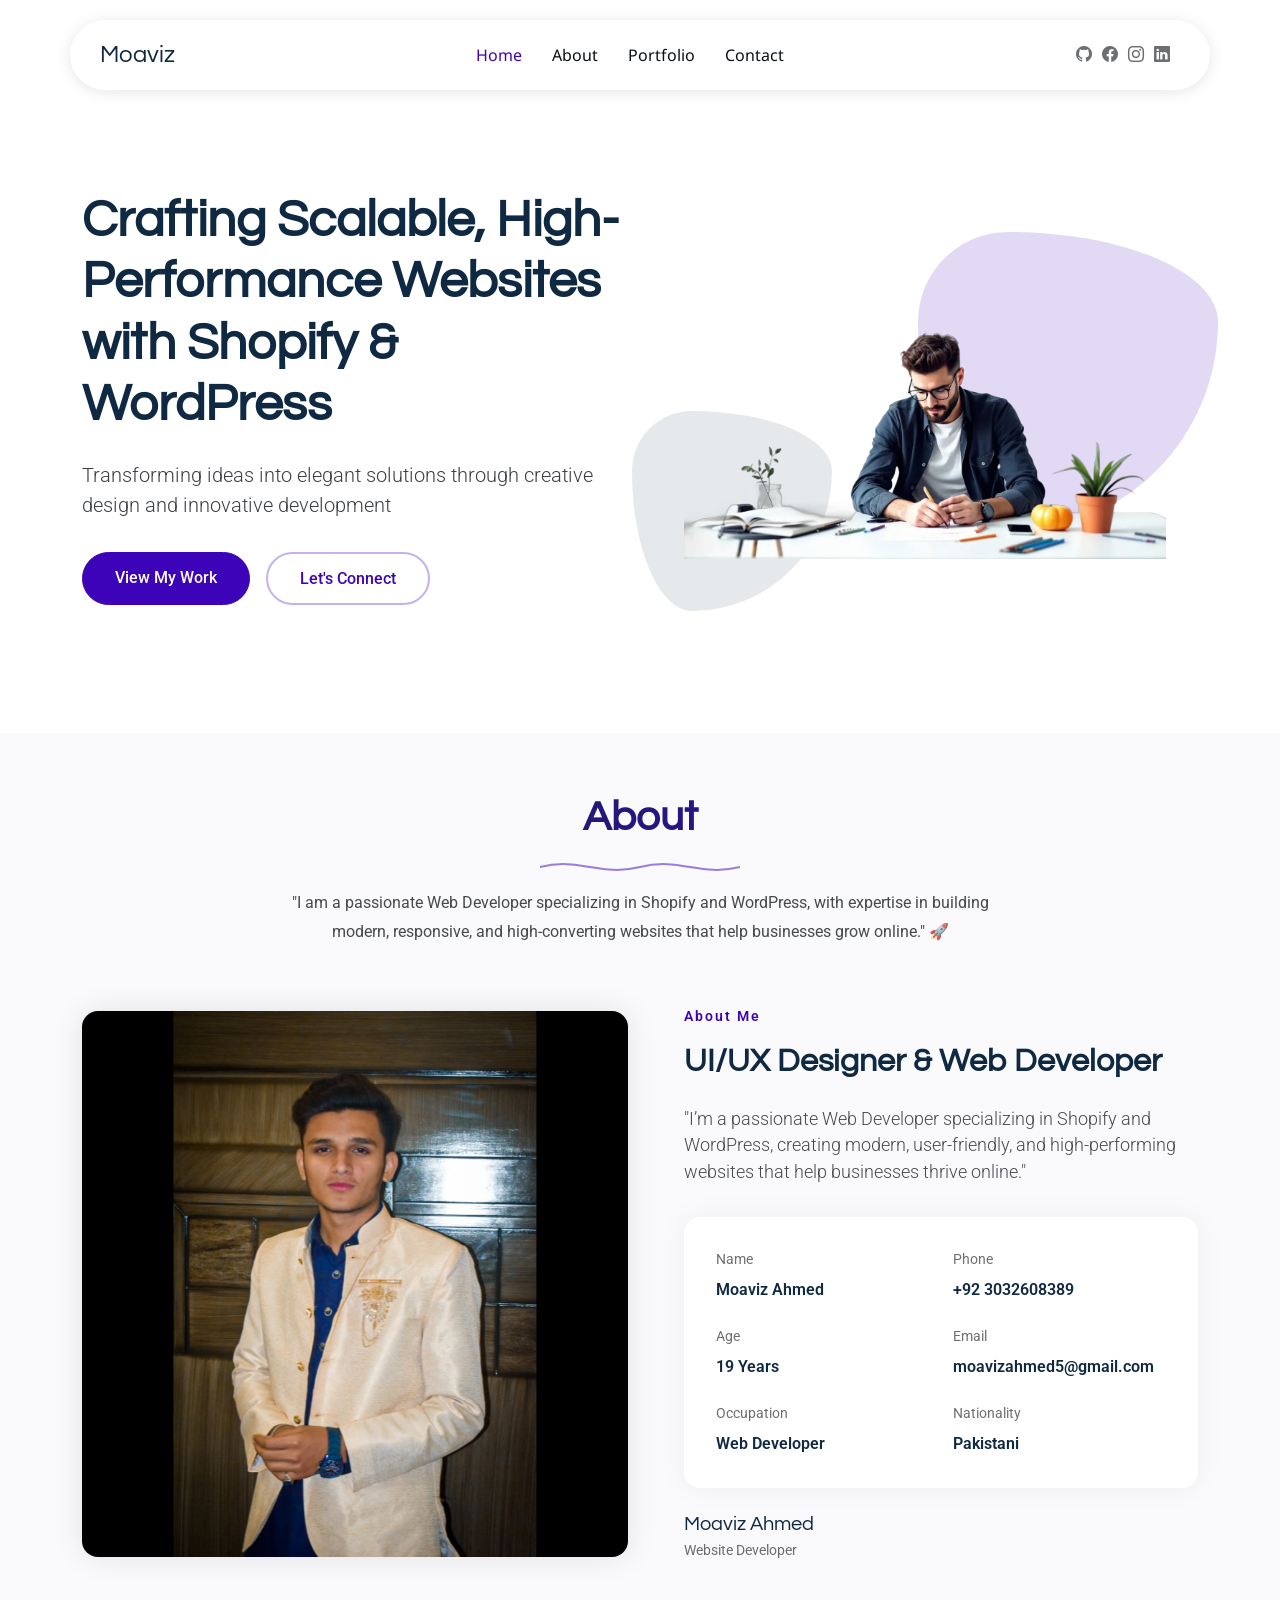
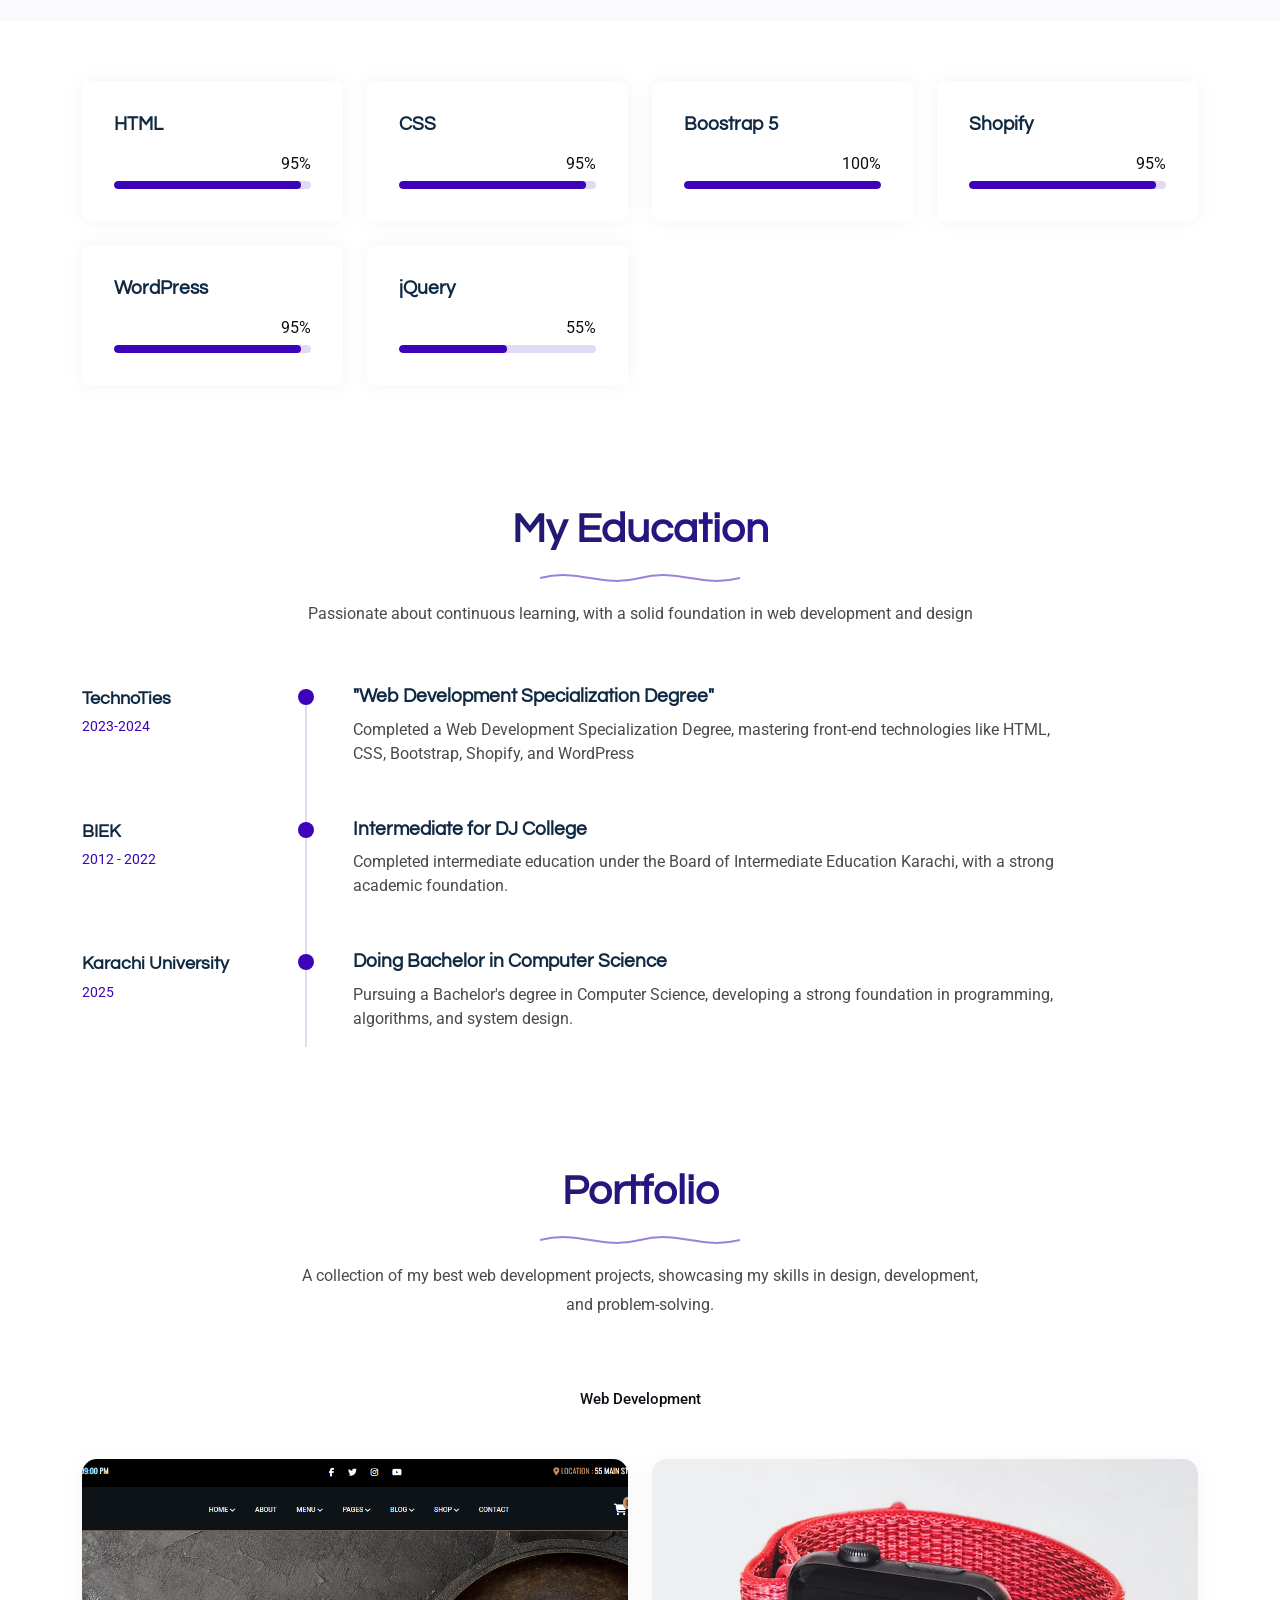
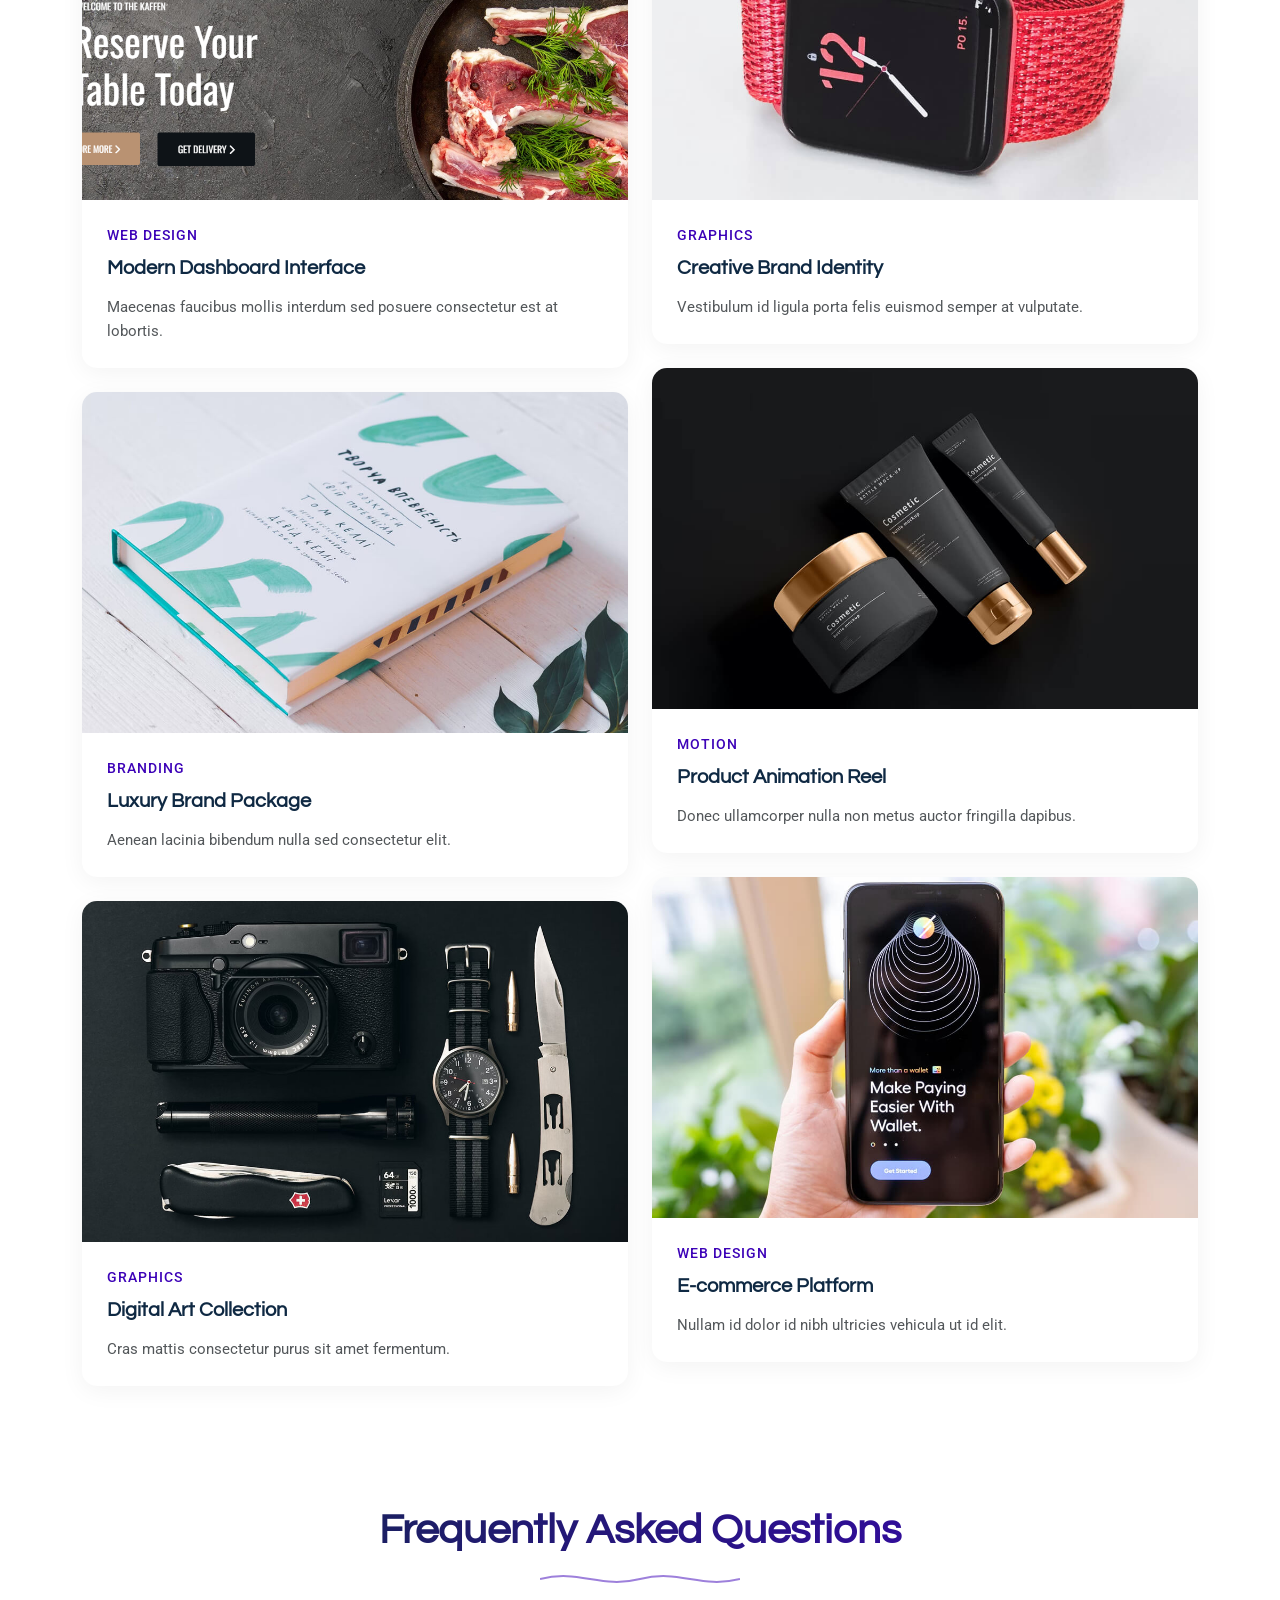
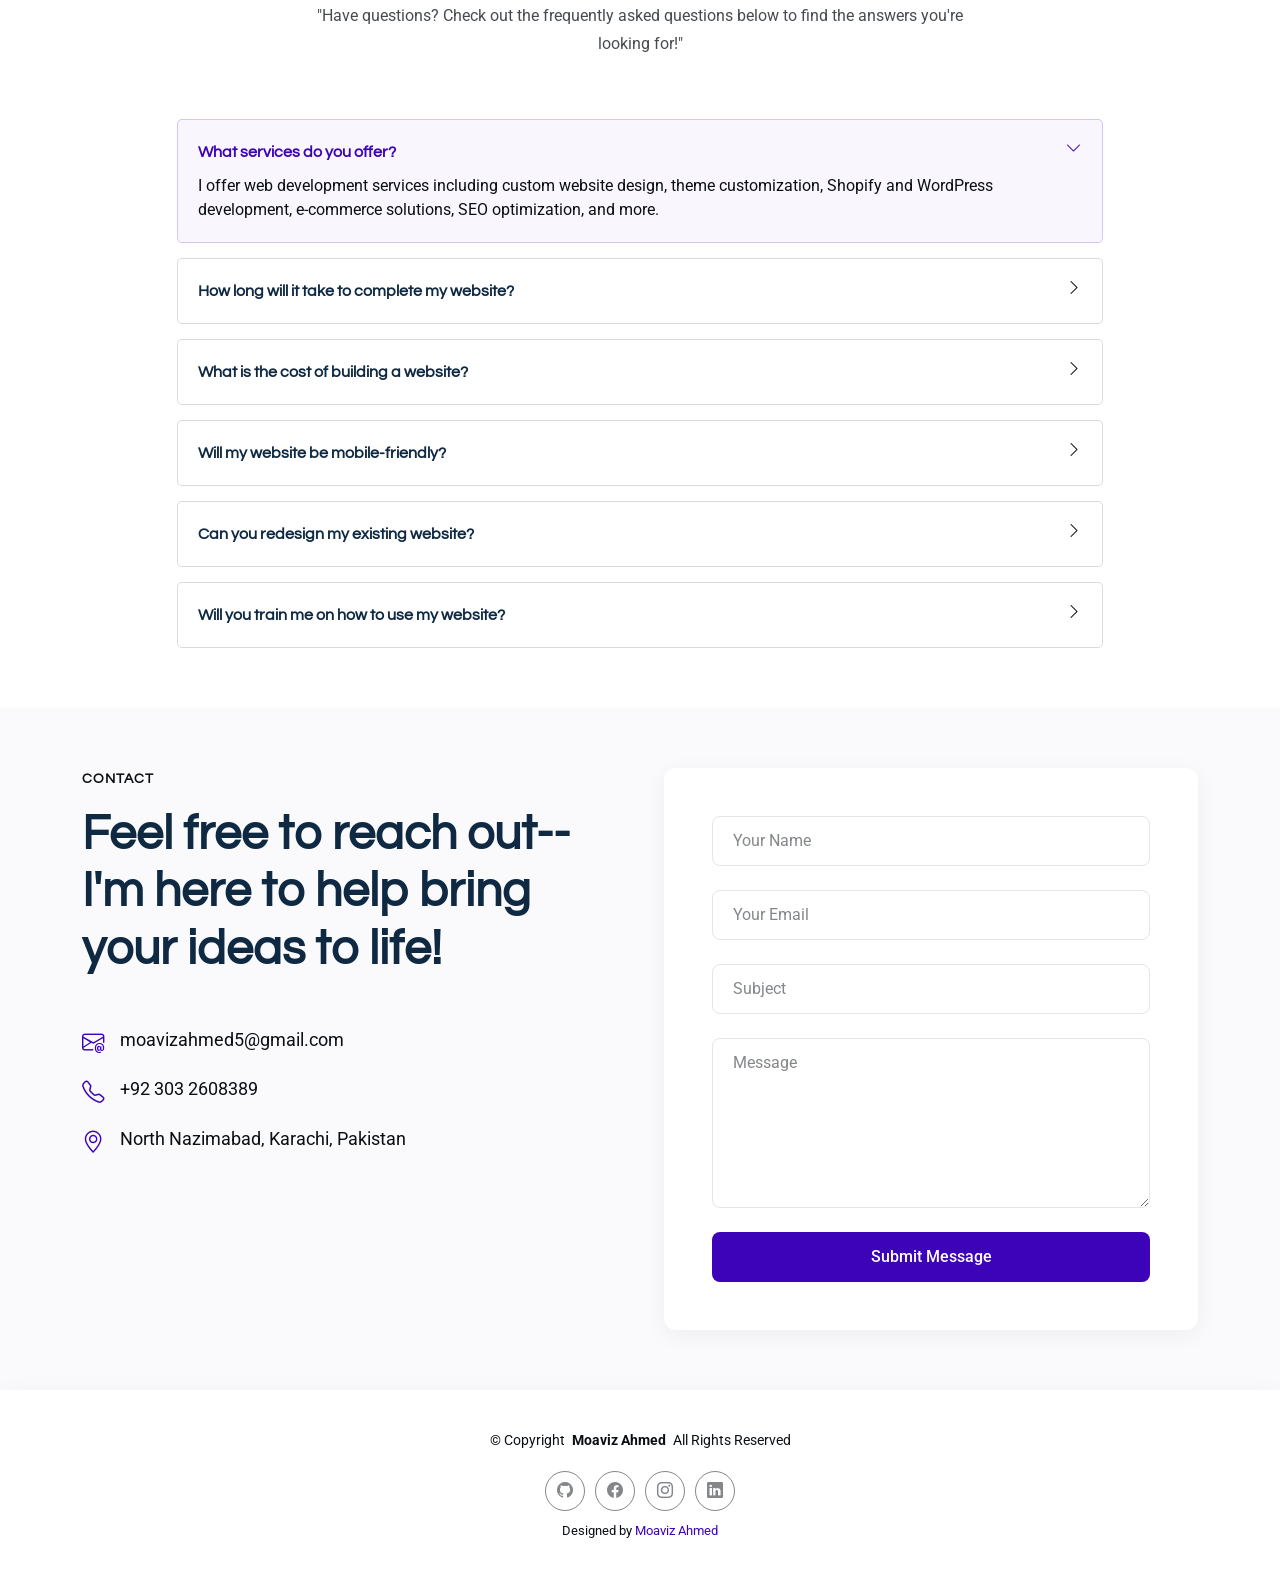
==== index.html @ 58028a57 "Update index.html" ====
<!DOCTYPE html>
<html lang="en">

<head>
  <meta charset="utf-8">
  <meta content="width=device-width, initial-scale=1.0" name="viewport">
  <title>MOAVIZ PORTFOLIO</title>
  <meta name="description" content="">
  <meta name="keywords" content="">

  <!-- Favicons -->
  <link href="assets/img/favicon.png" rel="icon">
  <link href="assets/img/apple-touch-icon.png" rel="apple-touch-icon">

  <!-- Fonts -->
  <link href="https://fonts.googleapis.com" rel="preconnect">
  <link href="https://fonts.gstatic.com" rel="preconnect" crossorigin>
  <link href="https://fonts.googleapis.com/css2?family=Roboto:ital,wght@0,100;0,300;0,400;0,500;0,700;0,900;1,100;1,300;1,400;1,500;1,700;1,900&family=Noto+Sans:ital,wght@0,100;0,200;0,300;0,400;0,500;0,600;0,700;0,800;0,900;1,100;1,200;1,300;1,400;1,500;1,600;1,700;1,800;1,900&family=Questrial:wght@400&display=swap" rel="stylesheet">

  <!-- Vendor CSS Files -->
  <link href="assets/vendor/bootstrap/css/bootstrap.min.css" rel="stylesheet">
  <link href="assets/vendor/bootstrap-icons/bootstrap-icons.css" rel="stylesheet">
  <link href="assets/vendor/aos/aos.css" rel="stylesheet">
  <link href="assets/vendor/glightbox/css/glightbox.min.css" rel="stylesheet">
  <link href="assets/vendor/swiper/swiper-bundle.min.css" rel="stylesheet">

  <!-- Main CSS File -->
  <link href="assets/css/main.css" rel="stylesheet">

  <!-- =======================================================
  * Template Name: EasyFolio
  * Template URL: https://bootstrapmade.com/easyfolio-bootstrap-portfolio-template/
  * Updated: Feb 11 2025 with Bootstrap v5.3.3
  * Author: BootstrapMade.com
  * License: https://bootstrapmade.com/license/
  ======================================================== -->
</head>

<body class="index-page">

  <header id="header" class="header d-flex align-items-center sticky-top">
    <div class="header-container container-fluid container-xl position-relative d-flex align-items-center justify-content-between">

      <a href="index.html" class="logo d-flex align-items-center me-auto me-xl-0">
        <!-- Uncomment the line below if you also wish to use an image logo -->
        <!-- <img src="assets/img/logo.png" alt=""> -->
        <h1 class="sitename">Moaviz</h1>
      </a>

      <nav id="navmenu" class="navmenu">
        <ul>
          <li><a href="#hero" class="active">Home</a></li>
          <li><a href="#about">About</a></li>
          <li><a href="#portfolio">Portfolio</a></li>          
          <li><a href="#contact">Contact</a></li>
        </ul>
        <i class="mobile-nav-toggle d-xl-none bi bi-list"></i>
      </nav>

      <div class="header-social-links">
        <a href="https://github.com/Moavizahmed" class="twitter"><i class="bi bi-github"></i></a>
        <a href="https://www.facebook.com/profile.php?id=100074788314041" class="facebook"><i class="bi bi-facebook"></i></a>
        <a href="https://www.instagram.com/moavizahmed.raza/" class="instagram"><i class="bi bi-instagram"></i></a>
        <a href="https://www.linkedin.com/in/moavizz-ahmed-267a54348/" class="linkedin"><i class="bi bi-linkedin"></i></a>
      </div>

    </div>
  </header>

  <main class="main">

    <!-- Hero Section -->
    <section id="hero" class="hero section">

      <div class="container" data-aos="fade-up" data-aos-delay="100">

        <div class="row align-items-center content">
          <div class="col-lg-6" data-aos="fade-up" data-aos-delay="200">
            <h2>Crafting Scalable, High-Performance Websites with Shopify & WordPress</h2>
            <p class="lead">Transforming ideas into elegant solutions through creative design and innovative development</p>
            <div class="cta-buttons" data-aos="fade-up" data-aos-delay="300">
              <a href="#portfolio" class="btn btn-primary">View My Work</a>
              <a href="#contact" class="btn btn-outline">Let's Connect</a>
            </div>
            <!-- <div class="hero-stats" data-aos="fade-up" data-aos-delay="400">
              <div class="stat-item">
                <span class="stat-number">5+</span>
                <span class="stat-label">Years Experience</span>
              </div>
              <div class="stat-item">
                <span class="stat-number">100+</span>
                <span class="stat-label">Projects Completed</span>
              </div>
              <div class="stat-item">
                <span class="stat-number">50+</span>
                <span class="stat-label">Happy Clients</span>
              </div>
            </div> -->
          </div>
          <div class="col-lg-6">
            <div class="hero-image">
              <img src="assets/img/profile-transparent.webp" alt="Portfolio Hero Image" class="img-fluid" data-aos="zoom-out" data-aos-delay="300">
              <div class="shape-1"></div>
              <div class="shape-2"></div>
            </div>
          </div>
        </div>

      </div>

    </section><!-- /Hero Section -->

    <!-- About Section -->
    <section id="about" class="about section light-background">

      <!-- Section Title -->
      <div class="container section-title" data-aos="fade-up">
        <h2>About</h2>
        <div class="title-shape">
          <svg viewBox="0 0 200 20" xmlns="http://www.w3.org/2000/svg">
            <path d="M 0,10 C 40,0 60,20 100,10 C 140,0 160,20 200,10" fill="none" stroke="currentColor" stroke-width="2"></path>
          </svg>
        </div>
        <p>"I am a passionate Web Developer specializing in Shopify and WordPress, with expertise in building modern, responsive, and high-converting websites that help businesses grow online." 🚀</p>
      </div><!-- End Section Title -->

      <div class="container" data-aos="fade-up" data-aos-delay="100">

        <div class="row align-items-center">
          <div class="col-lg-6 position-relative" data-aos="fade-right" data-aos-delay="200">
            <div class="about-image">
              <img src="assets/img/profile.jpg" alt="Profile Image" class="img-fluid rounded-4">
            </div>
          </div>

          <div class="col-lg-6" data-aos="fade-left" data-aos-delay="300">
            <div class="about-content">
              <span class="subtitle">About Me</span>

              <h2>UI/UX Designer &amp; Web Developer</h2>

              <p class="lead mb-4">"I’m a passionate Web Developer specializing in Shopify and WordPress, creating modern, user-friendly, and high-performing websites that help businesses thrive online."</p>
            

              <div class="personal-info">
                <div class="row g-4">
                  <div class="col-6">
                    <div class="info-item">
                      <span class="label">Name</span>
                      <span class="value">Moaviz Ahmed</span>
                    </div>
                  </div>

                  <div class="col-6">
                    <div class="info-item">
                      <span class="label">Phone</span>
                      <span class="value">+92 3032608389</span>
                    </div>
                  </div>

                  <div class="col-6">
                    <div class="info-item">
                      <span class="label">Age</span>
                      <span class="value">19 Years</span>
                    </div>
                  </div>

                  <div class="col-6">
                    <div class="info-item">
                      <span class="label">Email</span>
                      <span class="value">moavizahmed5@gmail.com</span>
                    </div>
                  </div>

                  <div class="col-6">
                    <div class="info-item">
                      <span class="label">Occupation</span>
                      <span class="value">Web Developer</span>
                    </div>
                  </div>

                  <div class="col-6">
                    <div class="info-item">
                      <span class="label">Nationality</span>
                      <span class="value">Pakistani</span>
                    </div>
                  </div>
                </div>
              </div>

              <div class="signature mt-4">                
                <div class="signature-info">
                  <h4>Moaviz Ahmed</h4>
                  <p>Website Developer</p>
                </div>
              </div>
            </div>
          </div>
        </div>

      </div>

    </section><!-- /About Section -->

    <!-- Skills Section -->
    <section id="skills" class="skills section">

      <div class="container" data-aos="fade-up" data-aos-delay="100">

        <div class="row g-4 skills-animation">

          <div class="col-md-6 col-lg-3" data-aos="fade-up" data-aos-delay="100">
            <div class="skill-box">
              <h3>HTML</h3>
              
              <span class="text-end d-block">95%</span>
              <div class="progress">
                <div class="progress-bar" role="progressbar" aria-valuenow="95" aria-valuemin="0" aria-valuemax="100"></div>
              </div>
            </div>
          </div>

          <div class="col-md-6 col-lg-3" data-aos="fade-up" data-aos-delay="200">
            <div class="skill-box">
              <h3>CSS</h3>
              
              <span class="text-end d-block">95%</span>
              <div class="progress">
                <div class="progress-bar" role="progressbar" aria-valuenow="95" aria-valuemin="0" aria-valuemax="100"></div>
              </div>
            </div>
          </div>

          <div class="col-md-6 col-lg-3" data-aos="fade-up" data-aos-delay="300">
            <div class="skill-box">
              <h3>Boostrap 5</h3>
              
              <span class="text-end d-block">100%</span>
              <div class="progress">
                <div class="progress-bar" role="progressbar" aria-valuenow="100" aria-valuemin="0" aria-valuemax="100"></div>
              </div>
            </div>
          </div>

          <div class="col-md-6 col-lg-3" data-aos="fade-up" data-aos-delay="200">
            <div class="skill-box">
              <h3>Shopify</h3>
              
              <span class="text-end d-block">95%</span>
              <div class="progress">
                <div class="progress-bar" role="progressbar" aria-valuenow="95" aria-valuemin="0" aria-valuemax="100"></div>
              </div>
            </div>
          </div>

          <div class="col-md-6 col-lg-3" data-aos="fade-up" data-aos-delay="200">
            <div class="skill-box">
              <h3>WordPress</h3>             
              <span class="text-end d-block">95%</span>
              <div class="progress">
                <div class="progress-bar" role="progressbar" aria-valuenow="95" aria-valuemin="0" aria-valuemax="100"></div>
              </div>
            </div>
          </div>

          <div class="col-md-6 col-lg-3" data-aos="fade-up" data-aos-delay="400">
            <div class="skill-box">
              <h3>jQuery</h3>
              
              <span class="text-end d-block">55%</span>
              <div class="progress">
                <div class="progress-bar" role="progressbar" aria-valuenow="55" aria-valuemin="0" aria-valuemax="100">
                </div>
              </div>
            </div>
          </div>

        </div>

      </div>

    </section><!-- /Skills Section -->

    <!-- Resume Section -->
    <section id="resume" class="resume section">

      <!-- Section Title -->
      <div class="container section-title" data-aos="fade-up">
        <h2>My Education</h2>
        <div class="title-shape">
          <svg viewBox="0 0 200 20" xmlns="http://www.w3.org/2000/svg">
            <path d="M 0,10 C 40,0 60,20 100,10 C 140,0 160,20 200,10" fill="none" stroke="currentColor" stroke-width="2"></path>
          </svg>
        </div>
        <p>Passionate about continuous learning, with a solid foundation in web development and design</p>
      </div><!-- End Section Title -->

      <div class="container" data-aos="fade-up" data-aos-delay="100">

        <div class="row">
          <div class="col-12">
            <div class="resume-wrapper">
              <!-- <div class="resume-block" data-aos="fade-up">
                <h2>Work Experience</h2>
                <p class="lead">Maecenas tempus tellus eget condimentum rhoncus sem quam semper libero sit amet adipiscing sem neque sed ipsum.</p>

                <div class="timeline">
                  <div class="timeline-item" data-aos="fade-up" data-aos-delay="200">
                    <div class="timeline-left">
                      <h4 class="company">Etiam Industries</h4>
                      <span class="period">Jun, 2023 - Current</span>
                    </div>
                    <div class="timeline-dot"></div>
                    <div class="timeline-right">
                      <h3 class="position">Project Lead</h3>
                      <p class="description">Quia nobis sequi est occaecati aut. Repudiandae et iusto quae reiciendis et quis Eius vel ratione eius unde vitae rerum voluptates asperiores voluptatem Earum molestiae consequatur neque etlon sader mart dila</p>
                    </div>
                  </div>

                  <div class="timeline-item" data-aos="fade-up" data-aos-delay="300">
                    <div class="timeline-left">
                      <h4 class="company">Nullam Corp</h4>
                      <span class="period">2019 - 2023</span>
                    </div>
                    <div class="timeline-dot"></div>
                    <div class="timeline-right">
                      <h3 class="position">Senior graphic design specialist</h3>
                      <p class="description">
                        Curabitur ullamcorper ultricies nisi nam eget dui etiam rhoncus maecenas tempus.
                      </p>
                      <ul>
                        <li>Lead in the design, development, and implementation of the graphic, layout, and production communication materials</li>
                        <li>Delegate tasks to the 7 members of the design team and provide counsel on all aspects of the project. </li>
                        <li>Supervise the assessment of all graphic materials in order to ensure quality and accuracy of the design</li>
                        <li>Oversee the efficient use of production project budgets ranging from $2,000 - $25,000</li>
                      </ul>
                      <p></p>
                    </div>
                  </div>

                  <div class="timeline-item" data-aos="fade-up" data-aos-delay="400">
                    <div class="timeline-left">
                      <h4 class="company">Stepping Stone Ltd.</h4>
                      <span class="period">2015-2019</span>
                    </div>
                    <div class="timeline-dot"></div>
                    <div class="timeline-right">
                      <h3 class="position">Graphic design specialist</h3>
                      <p class="description">Curabitur ullamcorper ultricies nisi nam eget dui etiam rhoncus maecenas tempus.</p>
                    </div>
                  </div>
                </div>
              </div> -->

              <div class="resume-block" data-aos="fade-up" data-aos-delay="100">                

                <div class="timeline">
                  <div class="timeline-item" data-aos="fade-up" data-aos-delay="200">
                    <div class="timeline-left">
                      <h4 class="company">TechnoTies</h4>
                      <span class="period">2023-2024</span>
                    </div>
                    <div class="timeline-dot"></div>
                    <div class="timeline-right">
                      <h3 class="position">"Web Development Specialization Degree"</h3>
                      <p class="description">Completed a Web Development Specialization Degree, mastering front-end technologies like HTML, CSS, Bootstrap, Shopify, and WordPress</p>
                    </div>
                  </div>

                  <div class="timeline-item" data-aos="fade-up" data-aos-delay="300">
                    <div class="timeline-left">
                      <h4 class="company">BIEK</h4>
                      <span class="period">2012 - 2022</span>
                    </div>
                    <div class="timeline-dot"></div>
                    <div class="timeline-right">
                      <h3 class="position">Intermediate for DJ College</h3>
                      <p class="description">Completed intermediate education under the Board of Intermediate Education Karachi, with a strong academic foundation.</p>
                    </div>
                  </div>

                  <div class="timeline-item" data-aos="fade-up" data-aos-delay="400">
                    <div class="timeline-left">
                      <h4 class="company">Karachi University</h4>
                      <span class="period">2025</span>
                    </div>
                    <div class="timeline-dot"></div>
                    <div class="timeline-right">
                      <h3 class="position">Doing Bachelor in Computer Science </h3>
                      <p class="description">Pursuing a Bachelor's degree in Computer Science, developing a strong foundation in programming, algorithms, and system design.</p>
                    </div>
                  </div>
                </div>
              </div>
            </div>
          </div>
        </div>

      </div>

    </section><!-- /Resume Section -->

    <!-- Portfolio Section -->
    <section id="portfolio" class="portfolio section">

      <!-- Section Title -->
      <div class="container section-title" data-aos="fade-up">
        <h2>Portfolio</h2>
        <div class="title-shape">
          <svg viewBox="0 0 200 20" xmlns="http://www.w3.org/2000/svg">
            <path d="M 0,10 C 40,0 60,20 100,10 C 140,0 160,20 200,10" fill="none" stroke="currentColor" stroke-width="2"></path>
          </svg>
        </div>
        <p>A collection of my best web development projects, showcasing my skills in design, development, and problem-solving.</p>
      </div><!-- End Section Title -->

      <div class="container" data-aos="fade-up" data-aos-delay="100">

        <div class="isotope-layout" data-default-filter="*" data-layout="masonry" data-sort="original-order">

          <div class="portfolio-filters-container" data-aos="fade-up" data-aos-delay="200">
            <ul class="portfolio-filters isotope-filters">
              
              <li data-filter=".filter-web">Web Development</li>              
            </ul>
          </div>

          <div class="row g-4 isotope-container" data-aos="fade-up" data-aos-delay="300">

            <div class="col-lg-6 col-md-6 portfolio-item isotope-item filter-web">
              <div class="portfolio-card">
                <div class="portfolio-image">
                  <img src="assets/img/portfolio/kaffen.png" class="img-fluid" alt="" loading="lazy">
                  <div class="portfolio-overlay">
                    <div class="portfolio-actions">
                      <a href="assets/img/portfolio/kaffen.png" class="glightbox preview-link" data-gallery="portfolio-gallery-web"><i class="bi bi-eye"></i></a>
                      <a href="https://moavizahmed.github.io/moavizresturant/" class="details-link"><i class="bi bi-arrow-right"></i></a>
                    </div>
                  </div>
                </div>
                <div class="portfolio-content">
                  <span class="category">Web Design</span>
                  <h3>Modern Dashboard Interface</h3>
                  <p>Maecenas faucibus mollis interdum sed posuere consectetur est at lobortis.</p>
                </div>
              </div>
            </div><!-- End Portfolio Item -->

            <div class="col-lg-6 col-md-6 portfolio-item isotope-item filter-graphics">
              <div class="portfolio-card">
                <div class="portfolio-image">
                  <img src="assets/img/portfolio/product-1.jpg" class="img-fluid" alt="" loading="lazy">
                  <div class="portfolio-overlay">
                    <div class="portfolio-actions">
                      <a href="assets/img/portfolio/product-1.jpg" class="glightbox preview-link" data-gallery="portfolio-gallery-graphics"><i class="bi bi-eye"></i></a>
                      <a href="portfolio-details.html" class="details-link"><i class="bi bi-arrow-right"></i></a>
                    </div>
                  </div>
                </div>
                <div class="portfolio-content">
                  <span class="category">Graphics</span>
                  <h3>Creative Brand Identity</h3>
                  <p>Vestibulum id ligula porta felis euismod semper at vulputate.</p>
                </div>
              </div>
            </div><!-- End Portfolio Item -->

            <div class="col-lg-6 col-md-6 portfolio-item isotope-item filter-motion">
              <div class="portfolio-card">
                <div class="portfolio-image">
                  <img src="assets/img/portfolio/branding-1.jpg" class="img-fluid" alt="" loading="lazy">
                  <div class="portfolio-overlay">
                    <div class="portfolio-actions">
                      <a href="assets/img/portfolio/branding-1.jpg" class="glightbox preview-link" data-gallery="portfolio-gallery-motion"><i class="bi bi-eye"></i></a>
                      <a href="portfolio-details.html" class="details-link"><i class="bi bi-arrow-right"></i></a>
                    </div>
                  </div>
                </div>
                <div class="portfolio-content">
                  <span class="category">Motion</span>
                  <h3>Product Animation Reel</h3>
                  <p>Donec ullamcorper nulla non metus auctor fringilla dapibus.</p>
                </div>
              </div>
            </div><!-- End Portfolio Item -->

            <div class="col-lg-6 col-md-6 portfolio-item isotope-item filter-brand">
              <div class="portfolio-card">
                <div class="portfolio-image">
                  <img src="assets/img/portfolio/books-1.jpg" class="img-fluid" alt="" loading="lazy">
                  <div class="portfolio-overlay">
                    <div class="portfolio-actions">
                      <a href="assets/img/portfolio/books-1.jpg" class="glightbox preview-link" data-gallery="portfolio-gallery-brand"><i class="bi bi-eye"></i></a>
                      <a href="portfolio-details.html" class="details-link"><i class="bi bi-arrow-right"></i></a>
                    </div>
                  </div>
                </div>
                <div class="portfolio-content">
                  <span class="category">Branding</span>
                  <h3>Luxury Brand Package</h3>
                  <p>Aenean lacinia bibendum nulla sed consectetur elit.</p>
                </div>
              </div>
            </div><!-- End Portfolio Item -->

            <div class="col-lg-6 col-md-6 portfolio-item isotope-item filter-web">
              <div class="portfolio-card">
                <div class="portfolio-image">
                  <img src="assets/img/portfolio/app-2.jpg" class="img-fluid" alt="" loading="lazy">
                  <div class="portfolio-overlay">
                    <div class="portfolio-actions">
                      <a href="assets/img/portfolio/app-2.jpg" class="glightbox preview-link" data-gallery="portfolio-gallery-web"><i class="bi bi-eye"></i></a>
                      <a href="portfolio-details.html" class="details-link"><i class="bi bi-arrow-right"></i></a>
                    </div>
                  </div>
                </div>
                <div class="portfolio-content">
                  <span class="category">Web Design</span>
                  <h3>E-commerce Platform</h3>
                  <p>Nullam id dolor id nibh ultricies vehicula ut id elit.</p>
                </div>
              </div>
            </div><!-- End Portfolio Item -->

            <div class="col-lg-6 col-md-6 portfolio-item isotope-item filter-graphics">
              <div class="portfolio-card">
                <div class="portfolio-image">
                  <img src="assets/img/portfolio/product-2.jpg" class="img-fluid" alt="" loading="lazy">
                  <div class="portfolio-overlay">
                    <div class="portfolio-actions">
                      <a href="assets/img/portfolio/product-2.jpg" class="glightbox preview-link" data-gallery="portfolio-gallery-graphics"><i class="bi bi-eye"></i></a>
                      <a href="portfolio-details.html" class="details-link"><i class="bi bi-arrow-right"></i></a>
                    </div>
                  </div>
                </div>
                <div class="portfolio-content">
                  <span class="category">Graphics</span>
                  <h3>Digital Art Collection</h3>
                  <p>Cras mattis consectetur purus sit amet fermentum.</p>
                </div>
              </div>
            </div><!-- End Portfolio Item -->

          </div><!-- End Portfolio Container -->

        </div>

      </div>

    </section><!-- /Portfolio Section -->

    <!-- Testimonials Section -->
    <!-- <section id="testimonials" class="testimonials section light-background">

      <-- Section Title -->
     <!--  <div class="container section-title" data-aos="fade-up">
        <h2>Testimonials</h2>
        <div class="title-shape">
          <svg viewBox="0 0 200 20" xmlns="http://www.w3.org/2000/svg">
            <path d="M 0,10 C 40,0 60,20 100,10 C 140,0 160,20 200,10" fill="none" stroke="currentColor" stroke-width="2"></path>
          </svg>
        </div>
        <p>Quis autem vel eum iure reprehenderit qui in ea voluptate velit esse quam nihil molestiae consequatur vel illum qui dolorem</p>
      </div> --><!-- End Section Title -->

      <!-- <div class="container" data-aos="fade-up" data-aos-delay="100">

        <div class="testimonials-slider swiper init-swiper">
          <script type="application/json" class="swiper-config">
            {
              "slidesPerView": 1,
              "loop": true,
              "speed": 600,
              "autoplay": {
                "delay": 5000
              },
              "navigation": {
                "nextEl": ".swiper-button-next",
                "prevEl": ".swiper-button-prev"
              }
            }
          </script>

          <div class="swiper-wrapper">

            <div class="swiper-slide">
              <div class="testimonial-item">
                <div class="row">
                  <div class="col-lg-8">
                    <h2>Sed ut perspiciatis unde omnis</h2>
                    <p>
                      Proin iaculis purus consequat sem cure digni ssim donec porttitora entum suscipit rhoncus. Accusantium quam, ultricies eget id, aliquam eget nibh et. Maecen aliquam, risus at semper.
                    </p>
                    <p>
                      Beatae magnam dolore quia ipsum. Voluptatem totam et qui dolore dignissimos. Amet quia sapiente laudantium nihil illo et assumenda sit cupiditate. Nam perspiciatis perferendis minus consequatur. Enim ut eos quo.
                    </p>
                    <div class="profile d-flex align-items-center">
                      <img src="assets/img/testimonials/testimonials-7.webp" class="profile-img" alt="">
                      <div class="profile-info">
                        <h3>Saul Goodman</h3>
                        <span>Client</span>
                      </div>
                    </div>
                  </div>
                  <div class="col-lg-4 d-none d-lg-block">
                    <div class="featured-img-wrapper">
                      <img src="assets/img/testimonials/testimonials-7.webp" class="featured-img" alt="">
                    </div>
                  </div>
                </div>
              </div>
            </div> --><!-- End Testimonial Item -->

           <!--  <div class="swiper-slide">
              <div class="testimonial-item">
                <div class="row">
                  <div class="col-lg-8">
                    <h2>Nemo enim ipsam voluptatem</h2>
                    <p>
                      Export tempor illum tamen malis malis eram quae irure esse labore quem cillum quid cillum eram malis quorum velit fore eram velit sunt aliqua noster fugiat irure amet legam anim culpa.
                    </p>
                    <p>
                      Dolorem excepturi esse qui amet maxime quibusdam aut repellendus voluptatum. Corrupti enim a repellat cumque est laborum fuga consequuntur. Dolorem nostrum deleniti quas voluptatem iure dolorum rerum. Repudiandae doloribus ut repellat harum vero aut. Modi aut velit aperiam aspernatur odit ut vitae.
                    </p>
                    <div class="profile d-flex align-items-center">
                      <img src="assets/img/testimonials/testimonials-8.webp" class="profile-img" alt="">
                      <div class="profile-info">
                        <h3>Sara Wilsson</h3>
                        <span>Designer</span>
                      </div>
                    </div>
                  </div>
                  <div class="col-lg-4 d-none d-lg-block">
                    <div class="featured-img-wrapper">
                      <img src="assets/img/testimonials/testimonials-8.webp" class="featured-img" alt="">
                    </div>
                  </div>
                </div>
              </div>
            </div> --><!-- End Testimonial Item -->
<!-- 
            <div class="swiper-slide">
              <div class="testimonial-item">
                <div class="row">
                  <div class="col-lg-8">
                    <h2>
                      Labore nostrum eos impedit
                    </h2>
                    <p>
                      Fugiat enim eram quae cillum dolore dolor amet nulla culpa multos export minim fugiat minim velit minim dolor enim duis veniam ipsum anim magna sunt elit fore quem dolore labore illum veniam.
                    </p>
                    <p>
                      Itaque ut explicabo vero occaecati est quam rerum sed. Numquam tempora aut aut quaerat quia illum. Nobis quia autem odit ipsam numquam. Doloribus sit sint corporis eius totam fuga. Hic nostrum suscipit corrupti nam expedita adipisci aut optio.
                    </p>
                    <div class="profile d-flex align-items-center">
                      <img src="assets/img/testimonials/testimonials-9.webp" class="profile-img" alt="">
                      <div class="profile-info">
                        <h3>Matt Brandon</h3>
                        <span>Freelancer</span>
                      </div>
                    </div>
                  </div>
                  <div class="col-lg-4 d-none d-lg-block">
                    <div class="featured-img-wrapper">
                      <img src="assets/img/testimonials/testimonials-9.webp" class="featured-img" alt="">
                    </div>
                  </div>
                </div>
              </div>
            </div> --><!-- End Testimonial Item -->
<!-- 
            <div class="swiper-slide">
              <div class="testimonial-item">
                <div class="row">
                  <div class="col-lg-8">
                    <h2>Impedit dolor facilis nulla</h2>
                    <p>
                      Enim nisi quem export duis labore cillum quae magna enim sint quorum nulla quem veniam duis minim tempor labore quem eram duis noster aute amet eram fore quis sint minim.
                    </p>
                    <p>
                      Omnis aspernatur accusantium qui delectus praesentium repellendus. Facilis sint odio aspernatur voluptas commodi qui qui qui pariatur. Corrupti deleniti itaque quaerat ipsum deleniti culpa tempora tempore. Et consequatur exercitationem hic aspernatur nobis est voluptatibus architecto laborum.
                    </p>
                    <div class="profile d-flex align-items-center">
                      <img src="assets/img/testimonials/testimonials-10.webp" class="profile-img" alt="">
                      <div class="profile-info">
                        <h3>Jena Karlis</h3>
                        <span>Store Owner</span>
                      </div>
                    </div>
                  </div>
                  <div class="col-lg-4 d-none d-lg-block">
                    <div class="featured-img-wrapper">
                      <img src="assets/img/testimonials/testimonials-10.webp" class="featured-img" alt="">
                    </div>
                  </div>
                </div>
              </div>
            </div> --><!-- End Testimonial Item -->

        <!--   </div>

          <div class="swiper-navigation w-100 d-flex align-items-center justify-content-center">
            <div class="swiper-button-prev"></div>
            <div class="swiper-button-next"></div>
          </div>

        </div>

      </div>

    </section> --><!-- /Testimonials Section -->

       <!-- <-- Services Section -->
    <!-- <section id="services" class="services section">

      <-- Section Title -->
      <!-- <div class="container section-title" data-aos="fade-up">
        <h2>Services</h2>
        <div class="title-shape">
          <svg viewBox="0 0 200 20" xmlns="http://www.w3.org/2000/svg">
            <path d="M 0,10 C 40,0 60,20 100,10 C 140,0 160,20 200,10" fill="none" stroke="currentColor" stroke-width="2"></path>
          </svg>
        </div>
        <p>Quis autem vel eum iure reprehenderit qui in ea voluptate velit esse quam nihil molestiae consequatur vel illum qui dolorem</p>
      </div> --><!-- End Section Title -->

      <!-- <div class="container" data-aos="fade-up" data-aos-delay="100">

        <div class="row align-items-center">
          <div class="col-lg-4 mb-5 mb-lg-0">
            <h2 class="fw-bold mb-4 servies-title">Consectetur adipiscing elit sed do eiusmod tempor</h2>
            <p class="mb-4">Nulla metus metus ullamcorper vel tincidunt sed euismod nibh volutpat velit class aptent taciti sociosqu ad litora.</p>
            <a href="#" class="btn btn-outline-primary">See all services</a>
          </div>
          <div class="col-lg-8">
            <div class="row g-4">

              <div class="col-md-6" data-aos="fade-up" data-aos-delay="200">
                <div class="service-item">
                  <i class="bi bi-activity icon"></i>
                  <h3><a href="service-details.html">Eget nulla facilisi etiam</a></h3>
                  <p>Vestibulum morbi blandit cursus risus at ultrices mi tempus imperdiet nulla.</p>
                </div>
              </div> --><!-- End Service Item -->

              <!-- <div class="col-md-6" data-aos="fade-up" data-aos-delay="300">
                <div class="service-item">
                  <i class="bi bi-easel icon"></i>
                  <h3><a href="service-details.html">Duis aute irure dolor</a></h3>
                  <p>Auctor neque vitae tempus quam pellentesque nec nam aliquam sem et tortor.</p>
                </div>
              </div> --><!-- End Service Item -->

              <!-- <div class="col-md-6" data-aos="fade-up" data-aos-delay="400">
                <div class="service-item">
                  <i class="bi bi-broadcast icon"></i>
                  <h3><a href="service-details.html">Excepteur sint occaecat</a></h3>
                  <p>At vero eos et accusamus et iusto odio dignissimos ducimus qui blanditiis praesentium.</p>
                </div>
              </div> --><!-- End Service Item -->

              <!-- <div class="col-md-6" data-aos="fade-up" data-aos-delay="500">
                <div class="service-item">
                  <i class="bi bi-bounding-box-circles icon"></i>
                  <h3><a href="service-details.html">Tempor incididunt ut labore</a></h3>
                  <p>Ullamco laboris nisi ut aliquip ex ea commodo consequat duis aute irure dolor.</p>
                </div>
              </div> --><!-- End Service Item -->
<!-- 
            </div>
          </div>
        </div>

      </div>

    </section> --><!-- /Services Section -->

    <!-- Faq Section -->
    <section id="faq" class="faq section">

      <!-- Section Title -->
      <div class="container section-title" data-aos="fade-up">
        <h2>Frequently Asked Questions</h2>
        <div class="title-shape">
          <svg viewBox="0 0 200 20" xmlns="http://www.w3.org/2000/svg">
            <path d="M 0,10 C 40,0 60,20 100,10 C 140,0 160,20 200,10" fill="none" stroke="currentColor" stroke-width="2"></path>
          </svg>
        </div>
        <p>"Have questions? Check out the frequently asked questions below to find the answers you're looking for!"</p>
      </div><!-- End Section Title -->

      <div class="container">

        <div class="row justify-content-center">

          <div class="col-lg-10" data-aos="fade-up" data-aos-delay="100">

            <div class="faq-container">

              <div class="faq-item faq-active">
                <h3>What services do you offer?</h3>
                <div class="faq-content">
                  <p>I offer web development services including custom website design, theme customization, Shopify and WordPress development, e-commerce solutions, SEO optimization, and more.</p>
                </div>
                <i class="faq-toggle bi bi-chevron-right"></i>
              </div><!-- End Faq item-->

              <div class="faq-item">
                <h3>How long will it take to complete my website?</h3>
                <div class="faq-content">
                  <p>The timeline depends on the complexity of your project. On average, a simple website takes 1-2 weeks, while a more complex one may take 3-4 weeks or more. I’ll provide an estimated timeline after discussing your requirements.</p>
                </div>
                <i class="faq-toggle bi bi-chevron-right"></i>
              </div><!-- End Faq item-->

              <div class="faq-item">
                <h3>What is the cost of building a website?</h3>
                <div class="faq-content">
                  <p>The cost varies depending on the scope of the project. I offer affordable packages based on your needs. Contact me to get a personalized quote.</p>
                </div>
                <i class="faq-toggle bi bi-chevron-right"></i>
              </div><!-- End Faq item-->

              <div class="faq-item">
                <h3>Will my website be mobile-friendly?</h3>
                <div class="faq-content">
                  <p>Absolutely! All websites I build are fully responsive, meaning they will work seamlessly on all devices, including desktops, tablets, and smartphones.</p>
                </div>
                <i class="faq-toggle bi bi-chevron-right"></i>
              </div><!-- End Faq item-->

              <div class="faq-item">
                <h3>Can you redesign my existing website?</h3>
                <div class="faq-content">
                  <p>Yes! I specialize in redesigning websites to improve user experience, performance, and modernize the look. Let’s discuss how we can make your site stand out!</p>
                </div>
                <i class="faq-toggle bi bi-chevron-right"></i>
              </div><!-- End Faq item-->

              <div class="faq-item">
                <h3>Will you train me on how to use my website?</h3>
                <div class="faq-content">
                  <p>Definitely! I offer training sessions on how to manage and update your website, whether it’s WordPress or Shopify.</p>
                </div>
                <i class="faq-toggle bi bi-chevron-right"></i>
              </div><!-- End Faq item-->

            </div>

          </div><!-- End Faq Column-->

        </div>

      </div>

    </section><!-- /Faq Section -->

    <!-- Contact Section -->
    <section id="contact" class="contact section light-background">

      <div class="container" data-aos="fade-up" data-aos-delay="100">

        <div class="row g-5">
          <div class="col-lg-6">
            <div class="content" data-aos="fade-up" data-aos-delay="200">
              <div class="section-category mb-3">Contact</div>
              <h2 class="display-5 mb-4">Feel free to reach out--I'm here to help bring your ideas to life!</h2>

              <div class="contact-info mt-5">
                <div class="info-item d-flex mb-3">
                  <i class="bi bi-envelope-at me-3"></i>
                  <span>moavizahmed5@gmail.com</span>
                </div>

                <div class="info-item d-flex mb-3">
                  <i class="bi bi-telephone me-3"></i>
                  <span>+92 303 2608389</span>
                </div>

                <div class="info-item d-flex mb-4">
                  <i class="bi bi-geo-alt me-3"></i>
                  <span>North Nazimabad, Karachi, Pakistan</span>
                </div>
               
              </div>
            </div>
          </div>

          <div class="col-lg-6">
            <div class="contact-form card" data-aos="fade-up" data-aos-delay="300">
              <div class="card-body p-4 p-lg-5">

                <form action="forms/contact.php" method="post" class="php-email-form">
                  <div class="row gy-4">

                    <div class="col-12">
                      <input type="text" name="name" class="form-control" placeholder="Your Name" required="">
                    </div>

                    <div class="col-12 ">
                      <input type="email" class="form-control" name="email" placeholder="Your Email" required="">
                    </div>

                    <div class="col-12">
                      <input type="text" class="form-control" name="subject" placeholder="Subject" required="">
                    </div>

                    <div class="col-12">
                      <textarea class="form-control" name="message" rows="6" placeholder="Message" required=""></textarea>
                    </div>

                    <div class="col-12 text-center">
                      <div class="loading">Loading</div>
                      <div class="error-message"></div>
                      <div class="sent-message">Your message has been sent. Thank you!</div>

                      <button type="submit" class="btn btn-submit w-100">Submit Message</button>
                    </div>

                  </div>
                </form>

              </div>
            </div>
          </div>

        </div>

      </div>

    </section><!-- /Contact Section -->

  </main>

  <footer id="footer" class="footer">

    <div class="container">
      <div class="copyright text-center ">
        <p>© <span>Copyright</span> <strong class="px-1 sitename">Moaviz Ahmed</strong> <span>All Rights Reserved</span></p>
      </div>
      <div class="social-links d-flex justify-content-center">
        <a href="https://github.com/Moavizahmed" class="twitter"><i class="bi bi-github"></i></a>
        <a href="https://www.facebook.com/profile.php?id=100074788314041" class="facebook"><i class="bi bi-facebook"></i></a>
        <a href="https://www.instagram.com/moavizahmed.raza/" class="instagram"><i class="bi bi-instagram"></i></a>
        <a href="https://www.linkedin.com/in/moavizz-ahmed-267a54348/" class="linkedin"><i class="bi bi-linkedin"></i></a>
      </div>
      <div class="credits">
        <!-- All the links in the footer should remain intact. -->
        <!-- You can delete the links only if you've purchased the pro version. -->
        <!-- Licensing information: https://bootstrapmade.com/license/ -->
        <!-- Purchase the pro version with working PHP/AJAX contact form: [buy-url] -->
        Designed by <a href="#">Moaviz Ahmed</a>
      </div>
    </div>

  </footer>

  <!-- Scroll Top -->
  <a href="#" id="scroll-top" class="scroll-top d-flex align-items-center justify-content-center"><i class="bi bi-arrow-up-short"></i></a>

  <!-- Vendor JS Files -->
  <script src="assets/vendor/bootstrap/js/bootstrap.bundle.min.js"></script>
  <script src="assets/vendor/php-email-form/validate.js"></script>
  <script src="assets/vendor/aos/aos.js"></script>
  <script src="assets/vendor/waypoints/noframework.waypoints.js"></script>
  <script src="assets/vendor/glightbox/js/glightbox.min.js"></script>
  <script src="assets/vendor/imagesloaded/imagesloaded.pkgd.min.js"></script>
  <script src="assets/vendor/isotope-layout/isotope.pkgd.min.js"></script>
  <script src="assets/vendor/swiper/swiper-bundle.min.js"></script>

  <!-- Main JS File -->
  <script src="assets/js/main.js"></script>

</body>

</html>
---- assets/css/main.css ----
/**
* Template Name: EasyFolio
* Template URL: https://bootstrapmade.com/easyfolio-bootstrap-portfolio-template/
* Updated: Feb 11 2025 with Bootstrap v5.3.3
* Author: BootstrapMade.com
* License: https://bootstrapmade.com/license/
*/

/*--------------------------------------------------------------
# Font & Color Variables
# Help: https://bootstrapmade.com/color-system/
--------------------------------------------------------------*/
/* Fonts */
:root {
  --default-font: "Roboto",  system-ui, -apple-system, "Segoe UI", Roboto, "Helvetica Neue", Arial, "Noto Sans", "Liberation Sans", sans-serif, "Apple Color Emoji", "Segoe UI Emoji", "Segoe UI Symbol", "Noto Color Emoji";
  --heading-font: "Questrial",  sans-serif;
  --nav-font: "Noto Sans",  sans-serif;
}

/* Global Colors - The following color variables are used throughout the website. Updating them here will change the color scheme of the entire website */
:root { 
  --background-color: #ffffff; /* Background color for the entire website, including individual sections */
  --default-color: #0a0f14; /* Default color used for the majority of the text content across the entire website */
  --heading-color: #0f2943; /* Color for headings, subheadings and title throughout the website */
  --accent-color: #3d03b8; /* Accent color that represents your brand on the website. It's used for buttons, links, and other elements that need to stand out */
  --surface-color: #ffffff; /* The surface color is used as a background of boxed elements within sections, such as cards, icon boxes, or other elements that require a visual separation from the global background. */
  --contrast-color: #ffffff; /* Contrast color for text, ensuring readability against backgrounds of accent, heading, or default colors. */
}

/* Nav Menu Colors - The following color variables are used specifically for the navigation menu. They are separate from the global colors to allow for more customization options */
:root {
  --nav-color: #0a0f14;  /* The default color of the main navmenu links */
  --nav-hover-color: #3d03b8; /* Applied to main navmenu links when they are hovered over or active */
  --nav-mobile-background-color: #ffffff; /* Used as the background color for mobile navigation menu */
  --nav-dropdown-background-color: #ffffff; /* Used as the background color for dropdown items that appear when hovering over primary navigation items */
  --nav-dropdown-color: #0a0f14; /* Used for navigation links of the dropdown items in the navigation menu. */
  --nav-dropdown-hover-color: #3d03b8; /* Similar to --nav-hover-color, this color is applied to dropdown navigation links when they are hovered over. */
}

/* Color Presets - These classes override global colors when applied to any section or element, providing reuse of the sam color scheme. */

.light-background {
  --background-color: #faf9fb;
  --surface-color: #ffffff;
}

.dark-background {
  --background-color: #060606;
  --default-color: #ffffff;
  --heading-color: #ffffff;
  --surface-color: #252525;
  --contrast-color: #ffffff;
}

/* Smooth scroll */
:root {
  scroll-behavior: smooth;
}

/*--------------------------------------------------------------
# General Styling & Shared Classes
--------------------------------------------------------------*/
body {
  color: var(--default-color);
  background-color: var(--background-color);
  font-family: var(--default-font);
}

a {
  color: var(--accent-color);
  text-decoration: none;
  transition: 0.3s;
}

a:hover {
  color: color-mix(in srgb, var(--accent-color), transparent 25%);
  text-decoration: none;
}

h1,
h2,
h3,
h4,
h5,
h6 {
  color: var(--heading-color);
  font-family: var(--heading-font);
}

/* PHP Email Form Messages
------------------------------*/
.php-email-form .error-message {
  display: none;
  background: #df1529;
  color: #ffffff;
  text-align: left;
  padding: 15px;
  margin-bottom: 24px;
  font-weight: 600;
}

.php-email-form .sent-message {
  display: none;
  color: #ffffff;
  background: #059652;
  text-align: center;
  padding: 15px;
  margin-bottom: 24px;
  font-weight: 600;
}

.php-email-form .loading {
  display: none;
  background: var(--surface-color);
  text-align: center;
  padding: 15px;
  margin-bottom: 24px;
}

.php-email-form .loading:before {
  content: "";
  display: inline-block;
  border-radius: 50%;
  width: 24px;
  height: 24px;
  margin: 0 10px -6px 0;
  border: 3px solid var(--accent-color);
  border-top-color: var(--surface-color);
  animation: php-email-form-loading 1s linear infinite;
}

@keyframes php-email-form-loading {
  0% {
    transform: rotate(0deg);
  }

  100% {
    transform: rotate(360deg);
  }
}

/*--------------------------------------------------------------
# Global Header
--------------------------------------------------------------*/
.header {
  color: var(--default-color);
  background-color: var(--background-color);
  padding: 20px 0;
  transition: all 0.5s;
  z-index: 997;
}

.header .header-container {
  background: var(--surface-color);
  border-radius: 50px;
  padding: 5px 25px;
  box-shadow: 0px 2px 15px rgba(0, 0, 0, 0.1);
}

.header .logo {
  line-height: 1;
}

.header .logo img {
  max-height: 36px;
  margin-right: 8px;
}

.header .logo h1 {
  font-size: 24px;
  margin: 0;
  padding-left: 5px;
  font-weight: 500;
  color: var(--heading-color);
}

.header .header-social-links {
  padding-right: 15px;
}

.header .header-social-links a {
  color: color-mix(in srgb, var(--default-color), transparent 40%);
  padding-left: 6px;
  display: inline-block;
  transition: 0.3s;
  font-size: 16px;
}

.header .header-social-links a:hover {
  color: var(--accent-color);
}

.header .header-social-links a i {
  line-height: 0px;
}

@media (max-width: 1200px) {
  .header {
    padding-top: 10px;
  }

  .header .header-container {
    margin-left: 10px;
    margin-right: 10px;
    padding: 10px 5px 10px 15px;
  }

  .header .logo {
    order: 1;
  }

  .header .header-social-links {
    order: 2;
  }

  .header .navmenu {
    order: 3;
  }
}

/*--------------------------------------------------------------
# Navigation Menu
--------------------------------------------------------------*/
/* Navmenu - Desktop */
@media (min-width: 1200px) {
  .navmenu {
    padding: 0;
  }

  .navmenu ul {
    margin: 0;
    padding: 0;
    display: flex;
    list-style: none;
    align-items: center;
  }

  .navmenu li {
    position: relative;
  }

  .navmenu a,
  .navmenu a:focus {
    color: var(--nav-color);
    padding: 18px 15px;
    font-size: 16px;
    font-family: var(--nav-font);
    font-weight: 400;
    display: flex;
    align-items: center;
    justify-content: space-between;
    white-space: nowrap;
    transition: 0.3s;
  }

  .navmenu a i,
  .navmenu a:focus i {
    font-size: 12px;
    line-height: 0;
    margin-left: 5px;
    transition: 0.3s;
  }

  .navmenu li:last-child a {
    padding-right: 0;
  }

  .navmenu li:hover>a,
  .navmenu .active,
  .navmenu .active:focus {
    color: var(--nav-hover-color);
  }

  .navmenu .dropdown ul {
    margin: 0;
    padding: 10px 0;
    background: var(--nav-dropdown-background-color);
    display: block;
    position: absolute;
    visibility: hidden;
    left: 14px;
    top: 130%;
    opacity: 0;
    transition: 0.3s;
    border-radius: 4px;
    z-index: 99;
    box-shadow: 0px 0px 30px rgba(0, 0, 0, 0.1);
  }

  .navmenu .dropdown ul li {
    min-width: 200px;
  }

  .navmenu .dropdown ul a {
    padding: 10px 20px;
    font-size: 15px;
    text-transform: none;
    color: var(--nav-dropdown-color);
  }

  .navmenu .dropdown ul a i {
    font-size: 12px;
  }

  .navmenu .dropdown ul a:hover,
  .navmenu .dropdown ul .active:hover,
  .navmenu .dropdown ul li:hover>a {
    color: var(--nav-dropdown-hover-color);
  }

  .navmenu .dropdown:hover>ul {
    opacity: 1;
    top: 100%;
    visibility: visible;
  }

  .navmenu .dropdown .dropdown ul {
    top: 0;
    left: -90%;
    visibility: hidden;
  }

  .navmenu .dropdown .dropdown:hover>ul {
    opacity: 1;
    top: 0;
    left: -100%;
    visibility: visible;
  }
}

/* Navmenu - Mobile */
@media (max-width: 1199px) {
  .mobile-nav-toggle {
    color: var(--nav-color);
    font-size: 28px;
    line-height: 0;
    margin-right: 10px;
    cursor: pointer;
    transition: color 0.3s;
  }

  .navmenu {
    padding: 0;
    z-index: 9997;
  }

  .navmenu ul {
    display: none;
    list-style: none;
    position: absolute;
    inset: 60px 20px 20px 20px;
    padding: 10px 0;
    margin: 0;
    border-radius: 6px;
    background-color: var(--nav-mobile-background-color);
    overflow-y: auto;
    transition: 0.3s;
    z-index: 9998;
    box-shadow: 0px 0px 30px rgba(0, 0, 0, 0.1);
  }

  .navmenu a,
  .navmenu a:focus {
    color: var(--nav-dropdown-color);
    padding: 10px 20px;
    font-family: var(--nav-font);
    font-size: 17px;
    font-weight: 500;
    display: flex;
    align-items: center;
    justify-content: space-between;
    white-space: nowrap;
    transition: 0.3s;
  }

  .navmenu a i,
  .navmenu a:focus i {
    font-size: 12px;
    line-height: 0;
    margin-left: 5px;
    width: 30px;
    height: 30px;
    display: flex;
    align-items: center;
    justify-content: center;
    border-radius: 50%;
    transition: 0.3s;
    background-color: color-mix(in srgb, var(--accent-color), transparent 90%);
  }

  .navmenu a i:hover,
  .navmenu a:focus i:hover {
    background-color: var(--accent-color);
    color: var(--contrast-color);
  }

  .navmenu a:hover,
  .navmenu .active,
  .navmenu .active:focus {
    color: var(--nav-dropdown-hover-color);
  }

  .navmenu .active i,
  .navmenu .active:focus i {
    background-color: var(--accent-color);
    color: var(--contrast-color);
    transform: rotate(180deg);
  }

  .navmenu .dropdown ul {
    position: static;
    display: none;
    z-index: 99;
    padding: 10px 0;
    margin: 10px 20px;
    background-color: var(--nav-dropdown-background-color);
    border: 1px solid color-mix(in srgb, var(--default-color), transparent 90%);
    box-shadow: none;
    transition: all 0.5s ease-in-out;
  }

  .navmenu .dropdown ul ul {
    background-color: rgba(33, 37, 41, 0.1);
  }

  .navmenu .dropdown>.dropdown-active {
    display: block;
    background-color: rgba(33, 37, 41, 0.03);
  }

  .mobile-nav-active {
    overflow: hidden;
  }

  .mobile-nav-active .mobile-nav-toggle {
    color: #fff;
    position: absolute;
    font-size: 32px;
    top: 15px;
    right: 15px;
    margin-right: 0;
    z-index: 9999;
  }

  .mobile-nav-active .navmenu {
    position: fixed;
    overflow: hidden;
    inset: 0;
    background: rgba(33, 37, 41, 0.8);
    transition: 0.3s;
  }

  .mobile-nav-active .navmenu>ul {
    display: block;
  }
}

/*--------------------------------------------------------------
# Global Footer
--------------------------------------------------------------*/
.footer {
  color: var(--default-color);
  background-color: var(--background-color);
  font-size: 14px;
  padding: 40px 0;
  position: relative;
  box-shadow: 0 5px 25px rgba(0, 0, 0, 0.05);
}

.footer .copyright p {
  margin-bottom: 0;
}

.footer .social-links {
  margin-top: 20px;
}

.footer .social-links a {
  display: flex;
  align-items: center;
  justify-content: center;
  width: 40px;
  height: 40px;
  border-radius: 50%;
  border: 1px solid color-mix(in srgb, var(--default-color), transparent 50%);
  font-size: 16px;
  color: color-mix(in srgb, var(--default-color), transparent 50%);
  margin: 0 5px;
  transition: 0.3s;
}

.footer .social-links a:hover {
  color: var(--accent-color);
  border-color: var(--accent-color);
}

.footer .credits {
  margin-top: 10px;
  font-size: 13px;
  text-align: center;
}

/*--------------------------------------------------------------
# Scroll Top Button
--------------------------------------------------------------*/
.scroll-top {
  position: fixed;
  visibility: hidden;
  opacity: 0;
  right: 15px;
  bottom: -15px;
  z-index: 99999;
  background-color: var(--accent-color);
  width: 44px;
  height: 44px;
  border-radius: 50px;
  transition: all 0.4s;
}

.scroll-top i {
  font-size: 24px;
  color: var(--contrast-color);
  line-height: 0;
}

.scroll-top:hover {
  background-color: color-mix(in srgb, var(--accent-color), transparent 20%);
  color: var(--contrast-color);
}

.scroll-top.active {
  visibility: visible;
  opacity: 1;
  bottom: 15px;
}

/*--------------------------------------------------------------
# Disable aos animation delay on mobile devices
--------------------------------------------------------------*/
@media screen and (max-width: 768px) {
  [data-aos-delay] {
    transition-delay: 0 !important;
  }
}

/*--------------------------------------------------------------
# Global Page Titles & Breadcrumbs
--------------------------------------------------------------*/
.page-title {
  text-align: center;
  padding: 20px 0;
}

.page-title .breadcrumbs {
  margin-bottom: 1.5rem;
}

.page-title .breadcrumbs .breadcrumb {
  justify-content: center;
  margin: 0;
  padding: 0;
  background: none;
}

.page-title .breadcrumbs .breadcrumb .breadcrumb-item {
  font-size: 0.9rem;
  color: color-mix(in srgb, var(--default-color), transparent 30%);
}

.page-title .breadcrumbs .breadcrumb .breadcrumb-item.active {
  color: var(--accent-color);
}

.page-title .breadcrumbs .breadcrumb .breadcrumb-item a {
  color: inherit;
  text-decoration: none;
  transition: color 0.3s ease;
}

.page-title .breadcrumbs .breadcrumb .breadcrumb-item a:hover {
  color: var(--accent-color);
}

.page-title .breadcrumbs .breadcrumb .breadcrumb-item a i {
  font-size: 0.9rem;
  margin-right: 0.2rem;
}

.page-title .breadcrumbs .breadcrumb .breadcrumb-item+.breadcrumb-item::before {
  color: color-mix(in srgb, var(--default-color), transparent 50%);
}

.page-title .title-wrapper {
  max-width: 800px;
  margin: 0 auto;
  padding: 1rem 0;
}

.page-title .title-wrapper h1 {
  font-size: 2.5rem;
  margin-bottom: 1rem;
  font-weight: 700;
  color: var(--heading-color);
}

.page-title .title-wrapper p {
  font-size: 1.1rem;
  color: color-mix(in srgb, var(--default-color), transparent 20%);
  margin: 0;
  line-height: 1.6;
}

@media (max-width: 768px) {
  .page-title .title-wrapper h1 {
    font-size: 2rem;
  }

  .page-title .title-wrapper p {
    font-size: 1rem;
  }
}

@media (max-width: 576px) {
  .page-title .title-wrapper h1 {
    font-size: 1.75rem;
  }
}

/*--------------------------------------------------------------
# Global Sections
--------------------------------------------------------------*/
section,
.section {
  color: var(--default-color);
  background-color: var(--background-color);
  padding: 60px 0;
  scroll-margin-top: 90px;
  overflow: clip;
}

@media (max-width: 1199px) {

  section,
  .section {
    scroll-margin-top: 66px;
  }
}

/*--------------------------------------------------------------
# Global Section Titles
--------------------------------------------------------------*/
.section-title {
  text-align: center;
  padding-bottom: 60px;
  position: relative;
}

.section-title h2 {
  font-size: 42px;
  font-weight: 700;
  margin-bottom: 10px;
  background: linear-gradient(120deg, var(--heading-color), var(--accent-color));
  -webkit-background-clip: text;
  -webkit-text-fill-color: transparent;
  background-clip: text;
  position: relative;
}

.section-title .title-shape {
  width: 200px;
  height: 20px;
  margin: 0 auto;
  color: var(--accent-color);
  opacity: 0.5;
}

.section-title .title-shape svg {
  width: 100%;
  height: 100%;
}

.section-title p {
  margin: 15px auto 0;
  font-size: 16px;
  max-width: 700px;
  color: color-mix(in srgb, var(--default-color), transparent 25%);
  line-height: 1.8;
}

@media (max-width: 768px) {
  .section-title h2 {
    font-size: 32px;
  }

  .section-title .subtitle-wrapper .subtitle {
    font-size: 13px;
  }
}

/*--------------------------------------------------------------
# Hero Section
--------------------------------------------------------------*/
.hero {
  padding: 80px 0;
  position: relative;
  overflow: hidden;
}

.hero .content h2 {
  font-size: 3.2rem;
  font-weight: 700;
  line-height: 1.2;
  margin-bottom: 1.5rem;
}

@media (max-width: 991px) {
  .hero .content h2 {
    font-size: 2.5rem;
  }
}

.hero .content .lead {
  font-size: 1.25rem;
  margin-bottom: 2rem;
  color: color-mix(in srgb, var(--default-color), transparent 20%);
}

.hero .cta-buttons {
  display: flex;
  gap: 1rem;
  margin-bottom: 3rem;
}

@media (max-width: 576px) {
  .hero .cta-buttons {
    flex-direction: column;
  }
}

.hero .cta-buttons .btn {
  padding: 0.8rem 2rem;
  font-size: 1rem;
  font-weight: 500;
  border-radius: 50px;
  transition: all 0.3s ease;
}

.hero .cta-buttons .btn.btn-primary {
  background-color: var(--accent-color);
  border-color: var(--accent-color);
  color: var(--contrast-color);
}

.hero .cta-buttons .btn.btn-primary:hover {
  background-color: color-mix(in srgb, var(--accent-color), transparent 15%);
  border-color: color-mix(in srgb, var(--accent-color), transparent 15%);
  transform: translateY(-2px);
}

.hero .cta-buttons .btn.btn-outline {
  border: 2px solid color-mix(in srgb, var(--accent-color), transparent 70%);
  color: var(--accent-color);
  background: transparent;
}

.hero .cta-buttons .btn.btn-outline:hover {
  background-color: var(--accent-color);
  color: var(--contrast-color);
  transform: translateY(-2px);
}

.hero .hero-stats {
  display: flex;
  gap: 3rem;
  margin-top: 2rem;
}

@media (max-width: 576px) {
  .hero .hero-stats {
    flex-direction: column;
    gap: 1.5rem;
  }
}

.hero .hero-stats .stat-item .stat-number {
  display: block;
  font-size: 2.5rem;
  font-weight: 700;
  color: var(--heading-color);
  line-height: 1;
}

.hero .hero-stats .stat-item .stat-label {
  font-size: 0.9rem;
  color: color-mix(in srgb, var(--default-color), transparent 30%);
  margin-top: 0.5rem;
  display: block;
}

.hero .hero-image {
  position: relative;
  padding: 2rem;
}

.hero .hero-image img {
  position: relative;
  z-index: 2;
}

.hero .hero-image .shape-1,
.hero .hero-image .shape-2 {
  position: absolute;
  border-radius: 30% 70% 70% 30%/30% 30% 70% 70%;
  z-index: 1;
}

.hero .hero-image .shape-1 {
  width: 300px;
  height: 300px;
  background-color: color-mix(in srgb, var(--accent-color), transparent 85%);
  top: -20px;
  right: -20px;
  animation: morphShape 15s linear infinite;
}

.hero .hero-image .shape-2 {
  width: 200px;
  height: 200px;
  background-color: color-mix(in srgb, var(--heading-color), transparent 90%);
  bottom: -20px;
  left: -20px;
  animation: morphShape 20s linear infinite reverse;
}

@media (max-width: 991px) {
  .hero {
    text-align: center;
    padding: 60px 0;
  }

  .hero .cta-buttons {
    justify-content: center;
  }

  .hero .hero-stats {
    justify-content: center;
  }

  .hero .hero-image {
    margin-top: 3rem;
  }
}

@keyframes morphShape {
  0% {
    border-radius: 30% 70% 70% 30%/30% 30% 70% 70%;
  }

  25% {
    border-radius: 58% 42% 75% 25%/76% 46% 54% 24%;
  }

  50% {
    border-radius: 50% 50% 33% 67%/55% 27% 73% 45%;
  }

  75% {
    border-radius: 33% 67% 58% 42%/63% 68% 32% 37%;
  }

  100% {
    border-radius: 30% 70% 70% 30%/30% 30% 70% 70%;
  }
}

/*--------------------------------------------------------------
# About Section
--------------------------------------------------------------*/
.about .about-image {
  position: relative;
}

.about .about-image img {
  box-shadow: 0 0 30px rgba(0, 0, 0, 0.1);
}

.about .about-content {
  padding-left: 2rem;
}

@media (max-width: 991.98px) {
  .about .about-content {
    padding-left: 0;
    margin-top: 3rem;
  }
}

.about .about-content .subtitle {
  font-size: 0.875rem;
  font-weight: 600;
  letter-spacing: 2px;
  color: var(--accent-color);
  margin-bottom: 1rem;
  display: block;
}

.about .about-content h2 {
  font-size: 2rem;
  font-weight: 700;
  margin-bottom: 1.5rem;
}

.about .about-content .lead {
  font-size: 1.1rem;
  color: color-mix(in srgb, var(--default-color), transparent 25%);
}

.about .personal-info {
  margin-top: 2rem;
  padding: 2rem;
  background-color: var(--surface-color);
  border-radius: 1rem;
  box-shadow: 0 0 30px rgba(0, 0, 0, 0.05);
}

.about .personal-info .info-item {
  display: flex;
  flex-direction: column;
  gap: 0.5rem;
}

.about .personal-info .info-item .label {
  font-size: 0.875rem;
  color: color-mix(in srgb, var(--default-color), transparent 40%);
}

.about .personal-info .info-item .value {
  font-weight: 600;
  color: var(--heading-color);
}

.about .signature {
  display: flex;
  align-items: center;
  gap: 1.5rem;
}

.about .signature .signature-image {
  max-width: 150px;
}

.about .signature .signature-info h4 {
  font-size: 1.25rem;
  margin-bottom: 0.25rem;
}

.about .signature .signature-info p {
  font-size: 0.875rem;
  color: color-mix(in srgb, var(--default-color), transparent 40%);
  margin: 0;
}

/*--------------------------------------------------------------
# Skills Section
--------------------------------------------------------------*/
.skills .skill-box {
  background-color: var(--surface-color);
  padding: 2rem;
  border-radius: 8px;
  box-shadow: 0 0 20px rgba(0, 0, 0, 0.05);
}

.skills .skill-box h3 {
  font-size: 1.2rem;
  margin-bottom: 1rem;
  font-weight: 600;
}

.skills .skill-box p {
  font-size: 0.9rem;
  margin-bottom: 0.8rem;
  opacity: 0.6;
}

.skills .skill-box .progress {
  background-color: color-mix(in srgb, var(--accent-color), transparent 85%);
  border-radius: 50px;
  height: 8px;
  margin-top: 5px;
  overflow: hidden;
}

.skills .skill-box .progress .progress-bar {
  background-color: var(--accent-color);
  height: 100%;
  position: relative;
  border-radius: 50px;
  transition: 0.9s;
  width: 1px;
}

/*--------------------------------------------------------------
# Resume Section
--------------------------------------------------------------*/
.resume .resume-wrapper .resume-block {
  margin-bottom: 3rem;
}

.resume .resume-wrapper .resume-block:last-child {
  margin-bottom: 0;
}

.resume .resume-wrapper .resume-block h2 {
  font-size: 2rem;
  margin-bottom: 0.8rem;
  font-weight: 700;
}

.resume .resume-wrapper .resume-block h2 span {
  color: var(--accent-color);
}

.resume .resume-wrapper .resume-block .lead {
  color: color-mix(in srgb, var(--default-color), transparent 25%);
  margin-bottom: 3rem;
}

.resume .resume-wrapper .timeline {
  position: relative;
}

.resume .resume-wrapper .timeline::before {
  content: "";
  position: absolute;
  left: 20%;
  top: 0;
  height: 100%;
  width: 2px;
  background-color: color-mix(in srgb, var(--accent-color), transparent 85%);
}

.resume .resume-wrapper .timeline .timeline-item {
  display: flex;
  align-items: flex-start;
  margin-bottom: 2.5rem;
  position: relative;
}

.resume .resume-wrapper .timeline .timeline-item:last-child {
  margin-bottom: 0;
}

.resume .resume-wrapper .timeline .timeline-item .timeline-left {
  width: 20%;
  padding-right: 3rem;
}

.resume .resume-wrapper .timeline .timeline-item .timeline-left .company {
  color: var(--heading-color);
  font-weight: 600;
  font-size: 1.1rem;
  margin-bottom: 0.25rem;
}

.resume .resume-wrapper .timeline .timeline-item .timeline-left .period {
  color: var(--accent-color);
  font-size: 0.9rem;
}

.resume .resume-wrapper .timeline .timeline-item .timeline-dot {
  position: absolute;
  left: calc(20% + 1px);
  transform: translateX(-50%);
  width: 1rem;
  height: 1rem;
  background-color: var(--accent-color);
  border-radius: 50%;
}

.resume .resume-wrapper .timeline .timeline-item .timeline-right {
  width: 70%;
  padding-left: 3rem;
  margin-top: -4px;
}

.resume .resume-wrapper .timeline .timeline-item .timeline-right .position {
  color: var(--heading-color);
  font-size: 1.2rem;
  margin-bottom: 0.6rem;
  font-weight: 600;
}

.resume .resume-wrapper .timeline .timeline-item .timeline-right .description {
  color: color-mix(in srgb, var(--default-color), transparent 25%);
}

.resume .resume-wrapper .timeline .timeline-item .timeline-right ul {
  padding-left: 15px;
}

.resume .resume-wrapper .timeline .timeline-item .timeline-right ul li {
  padding-bottom: 12px;
}

@media (max-width: 992px) {
  .resume .resume-wrapper .resume-block h2 {
    font-size: 2rem;
  }

  .resume .resume-wrapper .timeline::before {
    left: 1rem;
  }

  .resume .resume-wrapper .timeline .timeline-item {
    flex-direction: column;
    margin-bottom: 20px;
  }

  .resume .resume-wrapper .timeline .timeline-item .timeline-left {
    width: 100%;
    text-align: left;
    padding-right: 0;
    padding-left: 2.5rem;
    margin-bottom: 1.6rem;
    margin-top: -4px;
  }

  .resume .resume-wrapper .timeline .timeline-item .timeline-dot {
    left: calc(1rem + 1px);
  }

  .resume .resume-wrapper .timeline .timeline-item .timeline-right {
    width: 100%;
    padding-left: 2.5rem;
  }
}

/*--------------------------------------------------------------
# Portfolio Section
--------------------------------------------------------------*/
.portfolio .portfolio-filters-container {
  margin-bottom: 40px;
}

.portfolio .portfolio-filters {
  display: flex;
  justify-content: center;
  gap: 15px;
  flex-wrap: wrap;
  padding: 0;
  margin: 0;
  list-style: none;
}

.portfolio .portfolio-filters li {
  font-size: 15px;
  font-weight: 500;
  padding: 8px 20px;
  cursor: pointer;
  border-radius: 30px;
  background-color: color-mix(in srgb, var(--surface-color), transparent 50%);
  color: var(--default-color);
  transition: all 0.3s ease-in-out;
}

.portfolio .portfolio-filters li:hover {
  background-color: color-mix(in srgb, var(--accent-color), transparent 85%);
  color: var(--accent-color);
  transform: translateY(-2px);
}

.portfolio .portfolio-filters li.filter-active {
  background-color: var(--accent-color);
  color: var(--contrast-color);
}

.portfolio .portfolio-card {
  background-color: var(--surface-color);
  border-radius: 15px;
  overflow: hidden;
  box-shadow: 0 5px 25px rgba(0, 0, 0, 0.05);
  transition: all 0.3s ease-in-out;
}

.portfolio .portfolio-card:hover {
  transform: translateY(-10px);
  box-shadow: 0 8px 35px rgba(0, 0, 0, 0.1);
}

.portfolio .portfolio-card:hover .portfolio-overlay {
  opacity: 1;
  visibility: visible;
}

.portfolio .portfolio-card:hover .portfolio-overlay .portfolio-actions {
  transform: translateY(0);
}

.portfolio .portfolio-card .portfolio-image {
  position: relative;
  overflow: hidden;
  aspect-ratio: 16/10;
}

.portfolio .portfolio-card .portfolio-image img {
  width: 100%;
  height: 100%;
  object-fit: cover;
  transition: transform 0.6s ease-in-out;
}

.portfolio .portfolio-card .portfolio-overlay {
  position: absolute;
  top: 0;
  left: 0;
  width: 100%;
  height: 100%;
  background: linear-gradient(to top, rgba(0, 0, 0, 0.7), transparent);
  opacity: 0;
  visibility: hidden;
  transition: all 0.4s ease-in-out;
  display: flex;
  align-items: flex-end;
  padding: 20px;
}

.portfolio .portfolio-card .portfolio-overlay .portfolio-actions {
  transform: translateY(20px);
  transition: all 0.4s ease-in-out;
  display: flex;
  gap: 15px;
}

.portfolio .portfolio-card .portfolio-overlay .portfolio-actions a {
  width: 45px;
  height: 45px;
  background-color: var(--surface-color);
  border-radius: 50%;
  display: flex;
  align-items: center;
  justify-content: center;
  color: var(--accent-color);
  font-size: 20px;
  transition: all 0.3s ease;
}

.portfolio .portfolio-card .portfolio-overlay .portfolio-actions a:hover {
  background-color: var(--accent-color);
  color: var(--contrast-color);
  transform: scale(1.1);
}

.portfolio .portfolio-card .portfolio-content {
  padding: 25px;
}

.portfolio .portfolio-card .portfolio-content .category {
  font-size: 14px;
  color: var(--accent-color);
  text-transform: uppercase;
  letter-spacing: 1px;
  font-weight: 500;
  display: block;
  margin-bottom: 10px;
}

.portfolio .portfolio-card .portfolio-content h3 {
  font-size: 20px;
  margin: 0 0 15px;
  font-weight: 600;
  transition: color 0.3s ease;
}

.portfolio .portfolio-card .portfolio-content h3:hover {
  color: var(--accent-color);
}

.portfolio .portfolio-card .portfolio-content p {
  font-size: 15px;
  color: color-mix(in srgb, var(--default-color), transparent 30%);
  margin: 0;
  line-height: 1.6;
}

@media (max-width: 768px) {
  .portfolio .portfolio-filters li {
    font-size: 14px;
    padding: 6px 15px;
  }

  .portfolio .portfolio-card .portfolio-content {
    padding: 20px;
  }

  .portfolio .portfolio-card .portfolio-content h3 {
    font-size: 18px;
  }

  .portfolio .portfolio-card .portfolio-content p {
    font-size: 14px;
  }
}

/*--------------------------------------------------------------
# Testimonials Section
--------------------------------------------------------------*/
.testimonials .testimonials-slider {
  width: 100%;
  position: relative;
  padding-bottom: 60px;
}

.testimonials .swiper-wrapper {
  height: auto;
}

.testimonials .testimonial-item {
  background-color: var(--surface-color);
  padding: 40px;
  border-radius: 20px;
}

@media (max-width: 575px) {
  .testimonials .testimonial-item {
    padding: 20px;
  }
}

.testimonials .testimonial-item h2 {
  font-size: 24px;
  font-weight: 600;
  margin-bottom: 20px;
}

.testimonials .testimonial-item p {
  font-size: 16px;
  line-height: 1.8;
  margin-bottom: 30px;
  font-style: italic;
}

.testimonials .testimonial-item .profile {
  gap: 15px;
}

.testimonials .testimonial-item .profile .profile-img {
  width: 60px;
  height: 60px;
  border-radius: 50%;
  object-fit: cover;
}

.testimonials .testimonial-item .profile .profile-info h3 {
  font-size: 18px;
  margin: 0;
  font-weight: 600;
}

.testimonials .testimonial-item .profile .profile-info span {
  font-size: 14px;
  color: color-mix(in srgb, var(--default-color) 70%, transparent);
}

.testimonials .testimonial-item .featured-img-wrapper {
  min-height: 400px;
  position: relative;
  overflow: hidden;
  border-radius: 16px;
}

.testimonials .testimonial-item .featured-img {
  width: 100%;
  height: 100%;
  object-fit: cover;
  position: absolute;
  top: 0;
  left: 0;
}

.testimonials .swiper-navigation {
  position: absolute;
  bottom: 0;
  gap: 10px;
}

.testimonials .swiper-button-prev,
.testimonials .swiper-button-next {
  position: relative;
  left: auto;
  right: auto;
  top: auto;
  margin: 0;
  width: 44px;
  height: 44px;
  background-color: var(--surface-color);
  border-radius: 50%;
  border: 1px solid color-mix(in srgb, var(--default-color) 10%, transparent);
  transition: 0.3s;
}

.testimonials .swiper-button-prev::after,
.testimonials .swiper-button-next::after {
  font-size: 20px;
  color: var(--default-color);
}

.testimonials .swiper-button-prev:hover,
.testimonials .swiper-button-next:hover {
  background-color: var(--accent-color);
  border-color: var(--accent-color);
}

.testimonials .swiper-button-prev:hover::after,
.testimonials .swiper-button-next:hover::after {
  color: var(--contrast-color);
}

/*--------------------------------------------------------------
# Services Section
--------------------------------------------------------------*/
.services {
  padding: 80px 0;
}

.services .servies-title {
  font-size: 2.5rem;
  margin-bottom: 1.5rem;
}

.services .btn-outline-primary {
  color: var(--accent-color);
  border-color: var(--accent-color);
  padding: 10px 30px;
  border-radius: 50px;
  transition: all 0.3s ease;
}

.services .btn-outline-primary:hover {
  background-color: var(--accent-color);
  color: var(--contrast-color);
}

.services .service-item {
  background-color: var(--surface-color);
  padding: 30px;
  border-radius: 10px;
  box-shadow: 0 5px 15px rgba(0, 0, 0, 0.1);
  height: 100%;
  transition: transform 0.3s ease;
}

.services .service-item:hover {
  transform: scale(1.05);
}

.services .service-item i {
  font-size: 2.5rem;
  color: var(--accent-color);
  display: inline-block;
  margin-bottom: 15px;
}

.services .service-item h3 {
  font-size: 1.25rem;
  margin-bottom: 15px;
}

.services .service-item h3 a {
  color: var(--heading-color);
}

.services .service-item h3 a:hover {
  color: var(--accent-color);
}

.services .service-item p {
  font-size: 0.9rem;
  color: color-mix(in srgb, var(--default-color), transparent 25%);
}

@media (max-width: 991px) {
  .services h2 {
    font-size: 2rem;
  }
}

/*--------------------------------------------------------------
# Faq Section
--------------------------------------------------------------*/
.faq .faq-container .faq-item {
  background-color: var(--surface-color);
  position: relative;
  padding: 20px;
  margin-bottom: 15px;
  border: 1px solid color-mix(in srgb, var(--default-color), transparent 85%);
  border-radius: 5px;
  overflow: hidden;
}

.faq .faq-container .faq-item:last-child {
  margin-bottom: 0;
}

.faq .faq-container .faq-item h3 {
  font-weight: 600;
  font-size: 16px;
  line-height: 24px;
  margin: 0 30px 0 0;
  transition: 0.3s;
  cursor: pointer;
  display: flex;
  align-items: center;
}

.faq .faq-container .faq-item h3 .num {
  color: var(--accent-color);
  padding-right: 5px;
}

.faq .faq-container .faq-item h3:hover {
  color: var(--accent-color);
}

.faq .faq-container .faq-item .faq-content {
  display: grid;
  grid-template-rows: 0fr;
  transition: 0.3s ease-in-out;
  visibility: hidden;
  opacity: 0;
}

.faq .faq-container .faq-item .faq-content p {
  margin-bottom: 0;
  overflow: hidden;
}

.faq .faq-container .faq-item .faq-toggle {
  position: absolute;
  top: 20px;
  right: 20px;
  font-size: 16px;
  line-height: 0;
  transition: 0.3s;
  cursor: pointer;
}

.faq .faq-container .faq-item .faq-toggle:hover {
  color: var(--accent-color);
}

.faq .faq-container .faq-active {
  background-color: color-mix(in srgb, var(--accent-color), transparent 97%);
  border-color: color-mix(in srgb, var(--accent-color), transparent 80%);
}

.faq .faq-container .faq-active h3 {
  color: var(--accent-color);
}

.faq .faq-container .faq-active .faq-content {
  grid-template-rows: 1fr;
  visibility: visible;
  opacity: 1;
  padding-top: 10px;
}

.faq .faq-container .faq-active .faq-toggle {
  transform: rotate(90deg);
  color: var(--accent-color);
}

/*--------------------------------------------------------------
# Contact Section
--------------------------------------------------------------*/
.contact .section-category {
  font-family: var(--heading-font);
  font-weight: 600;
  font-size: 0.9rem;
  text-transform: uppercase;
  letter-spacing: 1px;
}

.contact .content h2 {
  font-weight: 700;
  line-height: 1.2;
}

.contact .content .lead {
  color: color-mix(in srgb, var(--default-color), transparent 25%);
}

.contact .contact-info .info-item {
  font-size: 1.1rem;
}

.contact .contact-info .info-item i {
  color: var(--accent-color);
  font-size: 1.4rem;
}

.contact .contact-info .map-link {
  color: var(--heading-color);
  font-weight: 500;
  font-size: 1.1rem;
  transition: all 0.3s ease;
}

.contact .contact-info .map-link i {
  transition: transform 0.3s ease;
}

.contact .contact-info .map-link:hover {
  color: var(--accent-color);
}

.contact .contact-info .map-link:hover i {
  transform: translateX(5px);
}

.contact .contact-form {
  background-color: var(--surface-color);
  border: none;
  box-shadow: 0 5px 25px rgba(0, 0, 0, 0.05);
  border-radius: 12px;
}

.contact .contact-form .form-control,
.contact .contact-form .form-select {
  padding: 0.75rem 1.25rem;
  border-color: #e5e5e5;
  border-radius: 8px;
  font-size: 1rem;
}

.contact .contact-form .form-control:focus,
.contact .contact-form .form-select:focus {
  border-color: color-mix(in srgb, var(--accent-color), transparent 50%);
  box-shadow: 0 0 0 0.25rem color-mix(in srgb, var(--accent-color), transparent 90%);
}

.contact .contact-form .form-control::placeholder,
.contact .contact-form .form-select::placeholder {
  color: color-mix(in srgb, var(--default-color), transparent 50%);
}

.contact .contact-form .btn-submit {
  background-color: var(--accent-color);
  color: var(--contrast-color);
  padding: 0.75rem 2rem;
  font-weight: 500;
  border-radius: 8px;
  transition: all 0.3s ease;
}

.contact .contact-form .btn-submit:hover {
  background-color: color-mix(in srgb, var(--accent-color), transparent 15%);
  transform: translateY(-1px);
}

.contact .contact-form .btn-submit:active {
  transform: translateY(0);
}

/*--------------------------------------------------------------
# Portfolio Details Section
--------------------------------------------------------------*/
.portfolio-details .portfolio-info h3 {
  font-size: 22px;
  font-weight: 700;
  margin-bottom: 20px;
  padding-bottom: 20px;
  position: relative;
}

.portfolio-details .portfolio-info h3:after {
  content: "";
  position: absolute;
  display: block;
  width: 50px;
  height: 3px;
  background: var(--accent-color);
  left: 0;
  bottom: 0;
}

.portfolio-details .portfolio-info ul {
  list-style: none;
  padding: 0;
  font-size: 15px;
}

.portfolio-details .portfolio-info ul li {
  display: flex;
  flex-direction: column;
  padding-bottom: 15px;
}

.portfolio-details .portfolio-info ul strong {
  text-transform: uppercase;
  font-weight: 400;
  color: color-mix(in srgb, var(--default-color), transparent 50%);
  font-size: 14px;
}

.portfolio-details .portfolio-info .btn-visit {
  padding: 8px 40px;
  background: var(--accent-color);
  color: var(--contrast-color);
  border-radius: 50px;
  transition: 0.3s;
}

.portfolio-details .portfolio-info .btn-visit:hover {
  background: color-mix(in srgb, var(--accent-color), transparent 20%);
}

.portfolio-details .portfolio-description h2 {
  font-size: 26px;
  font-weight: 700;
  margin-bottom: 20px;
}

.portfolio-details .portfolio-description p {
  padding: 0;
}

.portfolio-details .portfolio-description .testimonial-item {
  padding: 30px 30px 0 30px;
  position: relative;
  background: color-mix(in srgb, var(--default-color), transparent 97%);
  margin-bottom: 50px;
}

.portfolio-details .portfolio-description .testimonial-item .testimonial-img {
  width: 90px;
  border-radius: 50px;
  border: 6px solid var(--background-color);
  float: left;
  margin: 0 10px 0 0;
}

.portfolio-details .portfolio-description .testimonial-item h3 {
  font-size: 18px;
  font-weight: bold;
  margin: 15px 0 5px 0;
  padding-top: 20px;
}

.portfolio-details .portfolio-description .testimonial-item h4 {
  font-size: 14px;
  color: #6c757d;
  margin: 0;
}

.portfolio-details .portfolio-description .testimonial-item .quote-icon-left,
.portfolio-details .portfolio-description .testimonial-item .quote-icon-right {
  color: color-mix(in srgb, var(--accent-color), transparent 50%);
  font-size: 26px;
  line-height: 0;
}

.portfolio-details .portfolio-description .testimonial-item .quote-icon-left {
  display: inline-block;
  left: -5px;
  position: relative;
}

.portfolio-details .portfolio-description .testimonial-item .quote-icon-right {
  display: inline-block;
  right: -5px;
  position: relative;
  top: 10px;
  transform: scale(-1, -1);
}

.portfolio-details .portfolio-description .testimonial-item p {
  font-style: italic;
  margin: 0 0 15px 0 0 0;
  padding: 0;
}

/*--------------------------------------------------------------
# Service Details Section
--------------------------------------------------------------*/
.service-details .service-details-slider {
  position: relative;
  overflow: hidden;
  border-radius: 10px;
  z-index: 1;
}

.service-details .service-details-slider .swiper-wrapper {
  height: auto !important;
}

.service-details .service-details-slider .swiper-pagination {
  position: absolute;
  bottom: 20px;
  left: 0;
  right: 0;
  z-index: 2;
}

.service-details .service-details-slider .swiper-pagination .swiper-pagination-bullet {
  width: 10px;
  height: 10px;
  background-color: var(--contrast-color);
  opacity: 0.5;
  transition: 0.3s;
}

.service-details .service-details-slider .swiper-pagination .swiper-pagination-bullet.swiper-pagination-bullet-active {
  opacity: 1;
  width: 20px;
  border-radius: 5px;
}

.service-details .content h3 {
  font-size: 28px;
  font-weight: 700;
  margin-bottom: 20px;
}

.service-details .content p {
  color: color-mix(in srgb, var(--default-color), transparent 20%);
  margin-bottom: 15px;
}

.service-details .content .features .feature-box {
  padding: 20px;
  background: var(--surface-color);
  border-radius: 10px;
  box-shadow: 0 0 20px rgba(0, 0, 0, 0.05);
  height: 100%;
  transition: 0.3s;
}

.service-details .content .features .feature-box:hover {
  transform: translateY(-5px);
}

.service-details .content .features .feature-box i {
  font-size: 24px;
  color: var(--accent-color);
  margin-right: 15px;
}

.service-details .content .features .feature-box h4 {
  font-size: 18px;
  font-weight: 600;
  margin: 0;
}

.service-details .service-info {
  background: var(--surface-color);
  padding: 30px;
  border-radius: 10px;
  box-shadow: 0 0 20px rgba(0, 0, 0, 0.05);
}

.service-details .service-info h4 {
  font-size: 22px;
  font-weight: 700;
  margin-bottom: 25px;
  padding-bottom: 15px;
  border-bottom: 2px solid color-mix(in srgb, var(--accent-color), transparent 85%);
}

.service-details .service-info .info-item {
  margin-bottom: 25px;
}

.service-details .service-info .info-item:last-child {
  margin-bottom: 0;
}

.service-details .service-info .info-item i {
  font-size: 24px;
  color: var(--accent-color);
  margin-bottom: 10px;
}

.service-details .service-info .info-item h5 {
  font-size: 16px;
  font-weight: 600;
  margin-bottom: 5px;
}

.service-details .service-info .info-item p {
  color: color-mix(in srgb, var(--default-color), transparent 20%);
  margin: 0;
}

.service-details .related-services {
  background: var(--surface-color);
  padding: 30px;
  border-radius: 10px;
  box-shadow: 0 0 20px rgba(0, 0, 0, 0.05);
}

.service-details .related-services h4 {
  font-size: 22px;
  font-weight: 700;
  margin-bottom: 25px;
  padding-bottom: 15px;
  border-bottom: 2px solid color-mix(in srgb, var(--accent-color), transparent 85%);
}

.service-details .related-services .service-item {
  margin-bottom: 25px;
  padding-bottom: 25px;
  border-bottom: 1px solid color-mix(in srgb, var(--default-color), transparent 90%);
}

.service-details .related-services .service-item:last-child {
  margin-bottom: 0;
  padding-bottom: 0;
  border-bottom: none;
}

.service-details .related-services .service-item i {
  font-size: 24px;
  color: var(--accent-color);
  margin-bottom: 10px;
}

.service-details .related-services .service-item h5 {
  font-size: 18px;
  margin-bottom: 10px;
}

.service-details .related-services .service-item h5 a {
  color: var(--heading-color);
  transition: 0.3s;
}

.service-details .related-services .service-item h5 a:hover {
  color: var(--accent-color);
}

.service-details .related-services .service-item p {
  color: color-mix(in srgb, var(--default-color), transparent 20%);
  margin: 0;
  font-size: 14px;
}

@media (max-width: 991px) {

  .service-details .service-info,
  .service-details .related-services {
    margin-top: 30px;
  }
}

/*--------------------------------------------------------------
# Starter Section Section
--------------------------------------------------------------*/
.starter-section {
  /* Add your styles here */
}
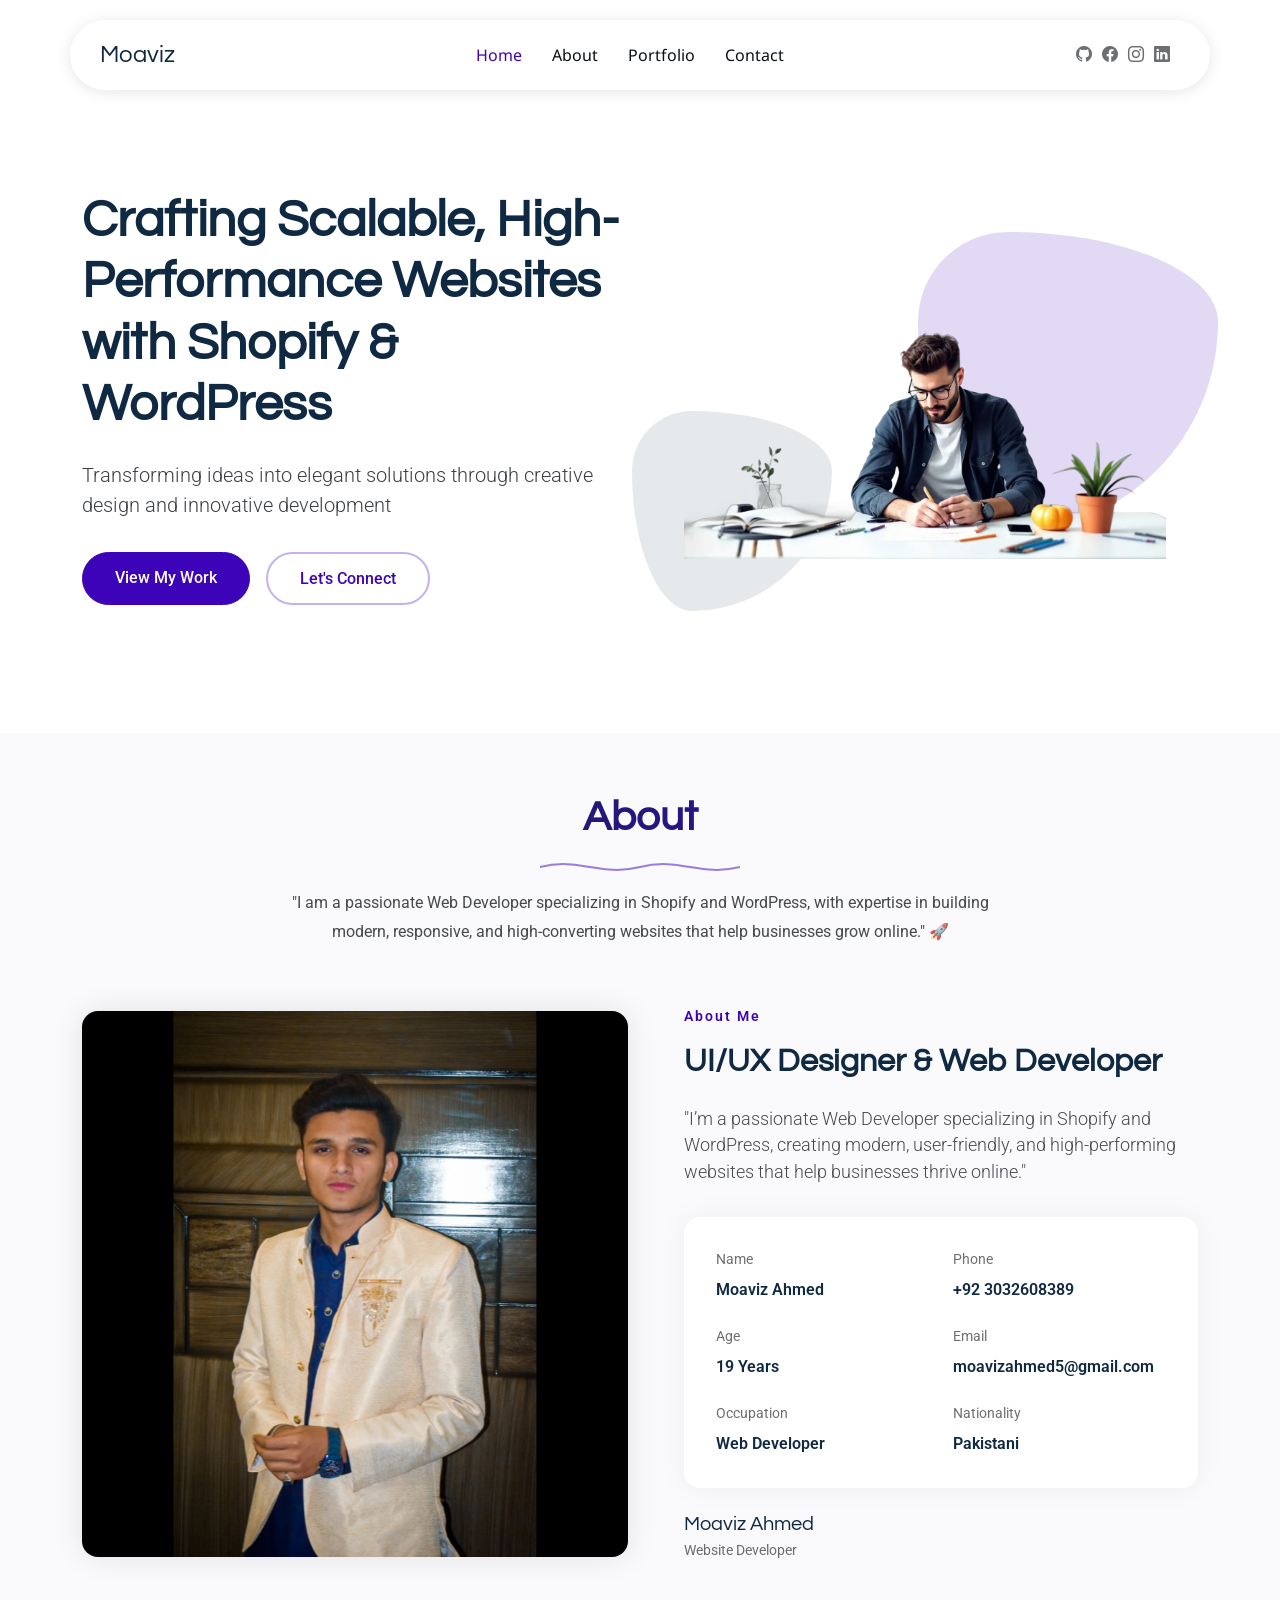
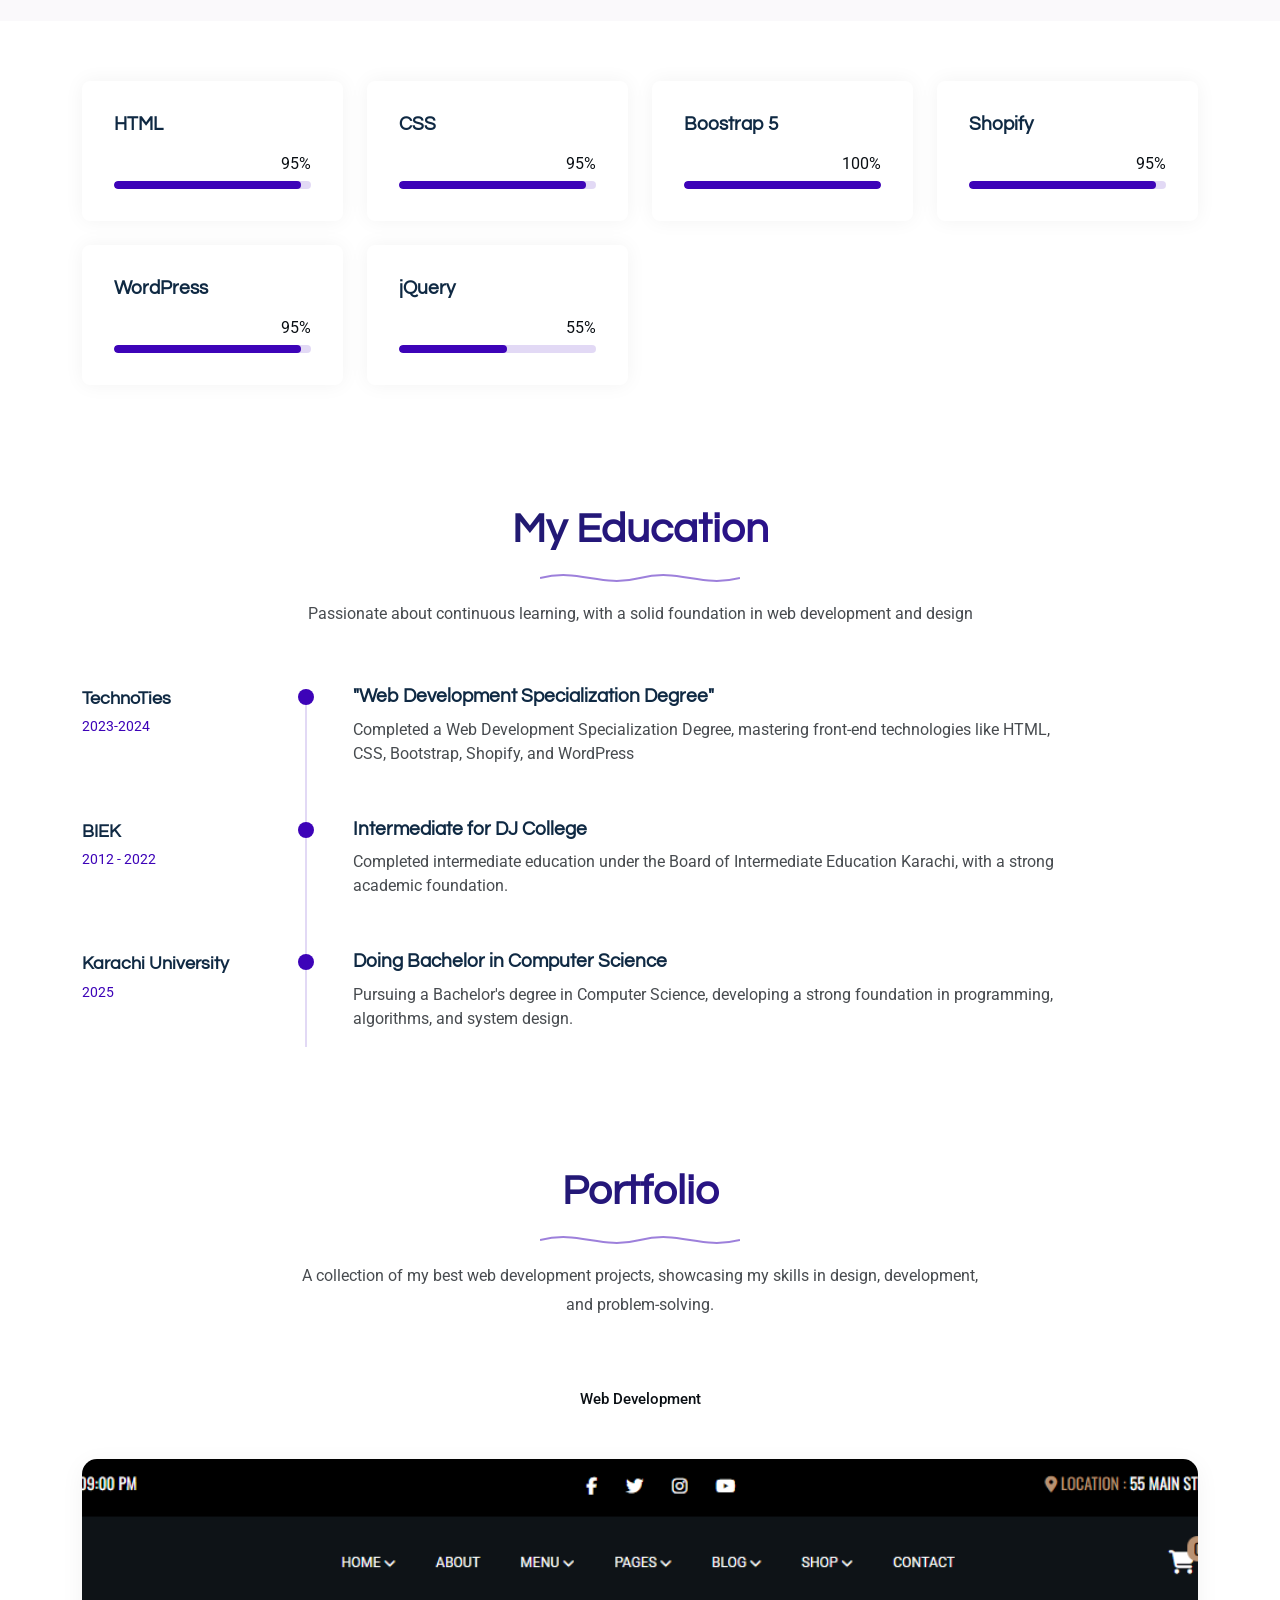
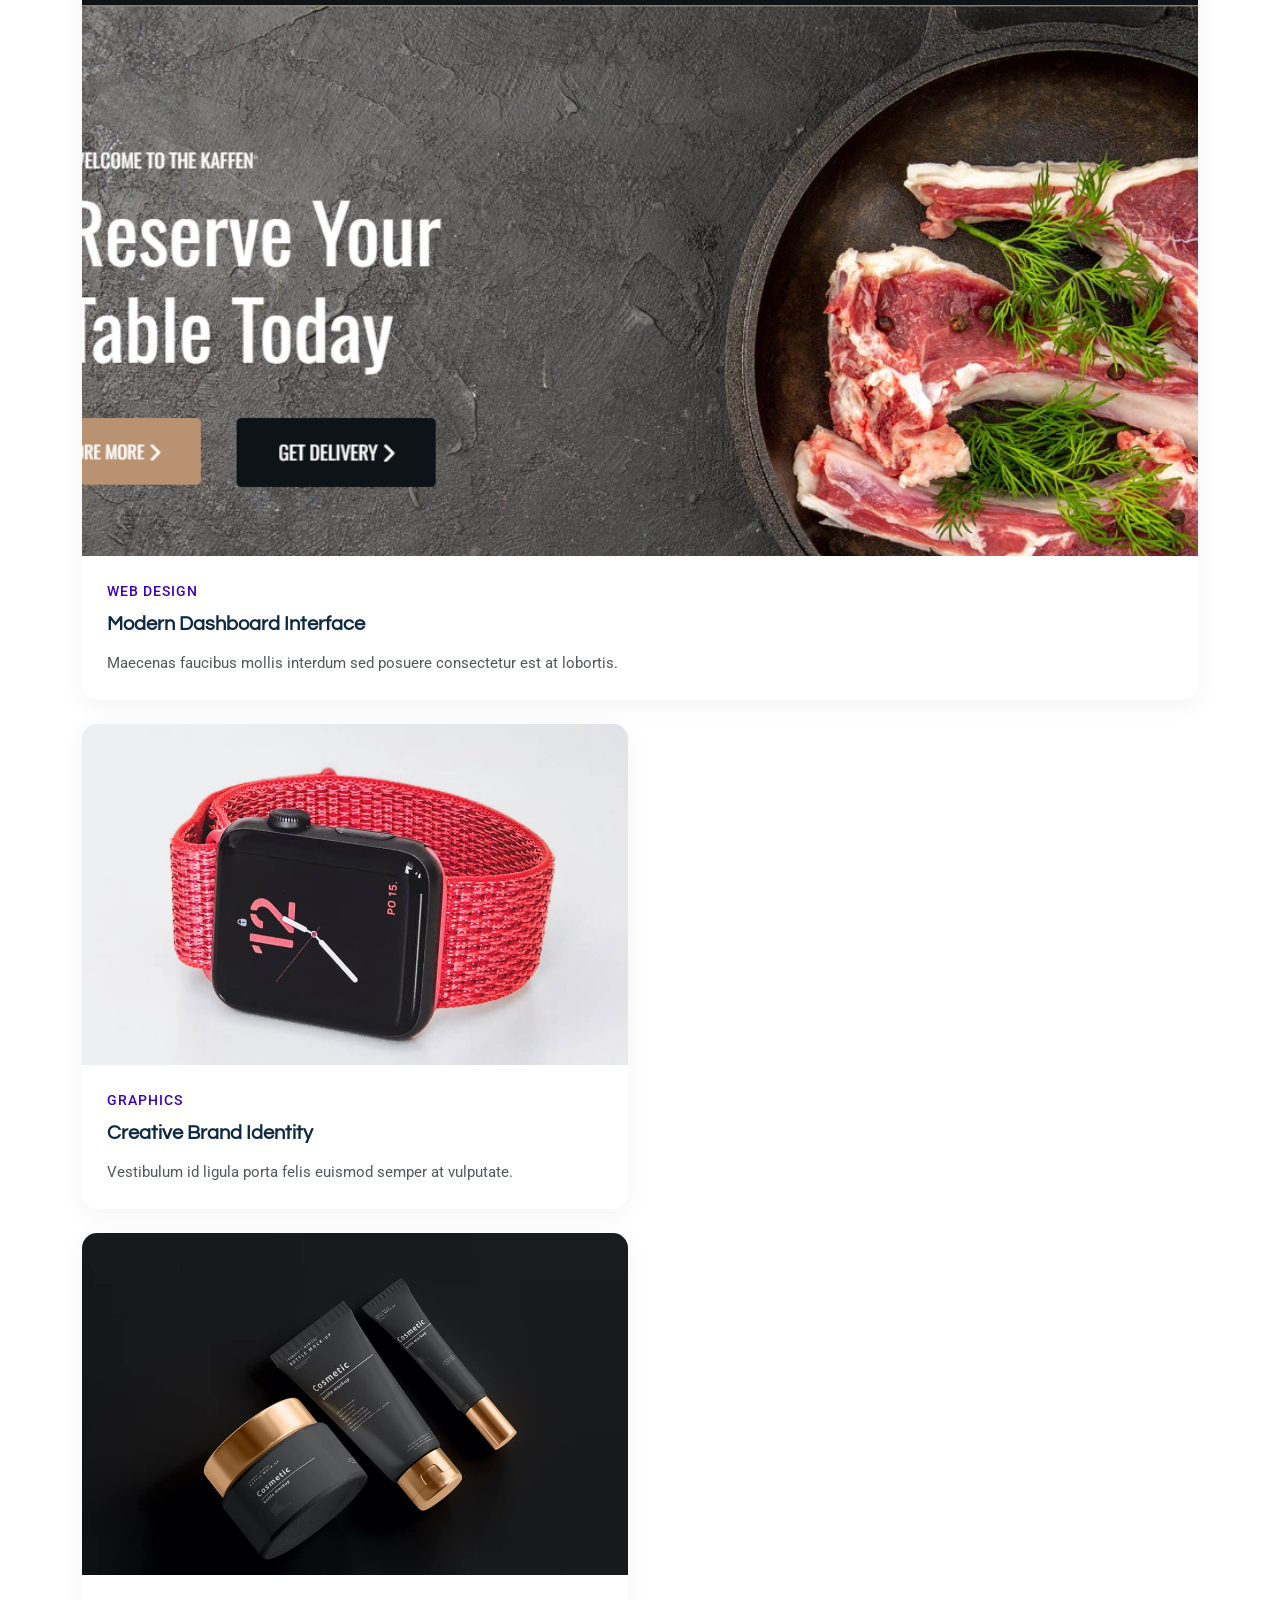
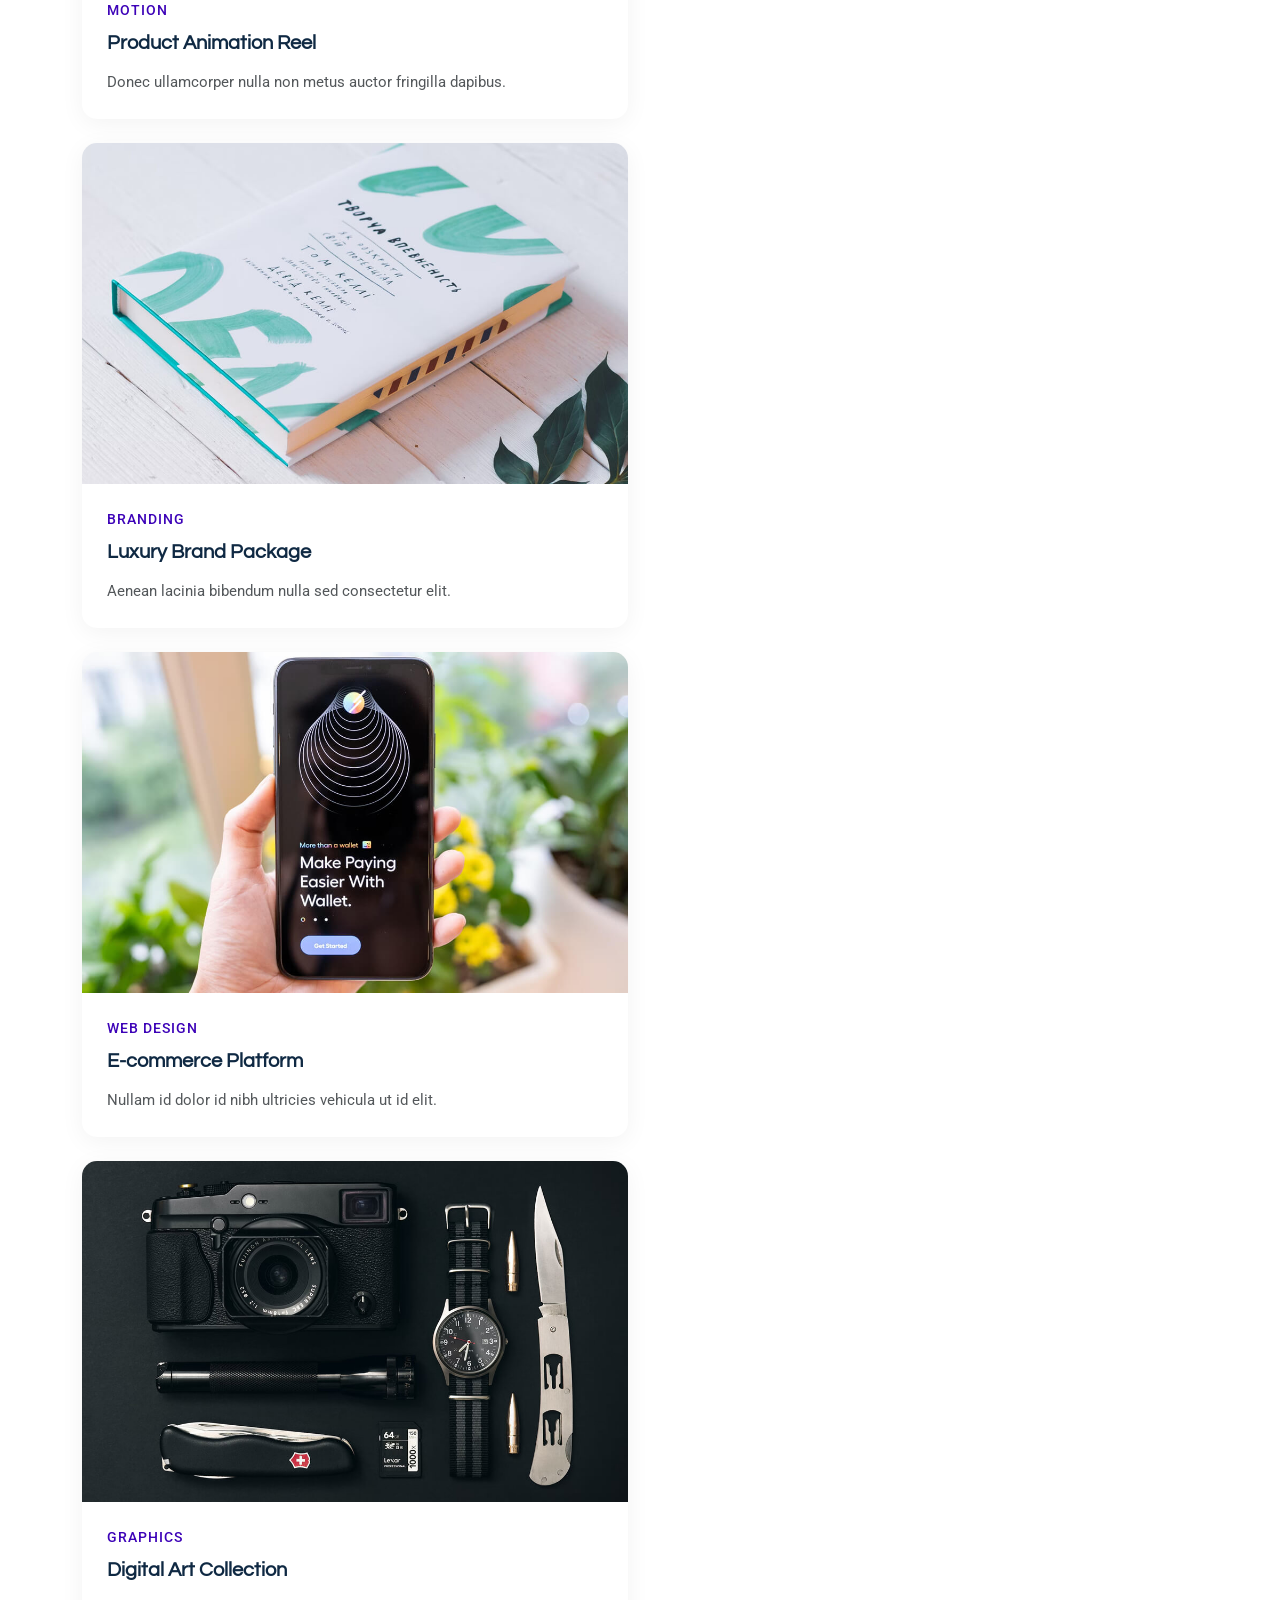
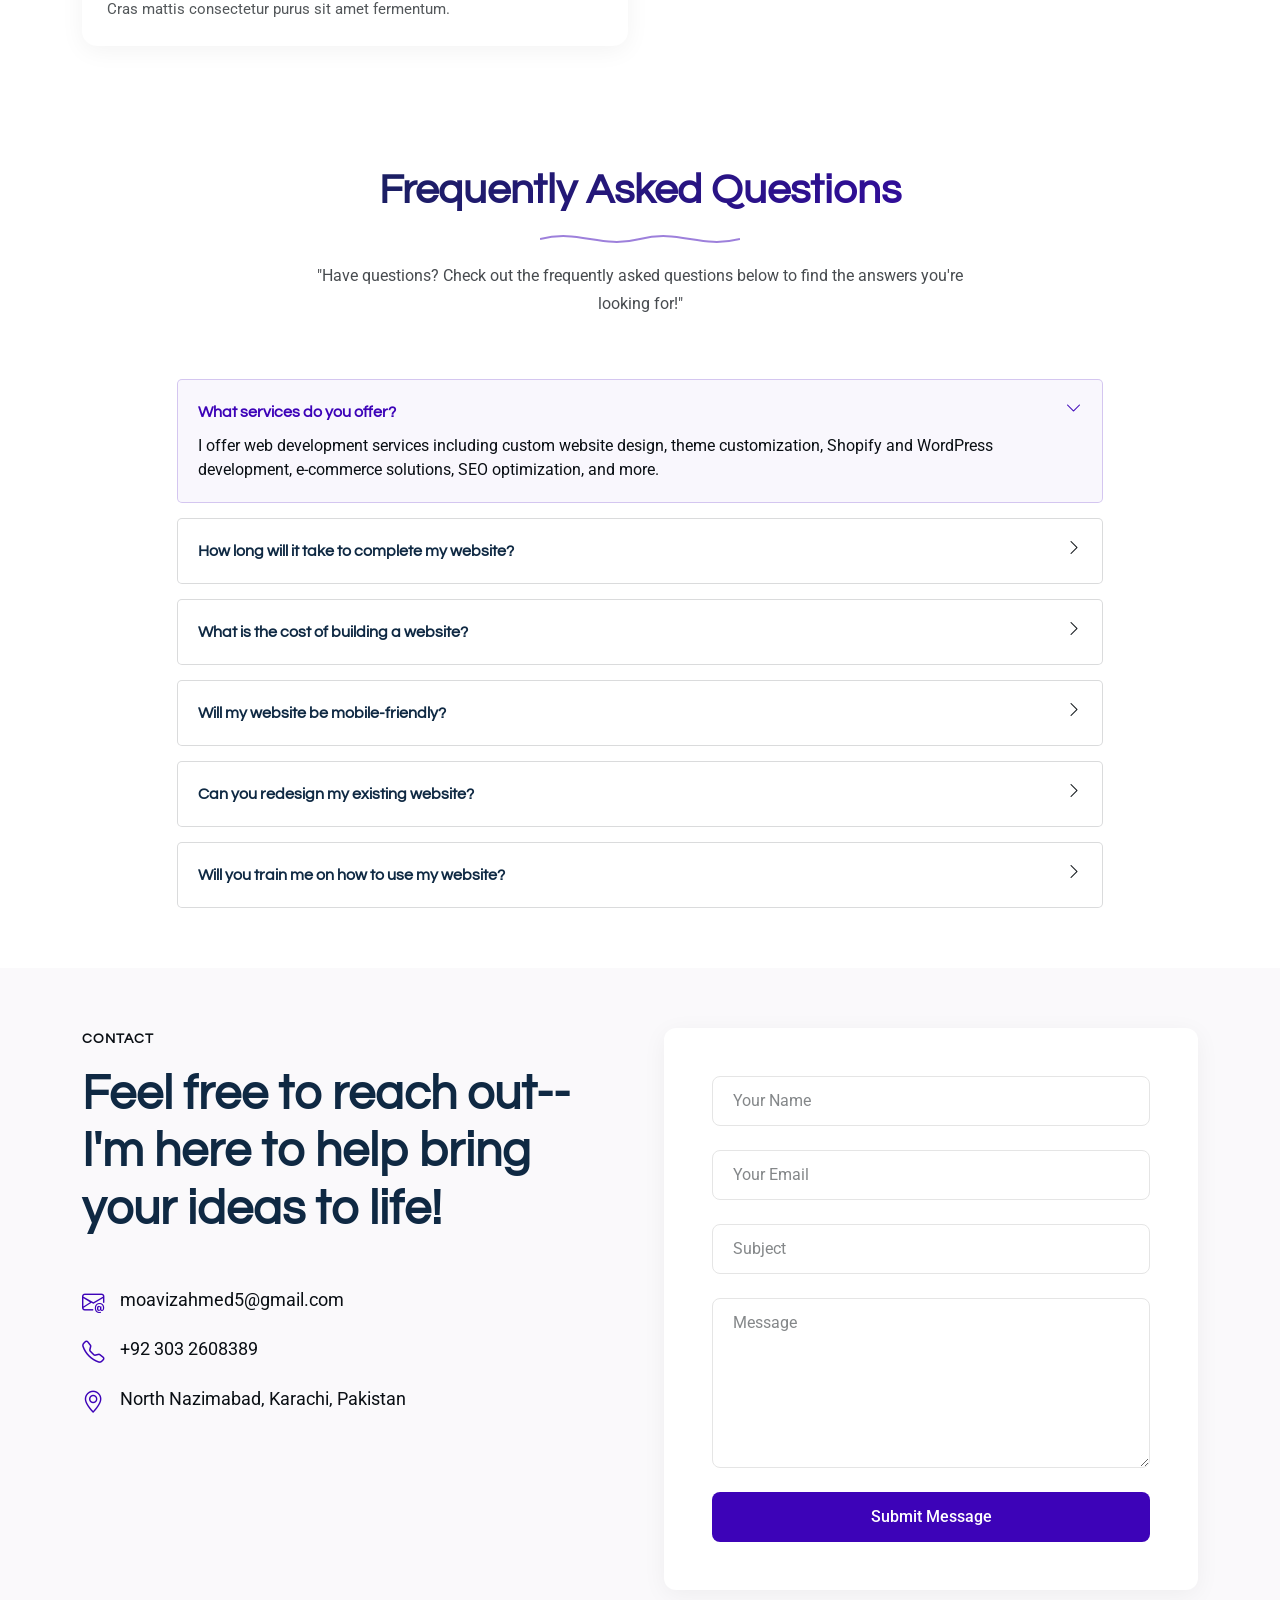
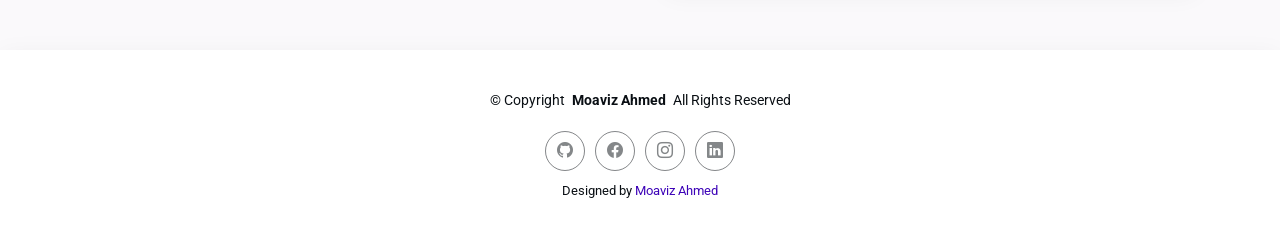
==== commit 73bf8f20: "Update index.html" ====
--- a/index.html
+++ b/index.html
@@ -427,7 +427,7 @@
 
           <div class="row g-4 isotope-container" data-aos="fade-up" data-aos-delay="300">
 
-            <div class="col-lg-6 col-md-6 portfolio-item isotope-item filter-web">
+            <div class="col-lg-12 col-md-12 portfolio-item isotope-item filter-web">
               <div class="portfolio-card">
                 <div class="portfolio-image">
                   <img src="assets/img/portfolio/kaffen.png" class="img-fluid" alt="" loading="lazy">
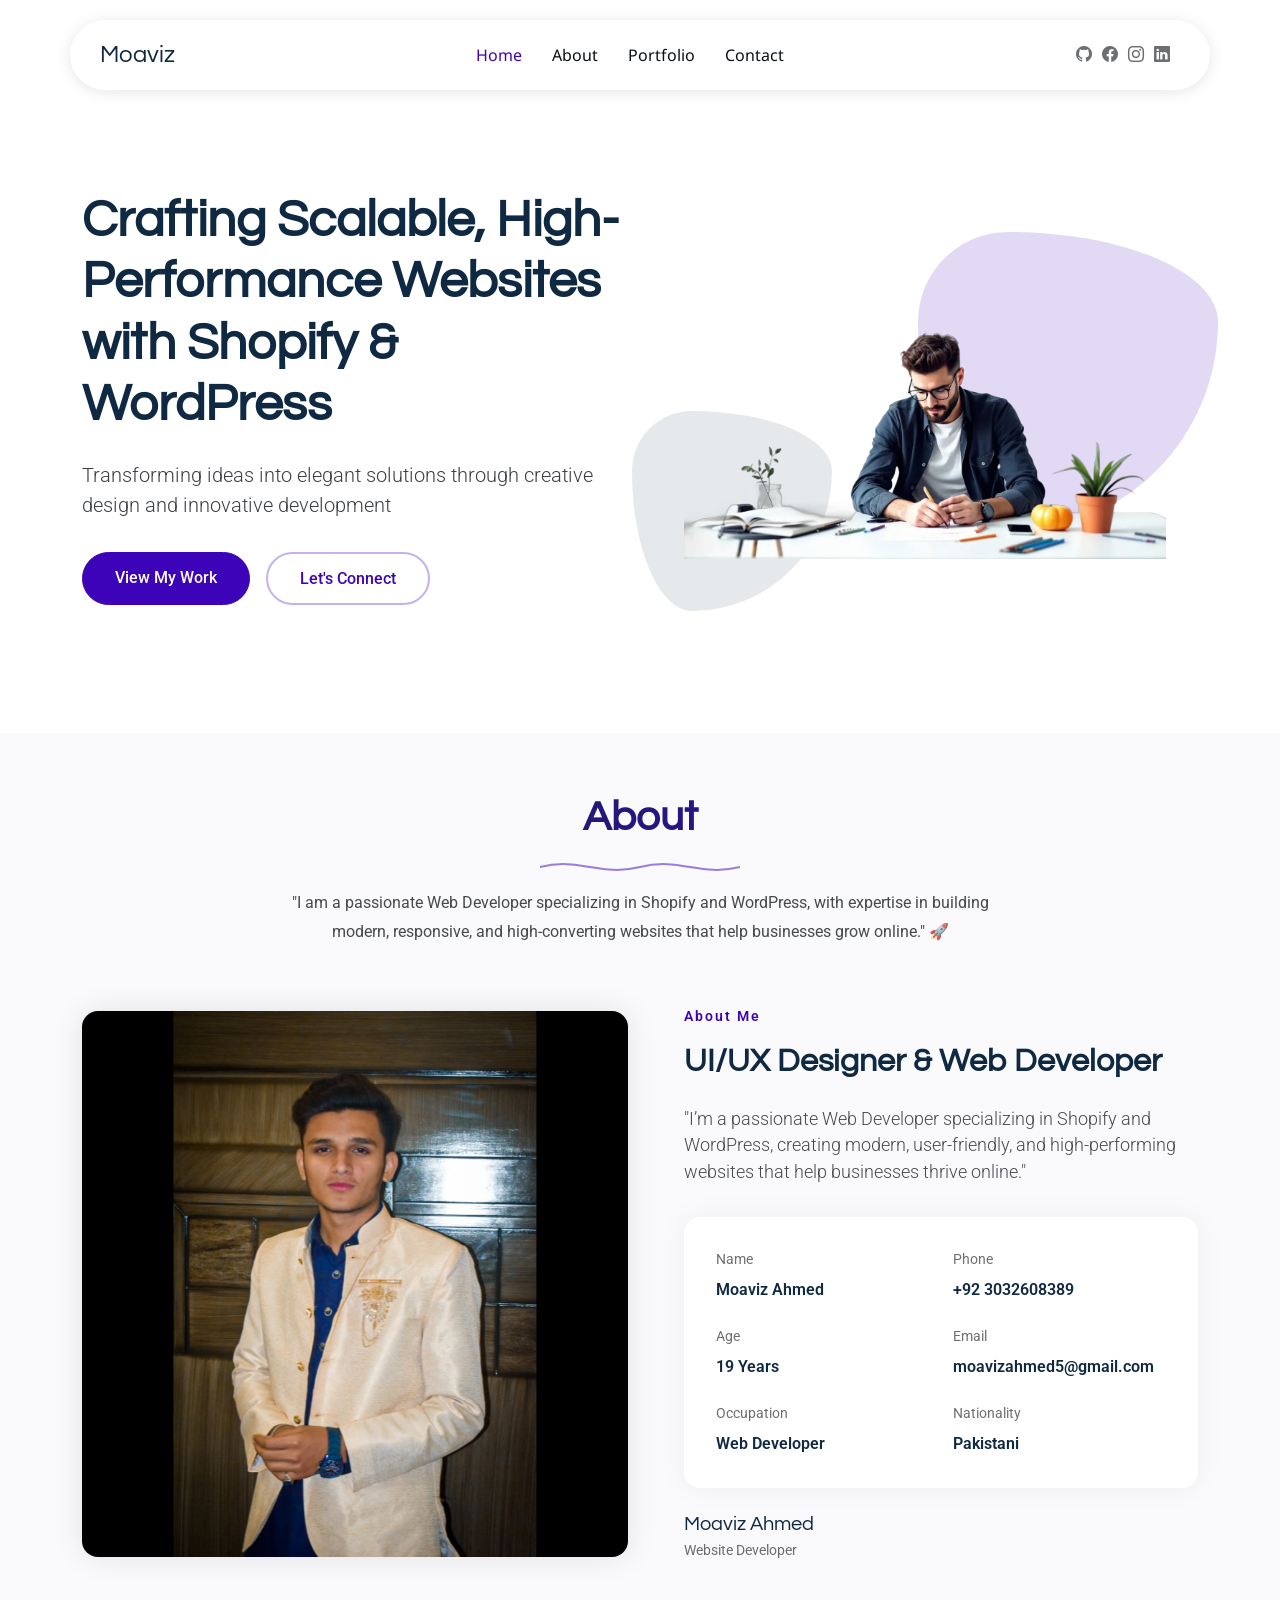
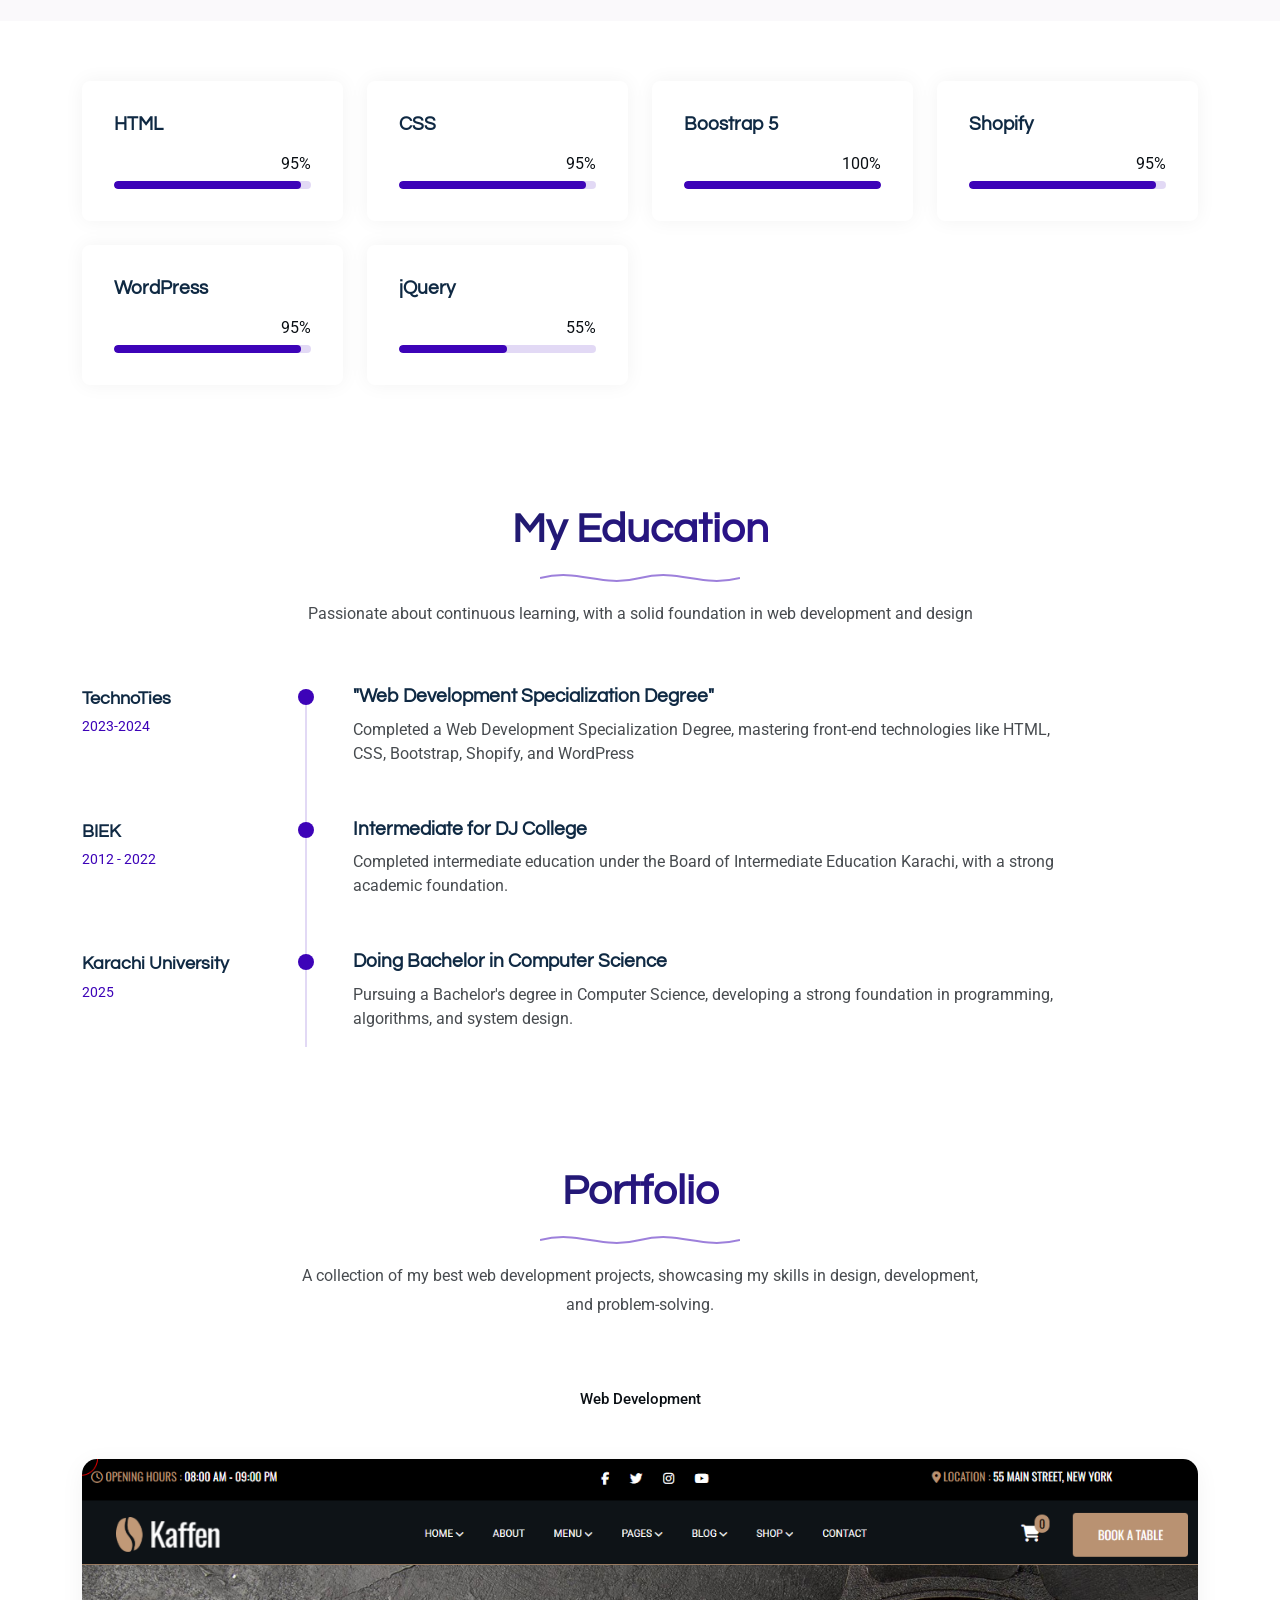
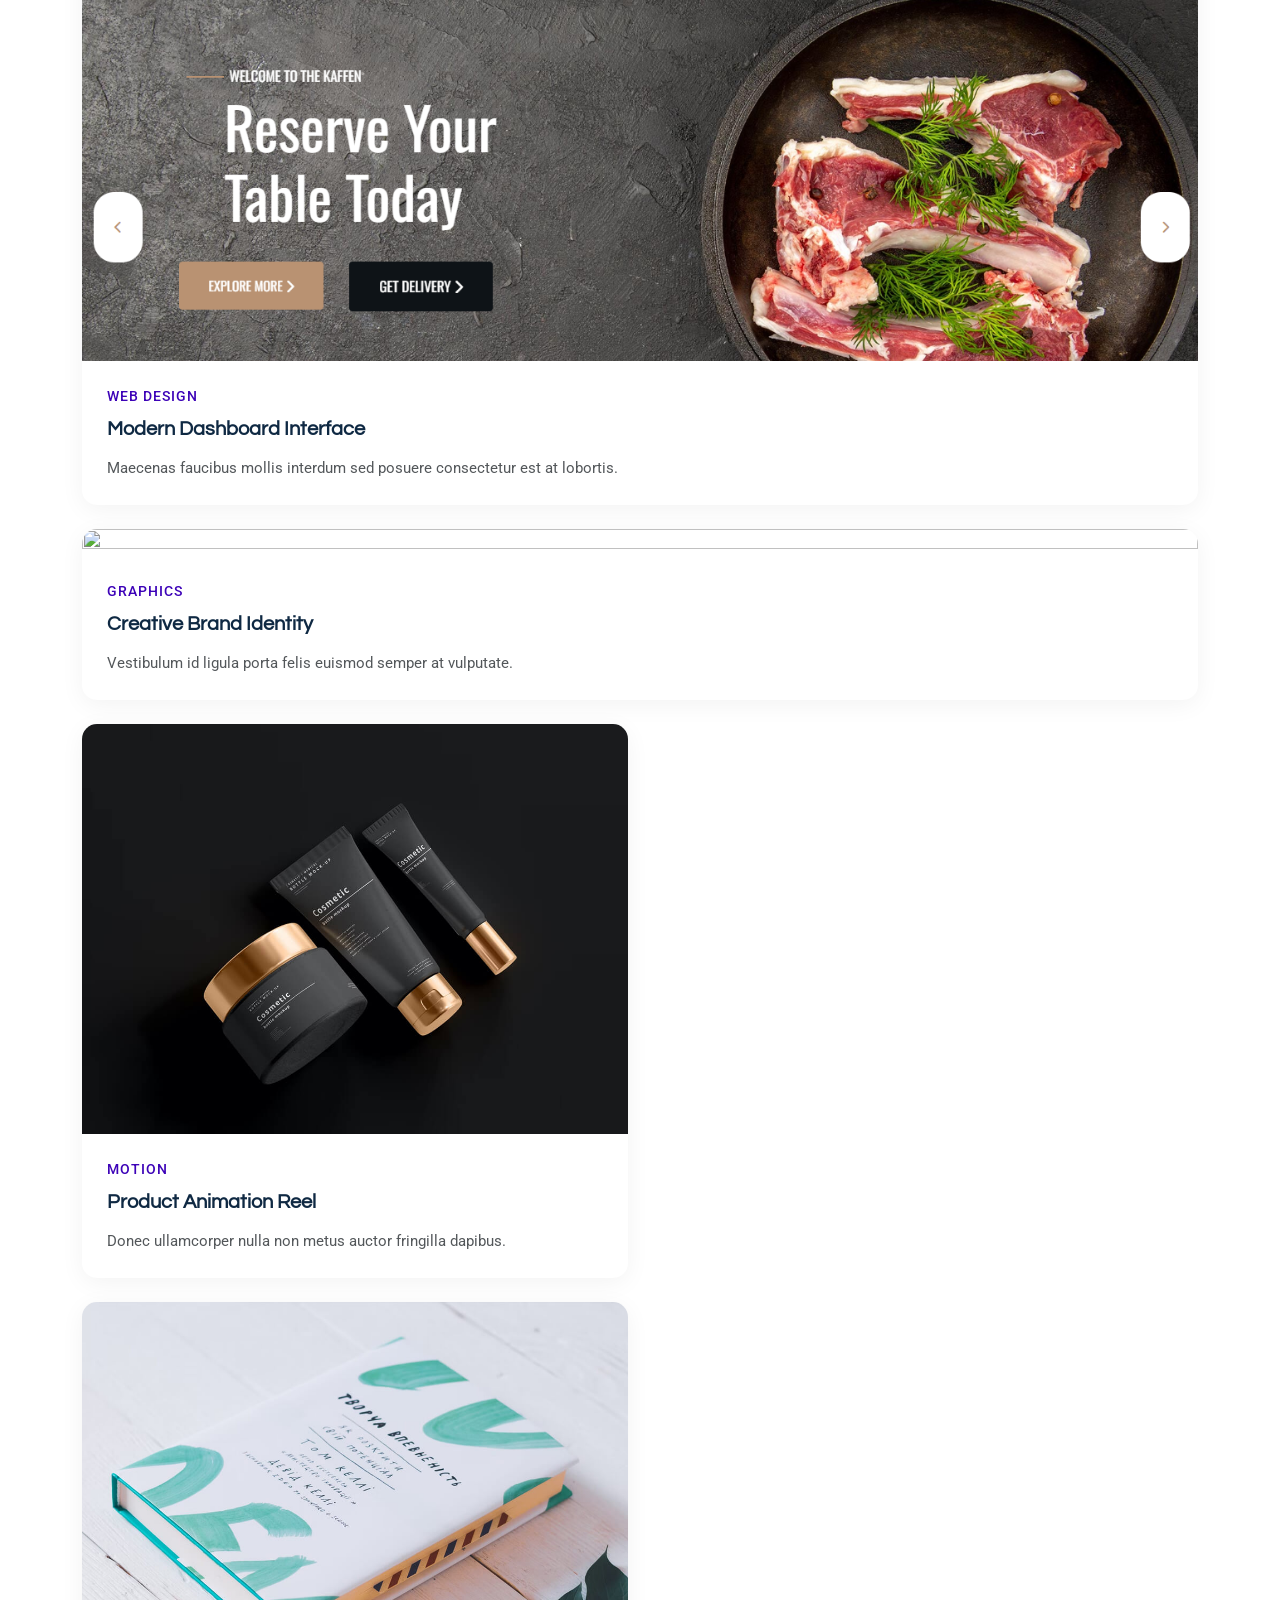
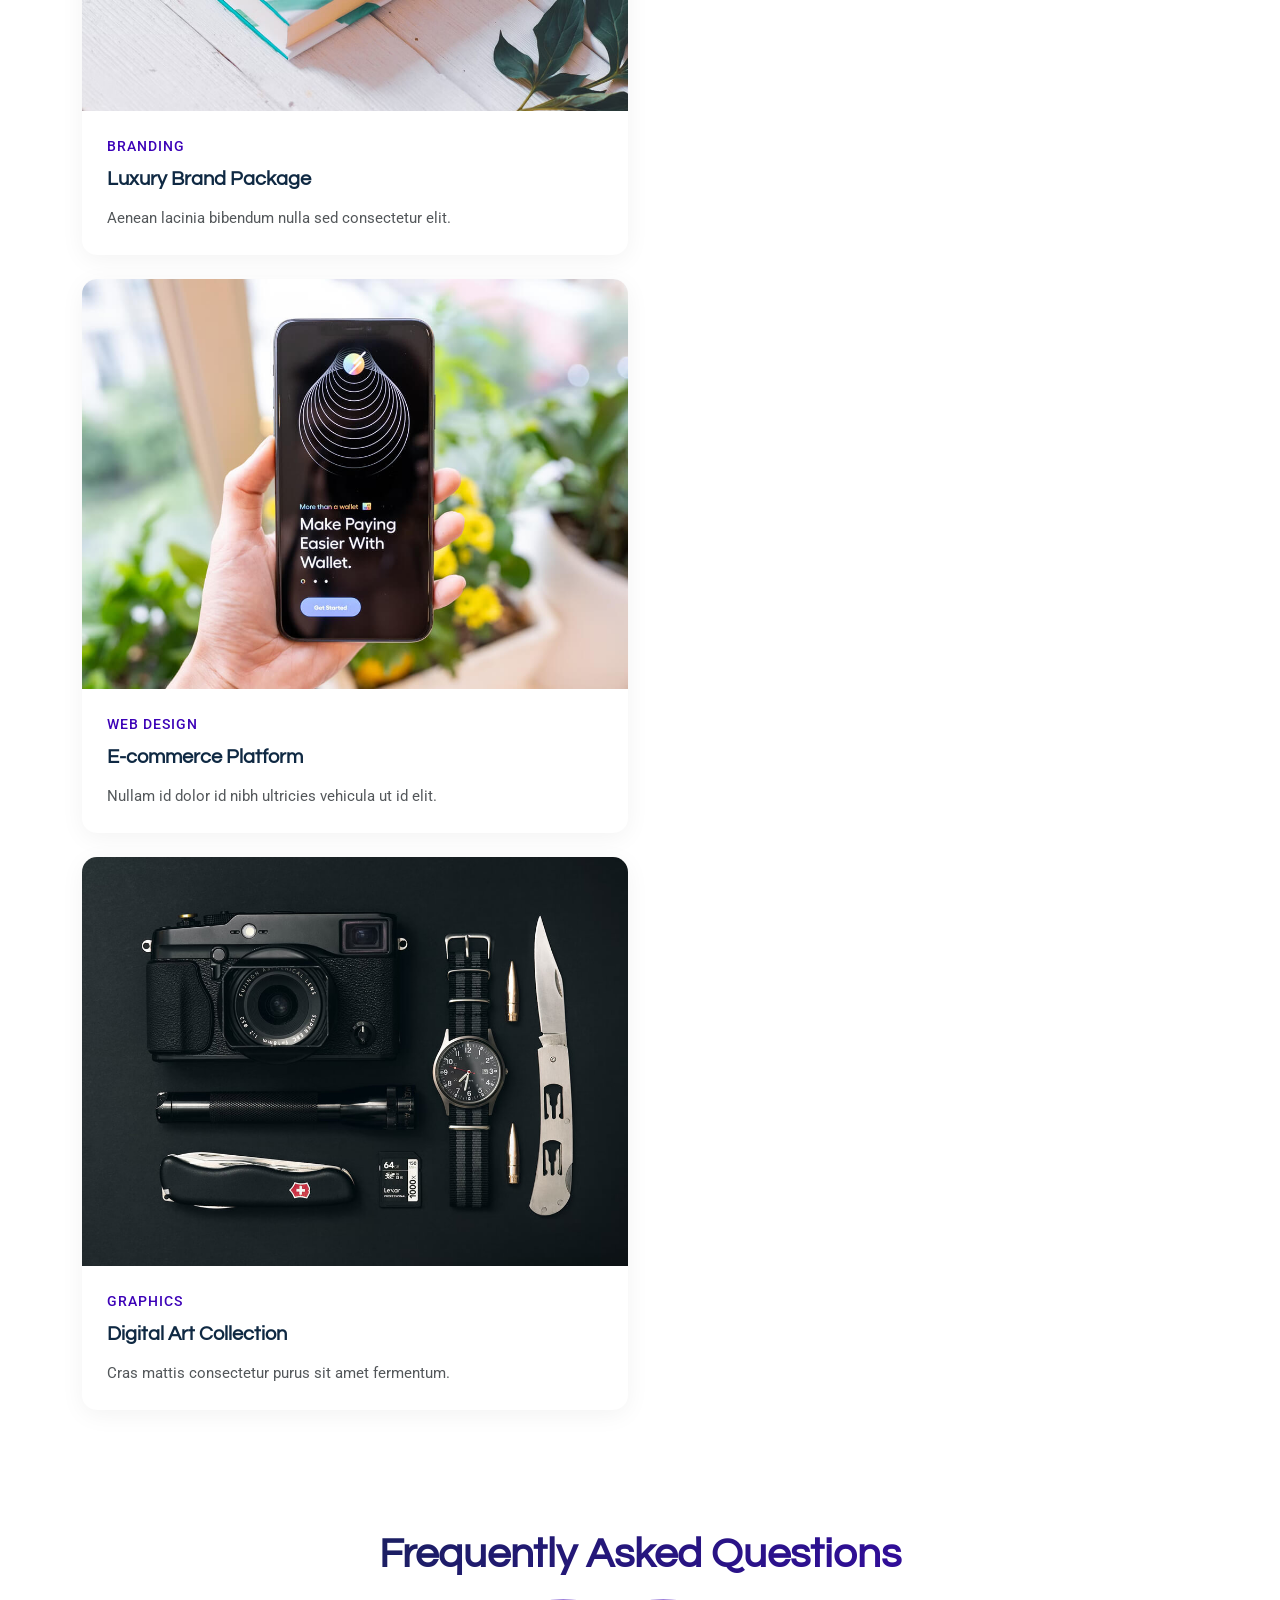
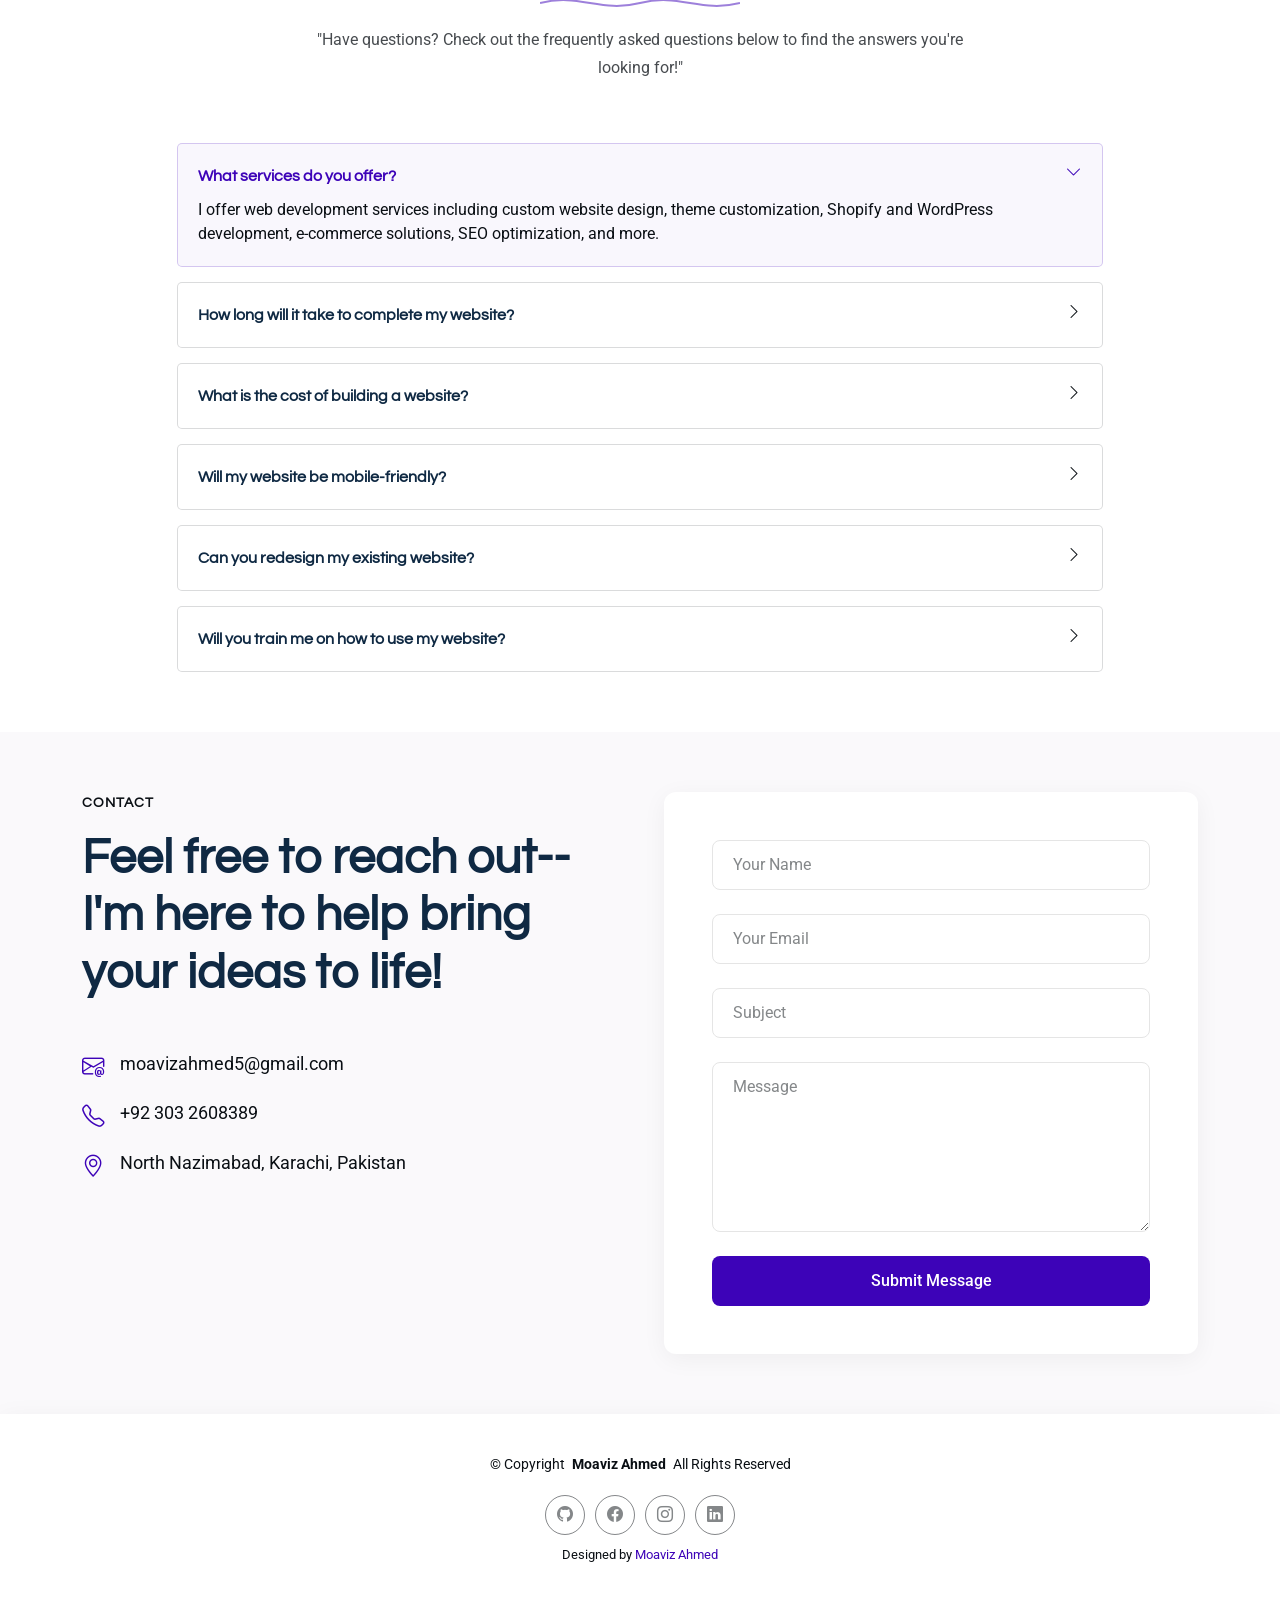
==== commit ae70f9c4: "Update index.html" ====
--- a/index.html
+++ b/index.html
@@ -446,13 +446,13 @@
               </div>
             </div><!-- End Portfolio Item -->
 
-            <div class="col-lg-6 col-md-6 portfolio-item isotope-item filter-graphics">
+            <div class="col-lg-12 col-md-12 portfolio-item isotope-item filter-graphics">
               <div class="portfolio-card">
                 <div class="portfolio-image">
-                  <img src="assets/img/portfolio/product-1.jpg" class="img-fluid" alt="" loading="lazy">
+                  <img src="assets/img/portfolio/gaming.png" class="img-fluid" alt="" loading="lazy">
                   <div class="portfolio-overlay">
                     <div class="portfolio-actions">
-                      <a href="assets/img/portfolio/product-1.jpg" class="glightbox preview-link" data-gallery="portfolio-gallery-graphics"><i class="bi bi-eye"></i></a>
+                      <a href="assets/img/portfolio/gaming.png" class="glightbox preview-link" data-gallery="portfolio-gallery-graphics"><i class="bi bi-eye"></i></a>
                       <a href="portfolio-details.html" class="details-link"><i class="bi bi-arrow-right"></i></a>
                     </div>
                   </div>
--- a/assets/css/main.css
+++ b/assets/css/main.css
@@ -1199,7 +1199,6 @@
 .portfolio .portfolio-card .portfolio-image {
   position: relative;
   overflow: hidden;
-  aspect-ratio: 16/10;
 }
 
 .portfolio .portfolio-card .portfolio-image img {
@@ -1957,4 +1956,4 @@
 --------------------------------------------------------------*/
 .starter-section {
   /* Add your styles here */
-}+}
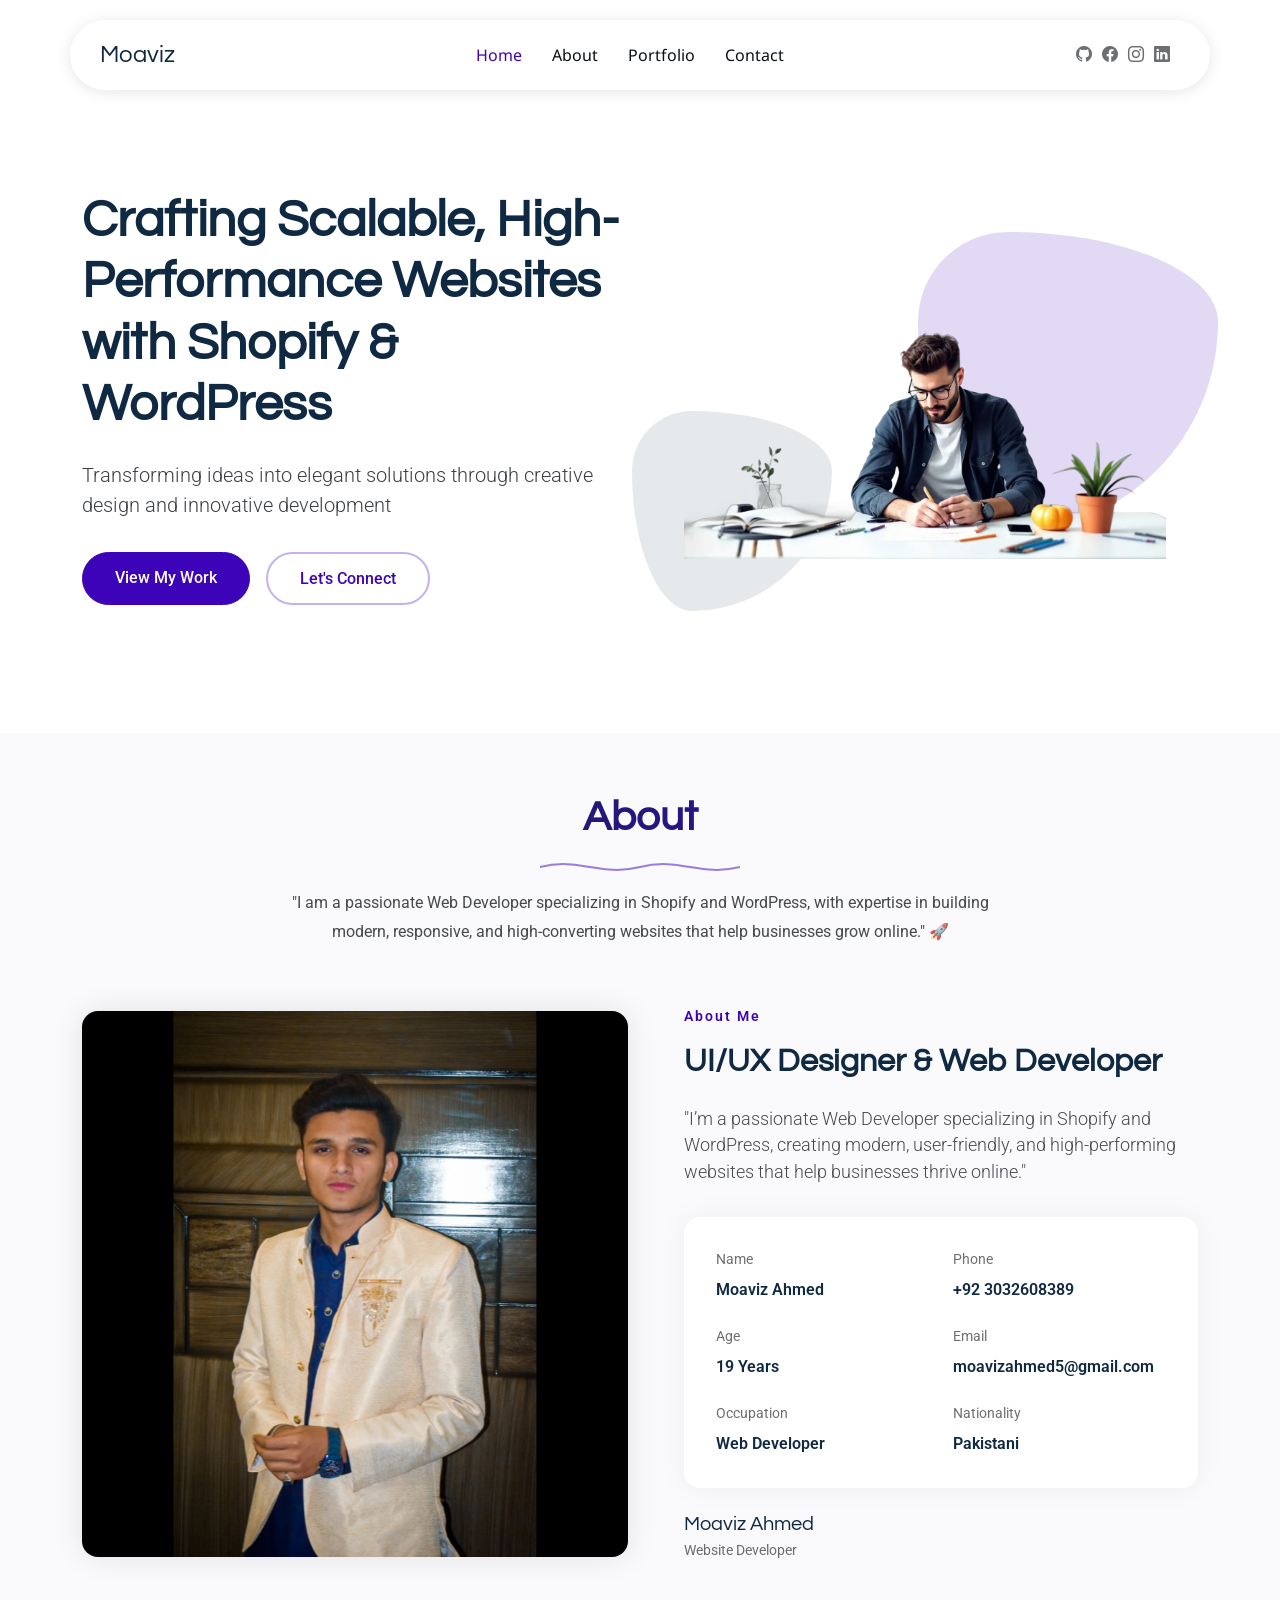
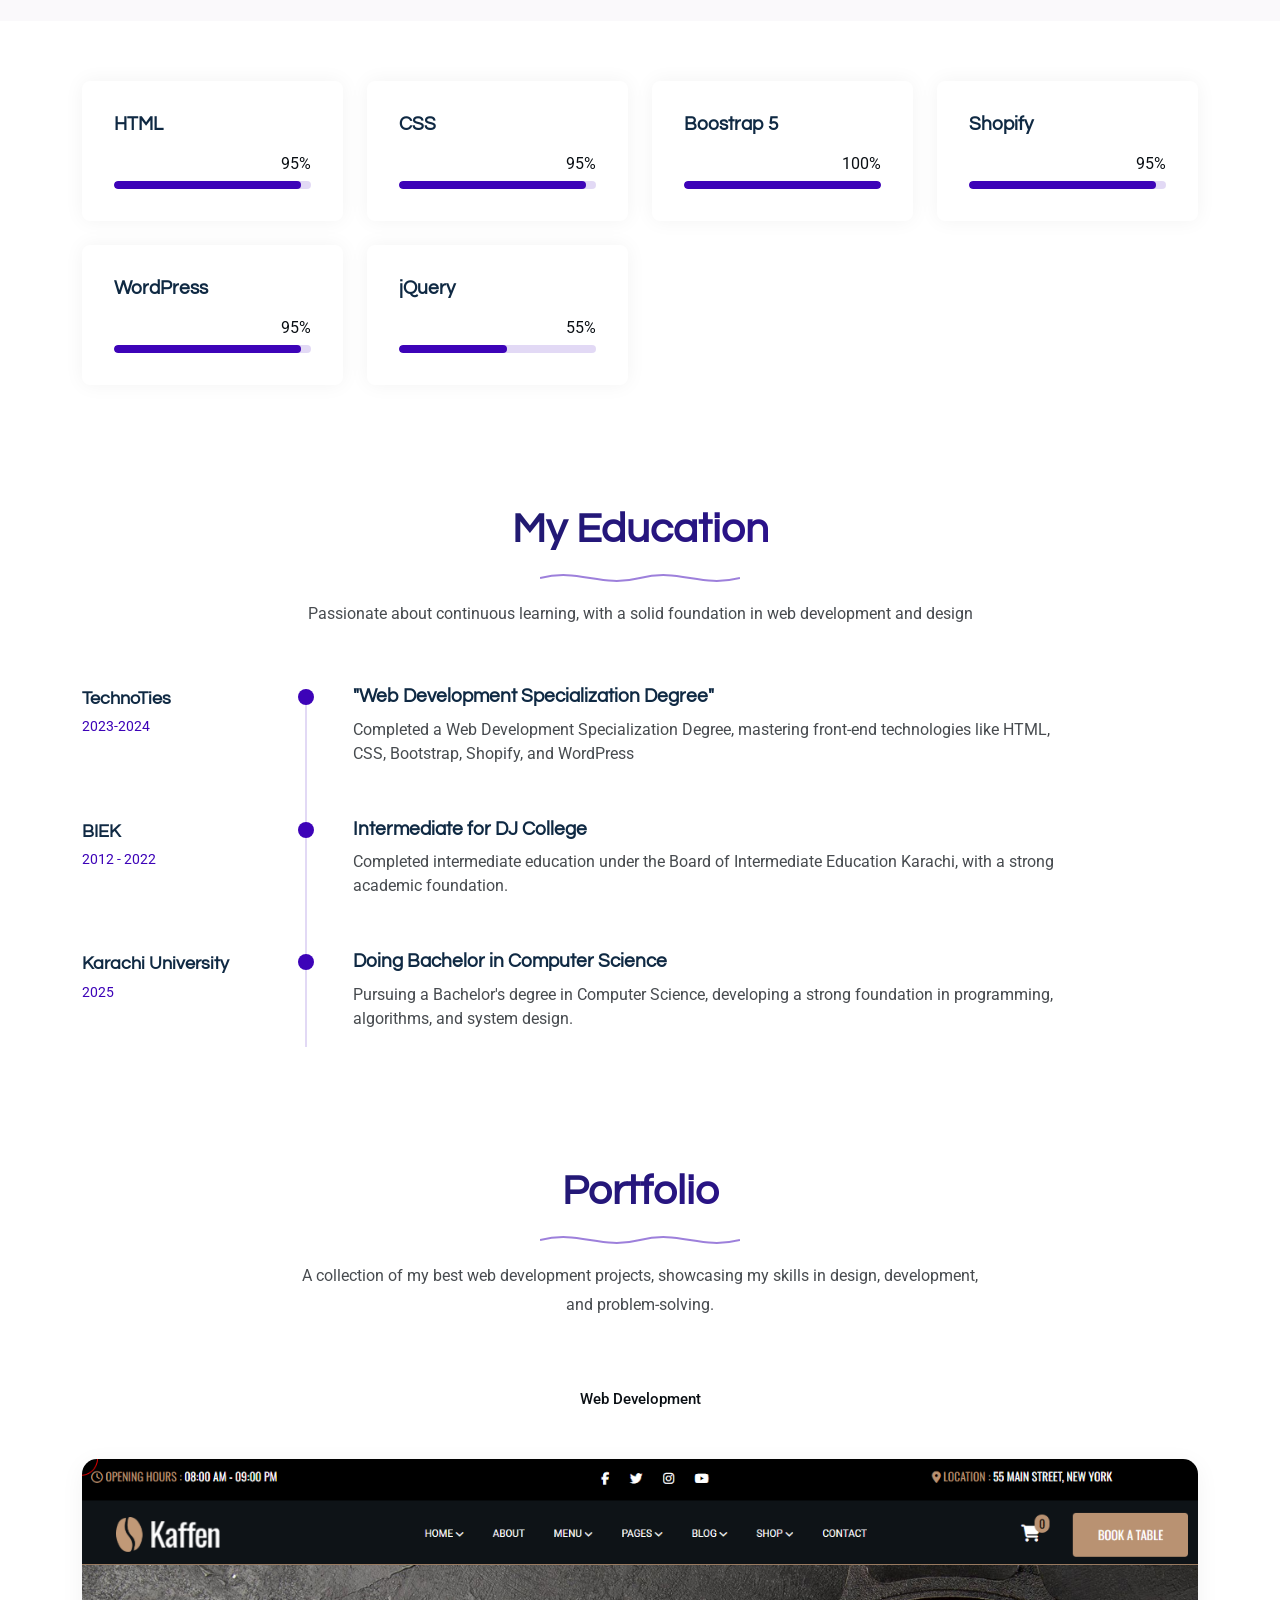
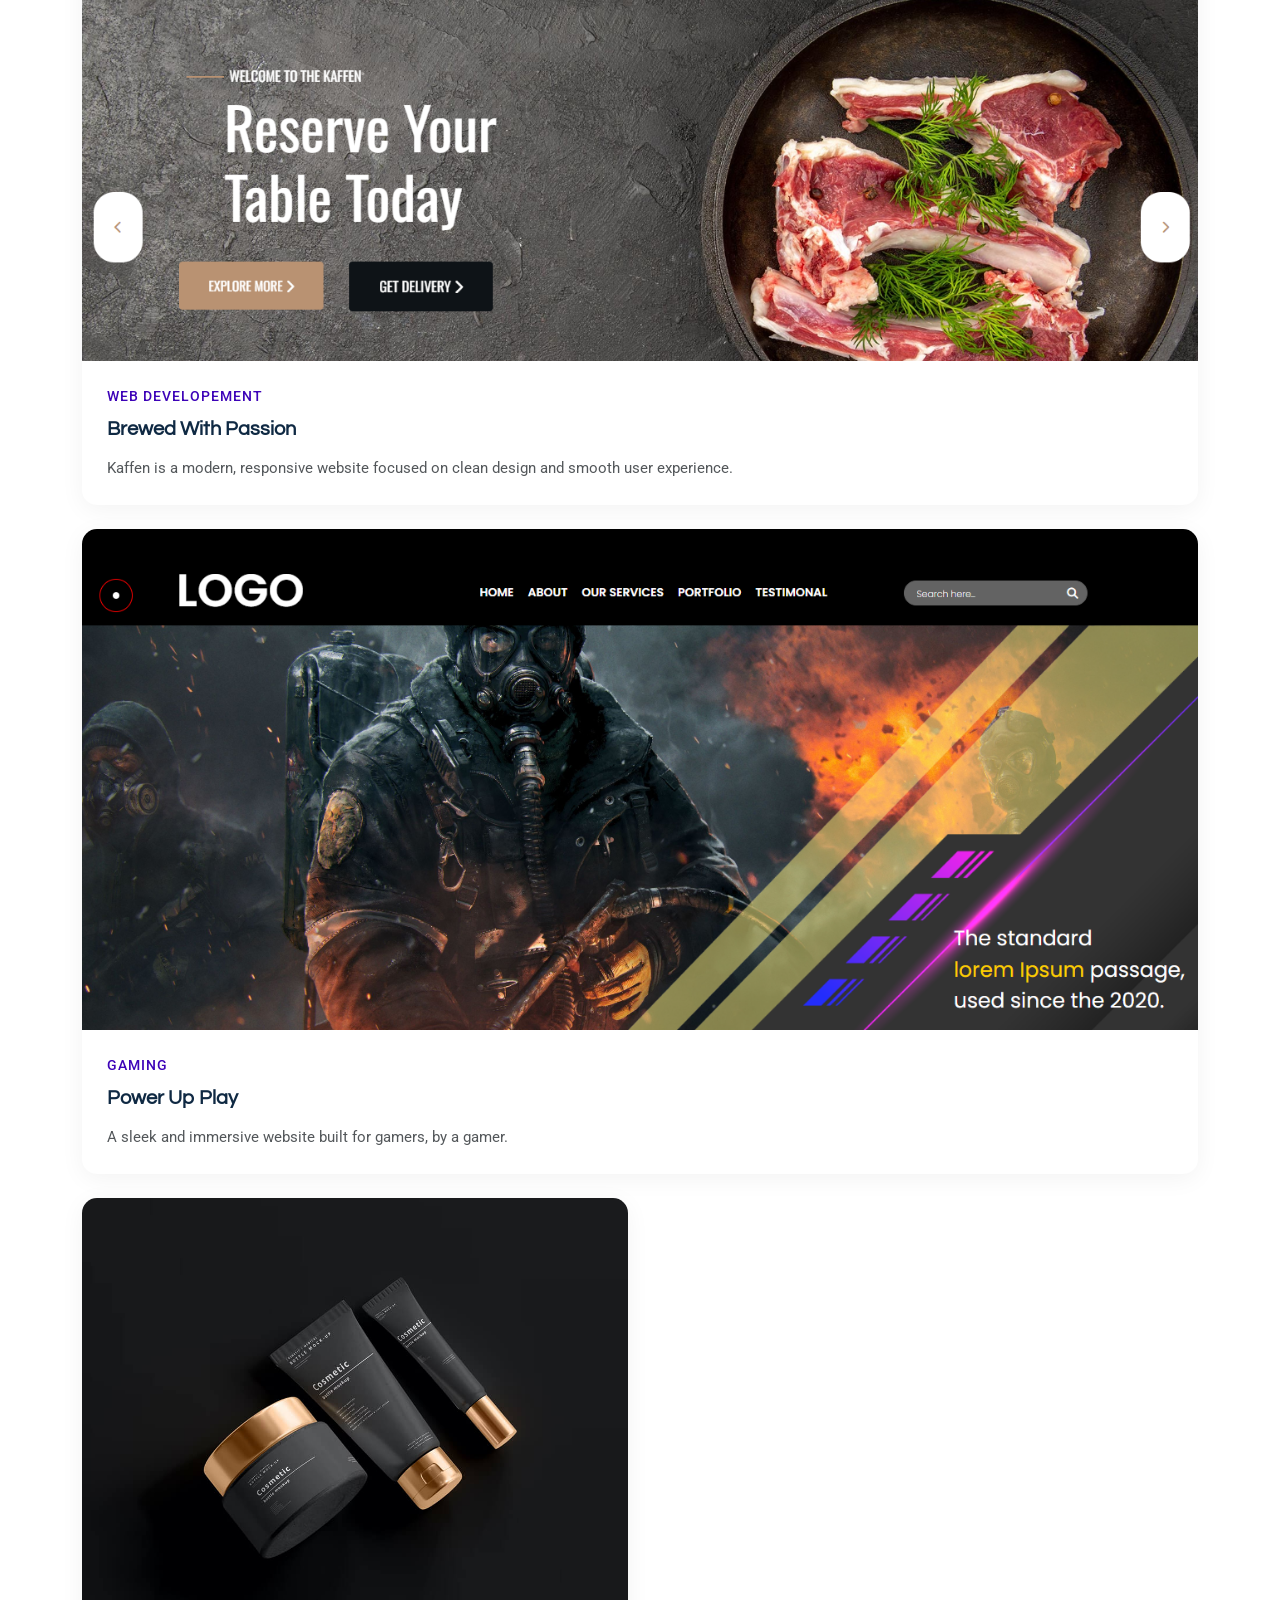
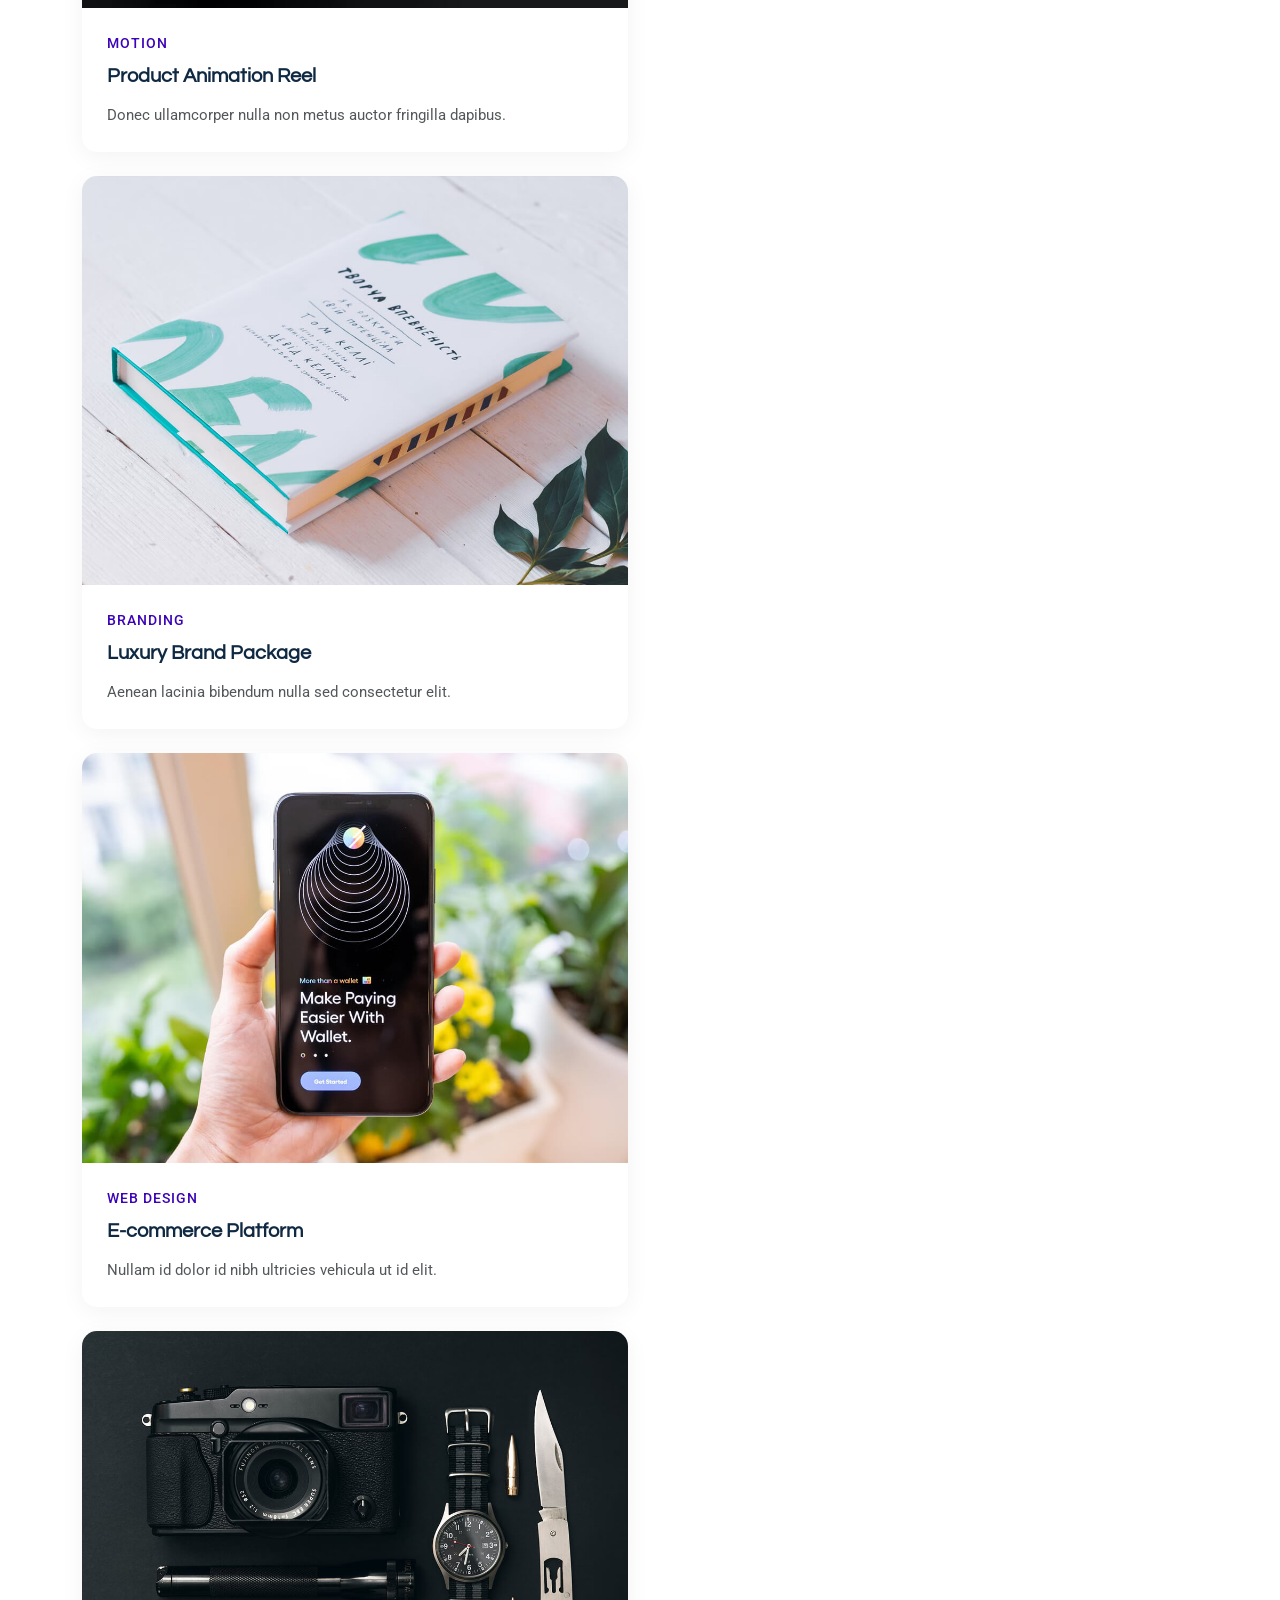
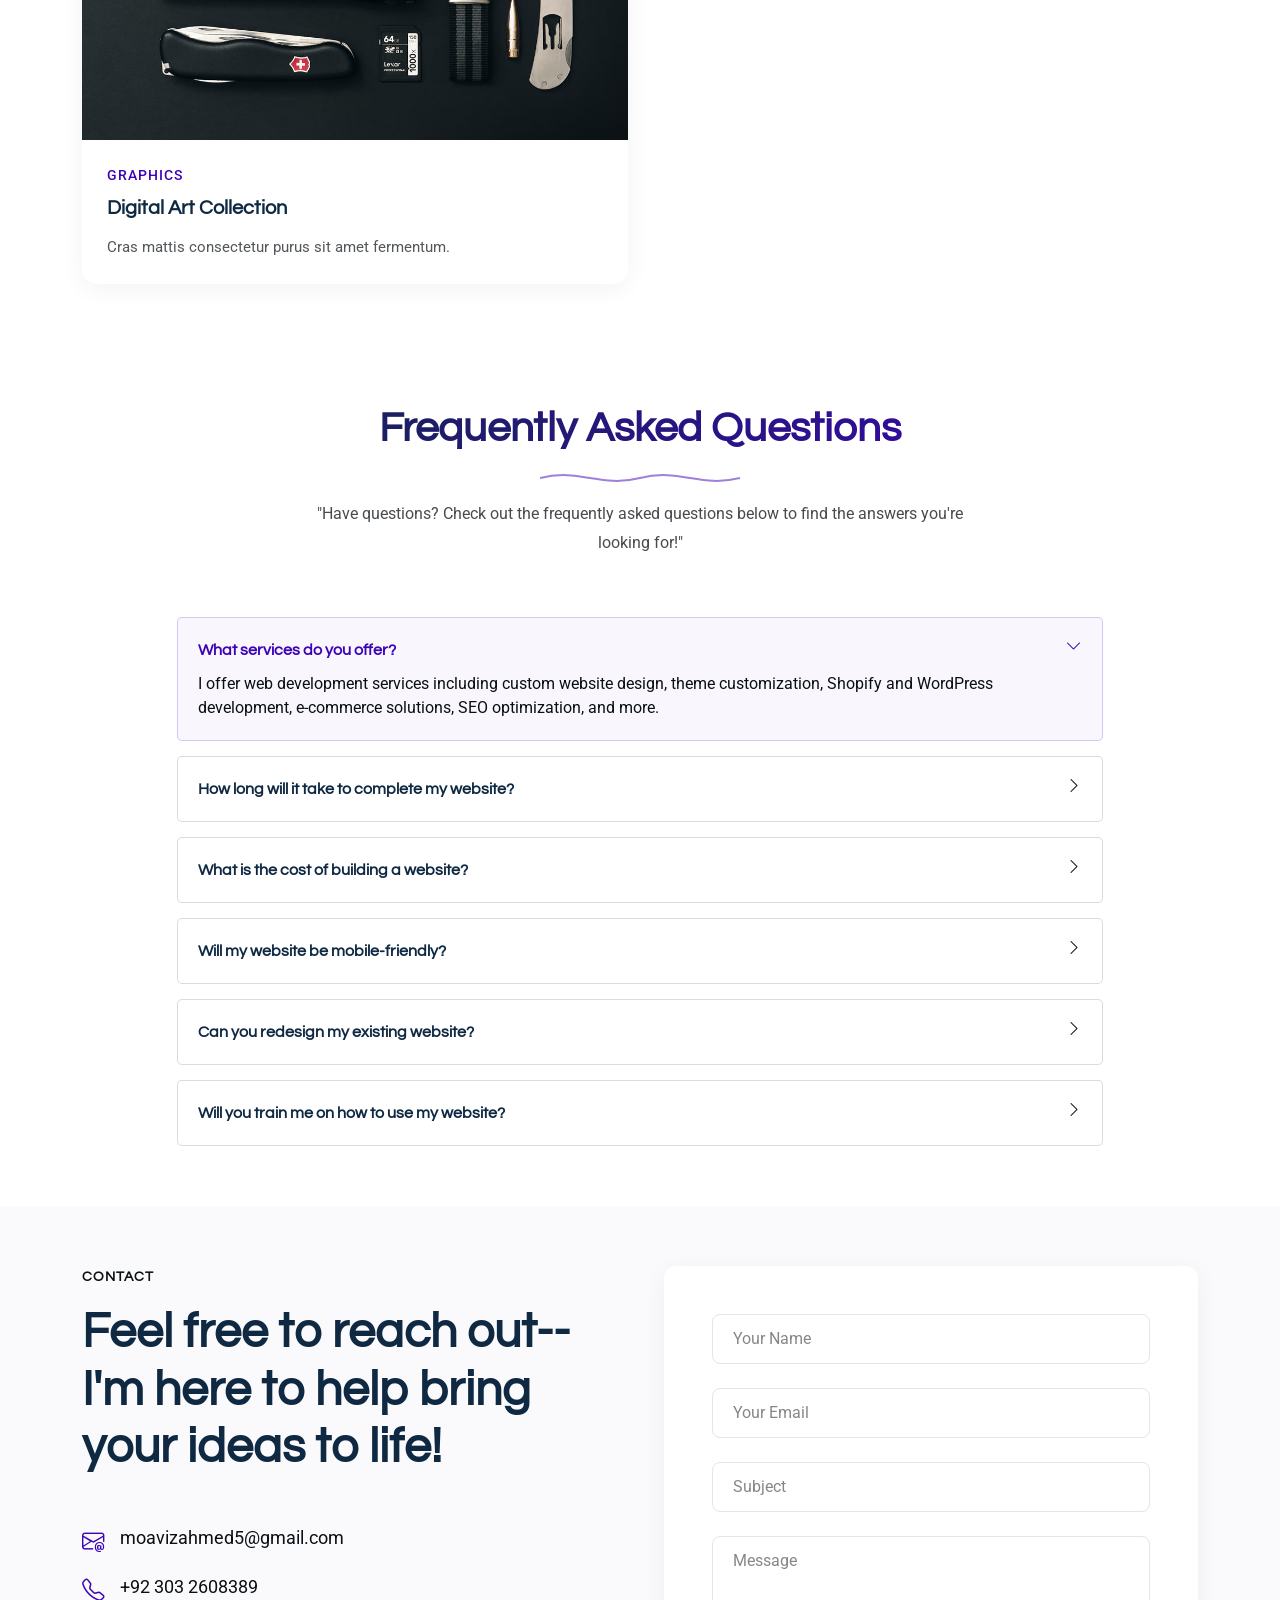
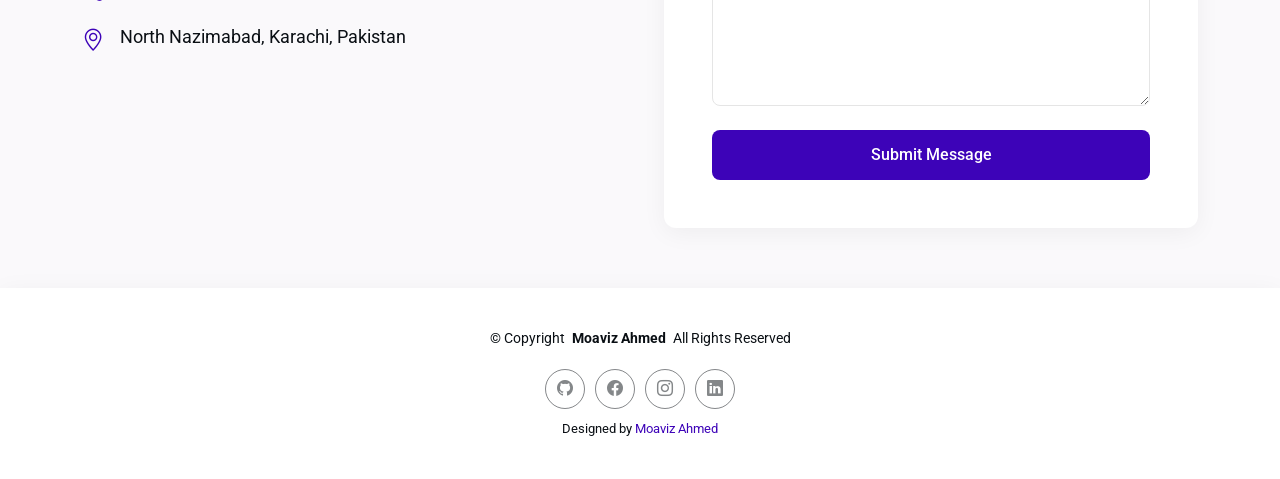
==== commit 250fc6f3: "Update index.html" ====
--- a/index.html
+++ b/index.html
@@ -439,9 +439,9 @@
                   </div>
                 </div>
                 <div class="portfolio-content">
-                  <span class="category">Web Design</span>
-                  <h3>Modern Dashboard Interface</h3>
-                  <p>Maecenas faucibus mollis interdum sed posuere consectetur est at lobortis.</p>
+                  <span class="category">Web Developement</span>
+                  <h3>Brewed With Passion</h3>
+                  <p>Kaffen is a modern, responsive website focused on clean design and smooth user experience.</p>
                 </div>
               </div>
             </div><!-- End Portfolio Item -->
@@ -458,9 +458,9 @@
                   </div>
                 </div>
                 <div class="portfolio-content">
-                  <span class="category">Graphics</span>
-                  <h3>Creative Brand Identity</h3>
-                  <p>Vestibulum id ligula porta felis euismod semper at vulputate.</p>
+                  <span class="category">Gaming</span>
+                  <h3>Power Up Play</h3>
+                  <p>A sleek and immersive website built for gamers, by a gamer.</p>
                 </div>
               </div>
             </div><!-- End Portfolio Item -->
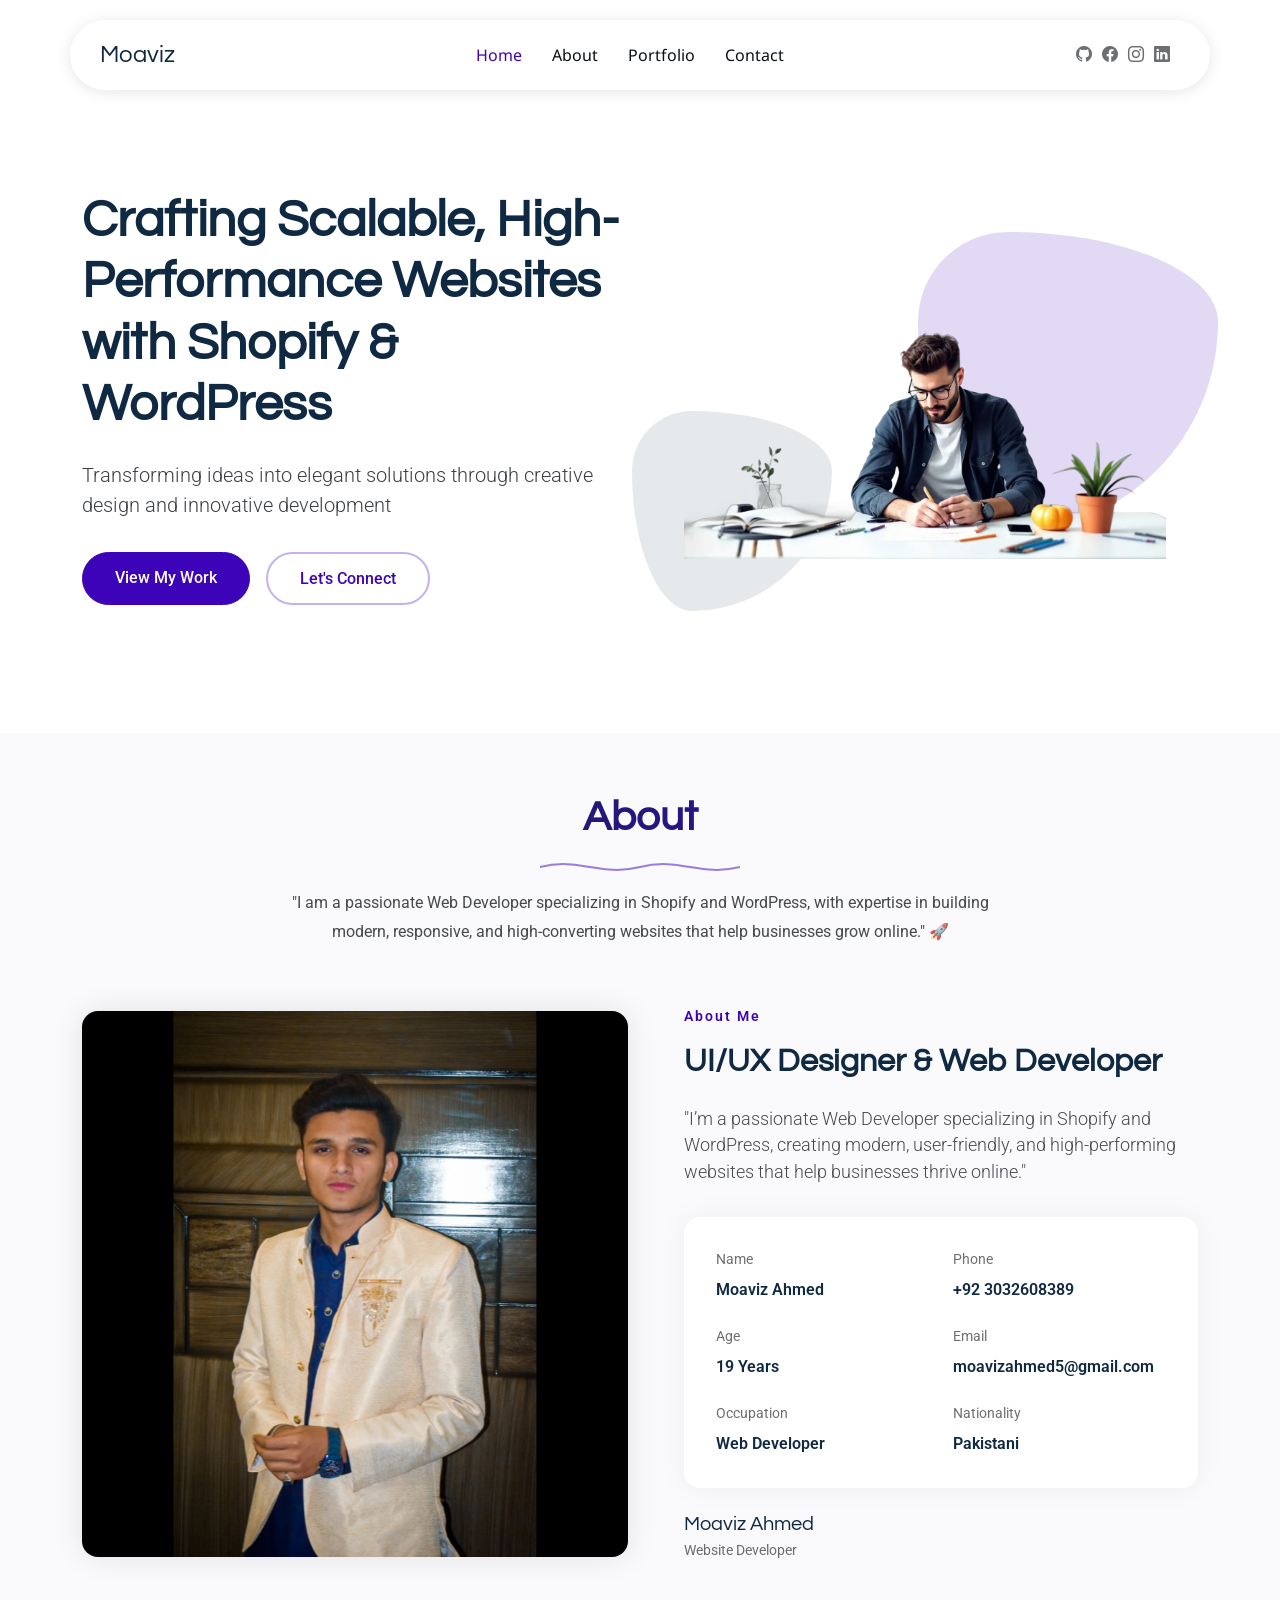
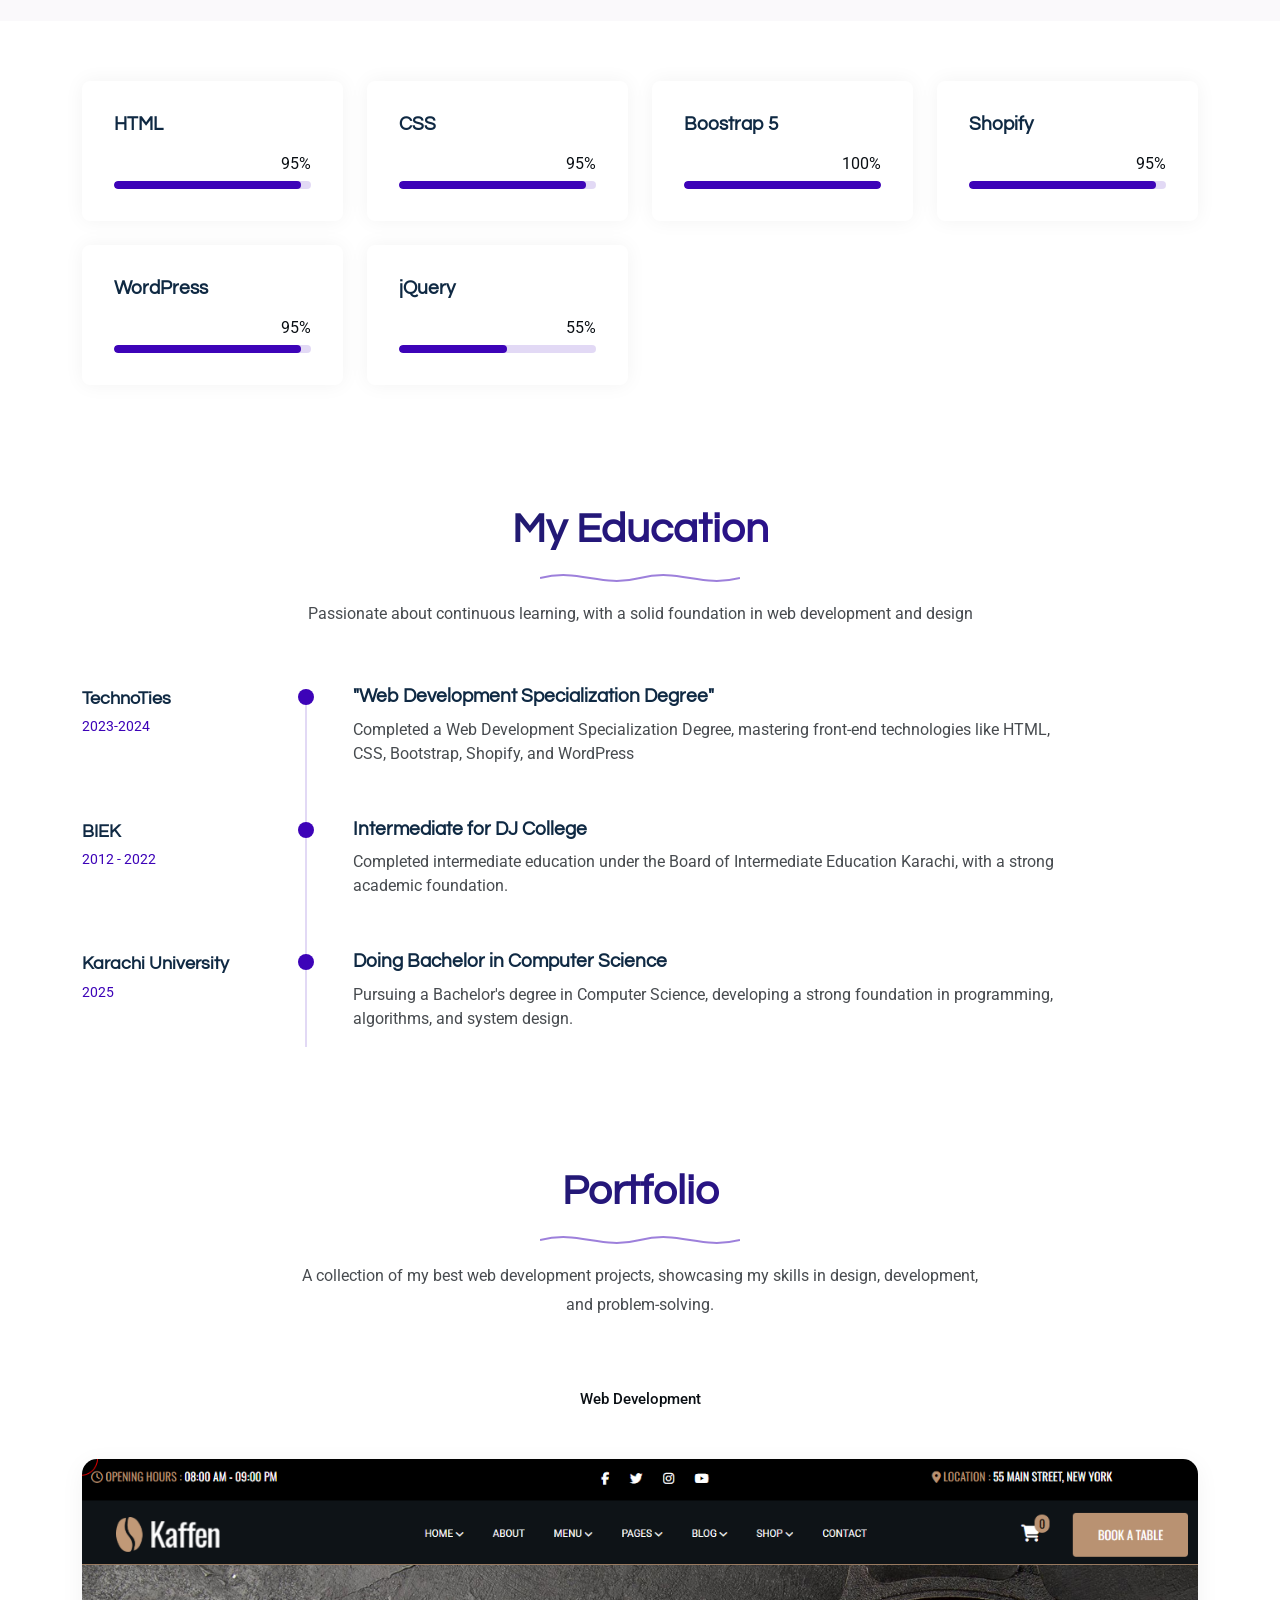
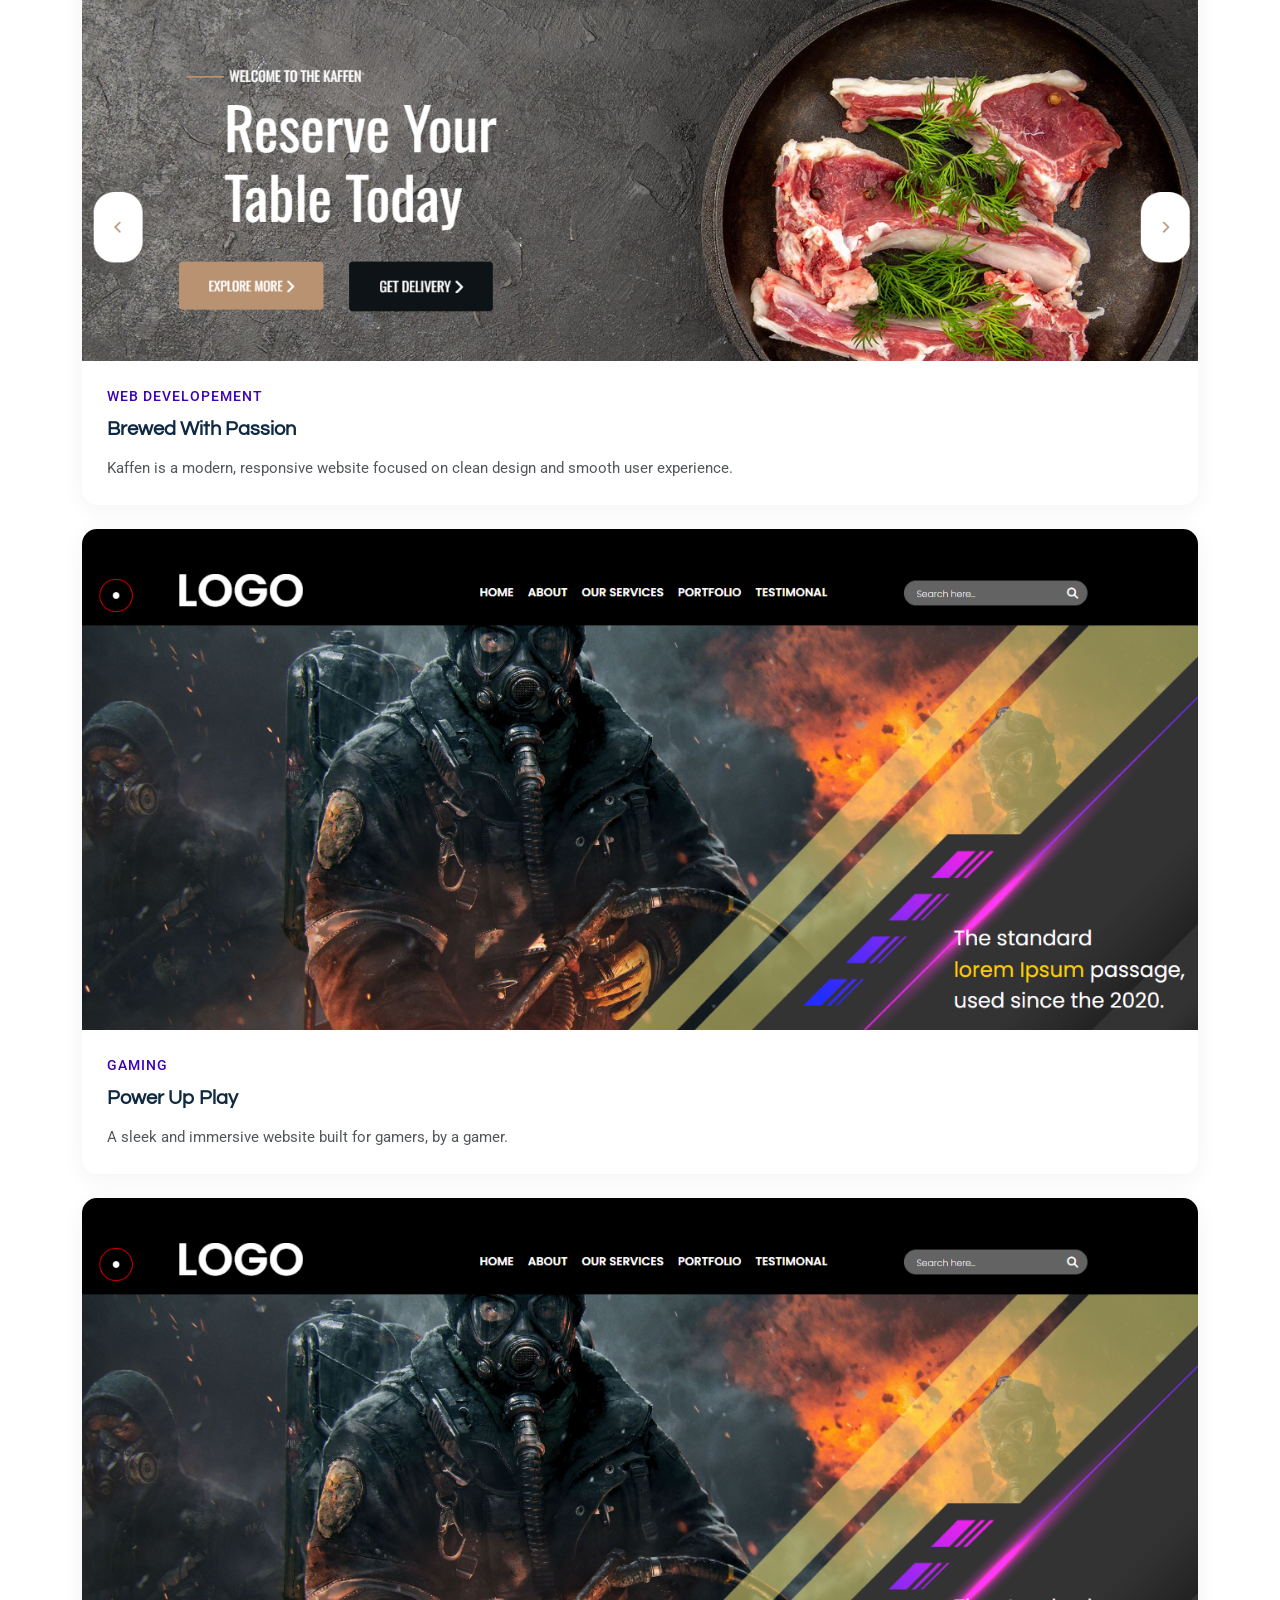
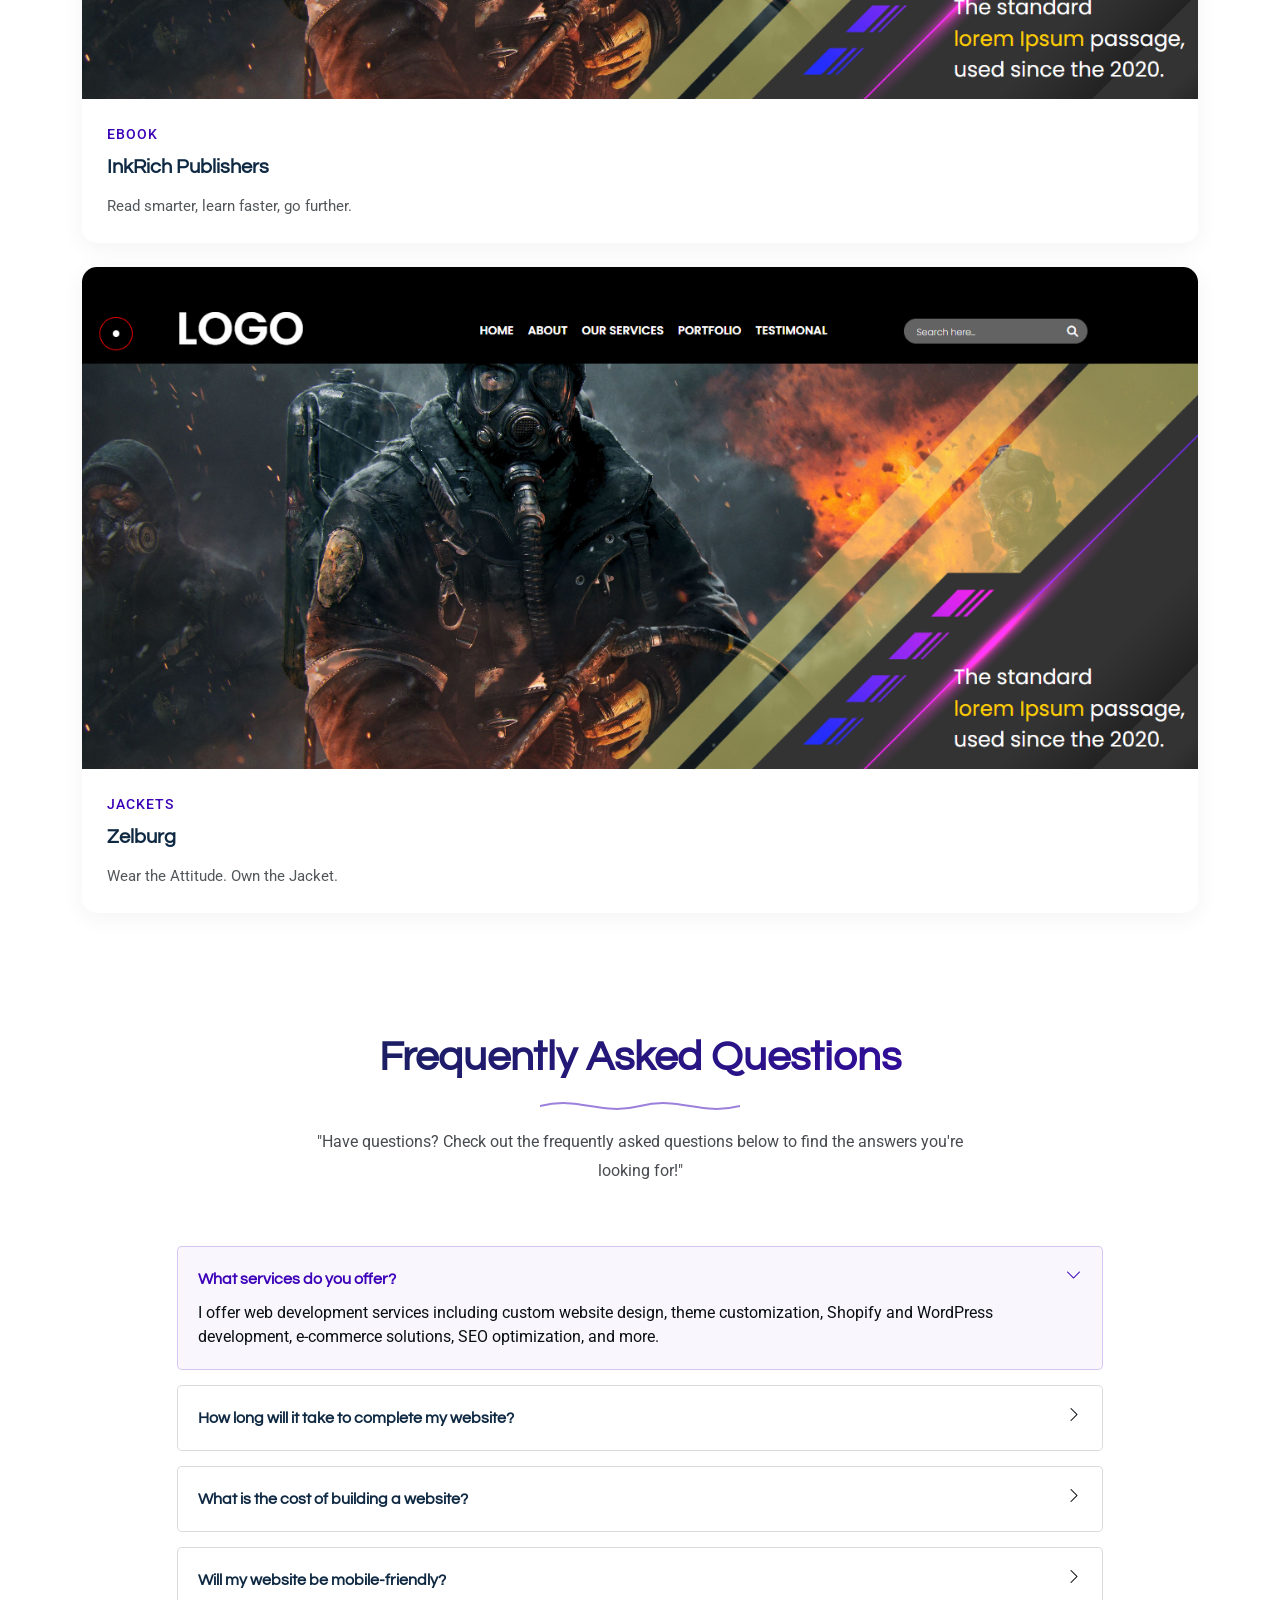
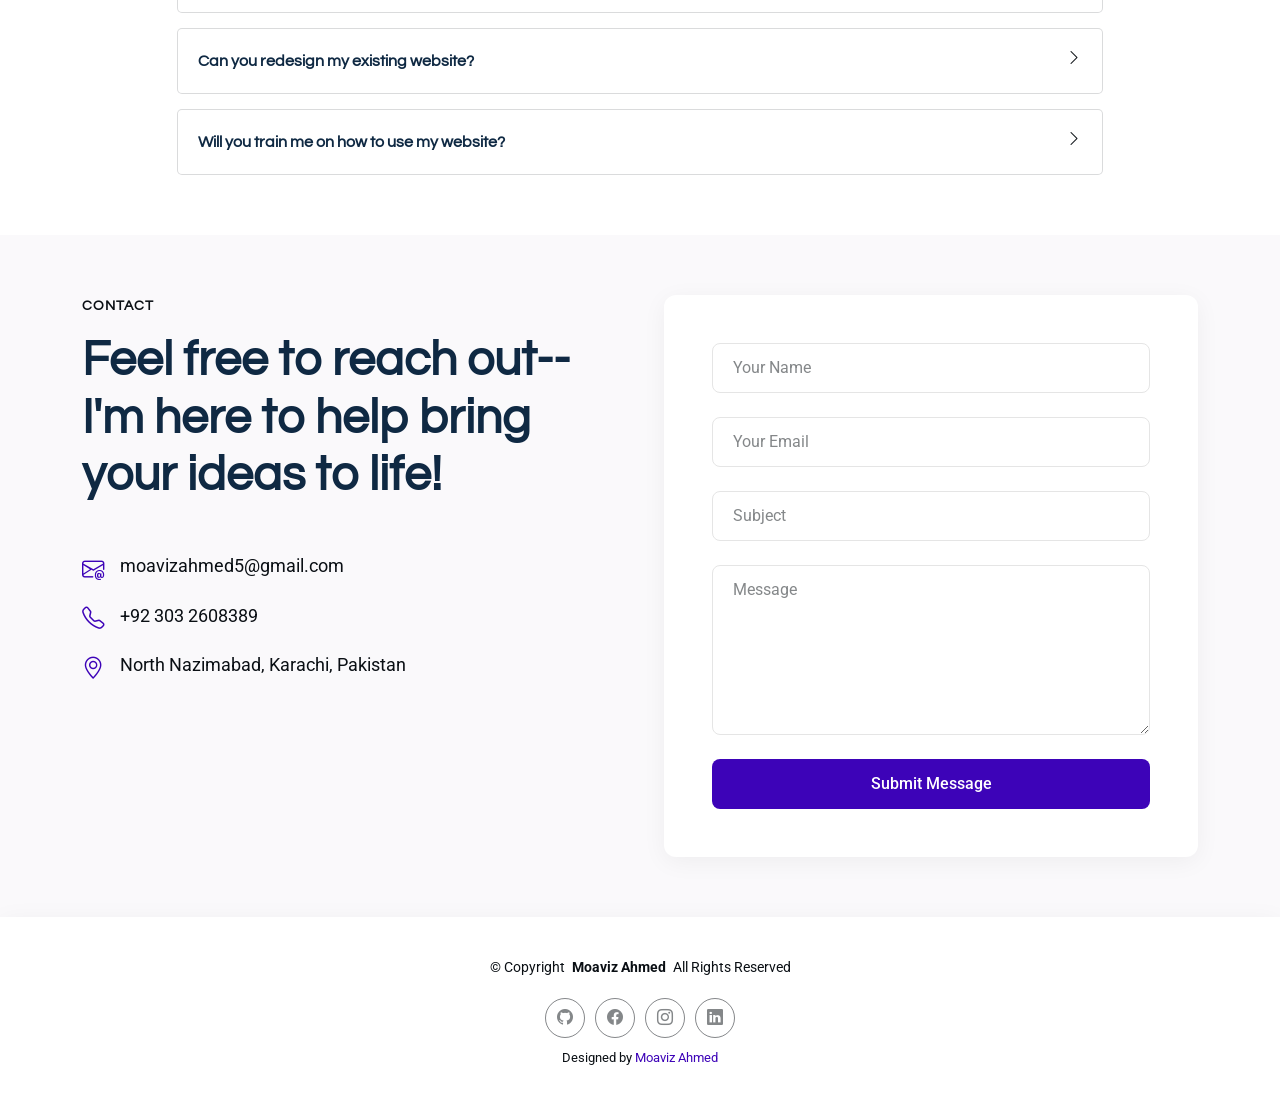
==== commit 3be796f2: "Update index.html" ====
--- a/index.html
+++ b/index.html
@@ -465,81 +465,44 @@
               </div>
             </div><!-- End Portfolio Item -->
 
-            <div class="col-lg-6 col-md-6 portfolio-item isotope-item filter-motion">
-              <div class="portfolio-card">
-                <div class="portfolio-image">
-                  <img src="assets/img/portfolio/branding-1.jpg" class="img-fluid" alt="" loading="lazy">
-                  <div class="portfolio-overlay">
-                    <div class="portfolio-actions">
-                      <a href="assets/img/portfolio/branding-1.jpg" class="glightbox preview-link" data-gallery="portfolio-gallery-motion"><i class="bi bi-eye"></i></a>
-                      <a href="portfolio-details.html" class="details-link"><i class="bi bi-arrow-right"></i></a>
-                    </div>
-                  </div>
-                </div>
-                <div class="portfolio-content">
-                  <span class="category">Motion</span>
-                  <h3>Product Animation Reel</h3>
-                  <p>Donec ullamcorper nulla non metus auctor fringilla dapibus.</p>
-                </div>
-              </div>
-            </div><!-- End Portfolio Item -->
-
-            <div class="col-lg-6 col-md-6 portfolio-item isotope-item filter-brand">
-              <div class="portfolio-card">
-                <div class="portfolio-image">
-                  <img src="assets/img/portfolio/books-1.jpg" class="img-fluid" alt="" loading="lazy">
-                  <div class="portfolio-overlay">
-                    <div class="portfolio-actions">
-                      <a href="assets/img/portfolio/books-1.jpg" class="glightbox preview-link" data-gallery="portfolio-gallery-brand"><i class="bi bi-eye"></i></a>
-                      <a href="portfolio-details.html" class="details-link"><i class="bi bi-arrow-right"></i></a>
-                    </div>
-                  </div>
-                </div>
-                <div class="portfolio-content">
-                  <span class="category">Branding</span>
-                  <h3>Luxury Brand Package</h3>
-                  <p>Aenean lacinia bibendum nulla sed consectetur elit.</p>
-                </div>
-              </div>
-            </div><!-- End Portfolio Item -->
-
-            <div class="col-lg-6 col-md-6 portfolio-item isotope-item filter-web">
-              <div class="portfolio-card">
-                <div class="portfolio-image">
-                  <img src="assets/img/portfolio/app-2.jpg" class="img-fluid" alt="" loading="lazy">
-                  <div class="portfolio-overlay">
-                    <div class="portfolio-actions">
-                      <a href="assets/img/portfolio/app-2.jpg" class="glightbox preview-link" data-gallery="portfolio-gallery-web"><i class="bi bi-eye"></i></a>
-                      <a href="portfolio-details.html" class="details-link"><i class="bi bi-arrow-right"></i></a>
-                    </div>
-                  </div>
-                </div>
-                <div class="portfolio-content">
-                  <span class="category">Web Design</span>
-                  <h3>E-commerce Platform</h3>
-                  <p>Nullam id dolor id nibh ultricies vehicula ut id elit.</p>
-                </div>
-              </div>
-            </div><!-- End Portfolio Item -->
-
-            <div class="col-lg-6 col-md-6 portfolio-item isotope-item filter-graphics">
-              <div class="portfolio-card">
-                <div class="portfolio-image">
-                  <img src="assets/img/portfolio/product-2.jpg" class="img-fluid" alt="" loading="lazy">
-                  <div class="portfolio-overlay">
-                    <div class="portfolio-actions">
-                      <a href="assets/img/portfolio/product-2.jpg" class="glightbox preview-link" data-gallery="portfolio-gallery-graphics"><i class="bi bi-eye"></i></a>
-                      <a href="portfolio-details.html" class="details-link"><i class="bi bi-arrow-right"></i></a>
-                    </div>
-                  </div>
-                </div>
-                <div class="portfolio-content">
-                  <span class="category">Graphics</span>
-                  <h3>Digital Art Collection</h3>
-                  <p>Cras mattis consectetur purus sit amet fermentum.</p>
-                </div>
-              </div>
-            </div><!-- End Portfolio Item -->
+
+           <div class="col-lg-12 col-md-12 portfolio-item isotope-item filter-graphics">
+  <div class="portfolio-card">
+    <div class="portfolio-image">
+      <img src="assets/img/portfolio/gaming.png" class="img-fluid" alt="" loading="lazy">
+      <div class="portfolio-overlay">
+        <div class="portfolio-actions">
+          <a href="assets/img/portfolio/gaming.png" class="glightbox preview-link" data-gallery="portfolio-gallery-graphics"><i class="bi bi-eye"></i></a>
+          <a href="https://inkrichpublishers.com/" target="_blank" class="details-link"><i class="bi bi-arrow-right"></i></a>
+        </div>
+      </div>
+    </div>
+    <div class="portfolio-content">
+      <span class="category">Ebook</span>
+      <h3>InkRich Publishers</h3>
+      <p>Read smarter, learn faster, go further.</p>
+    </div>
+  </div>
+</div><!-- End Portfolio Item -->
+
+          <div class="col-lg-12 col-md-12 portfolio-item isotope-item filter-graphics">
+  <div class="portfolio-card">
+    <div class="portfolio-image">
+      <img src="assets/img/portfolio/gaming.png" class="img-fluid" alt="" loading="lazy">
+      <div class="portfolio-overlay">
+        <div class="portfolio-actions">
+          <a href="assets/img/portfolio/gaming.png" class="glightbox preview-link" data-gallery="portfolio-gallery-graphics"><i class="bi bi-eye"></i></a>
+          <a href="https://zulberg.com/" target="_blank" class="details-link"><i class="bi bi-arrow-right"></i></a>
+        </div>
+      </div>
+    </div>
+    <div class="portfolio-content">
+      <span class="category">Jackets</span>
+      <h3>Zelburg</h3>
+      <p>Wear the Attitude. Own the Jacket.</p>
+    </div>
+  </div>
+</div><!-- End Portfolio Item -->
 
           </div><!-- End Portfolio Container -->
 
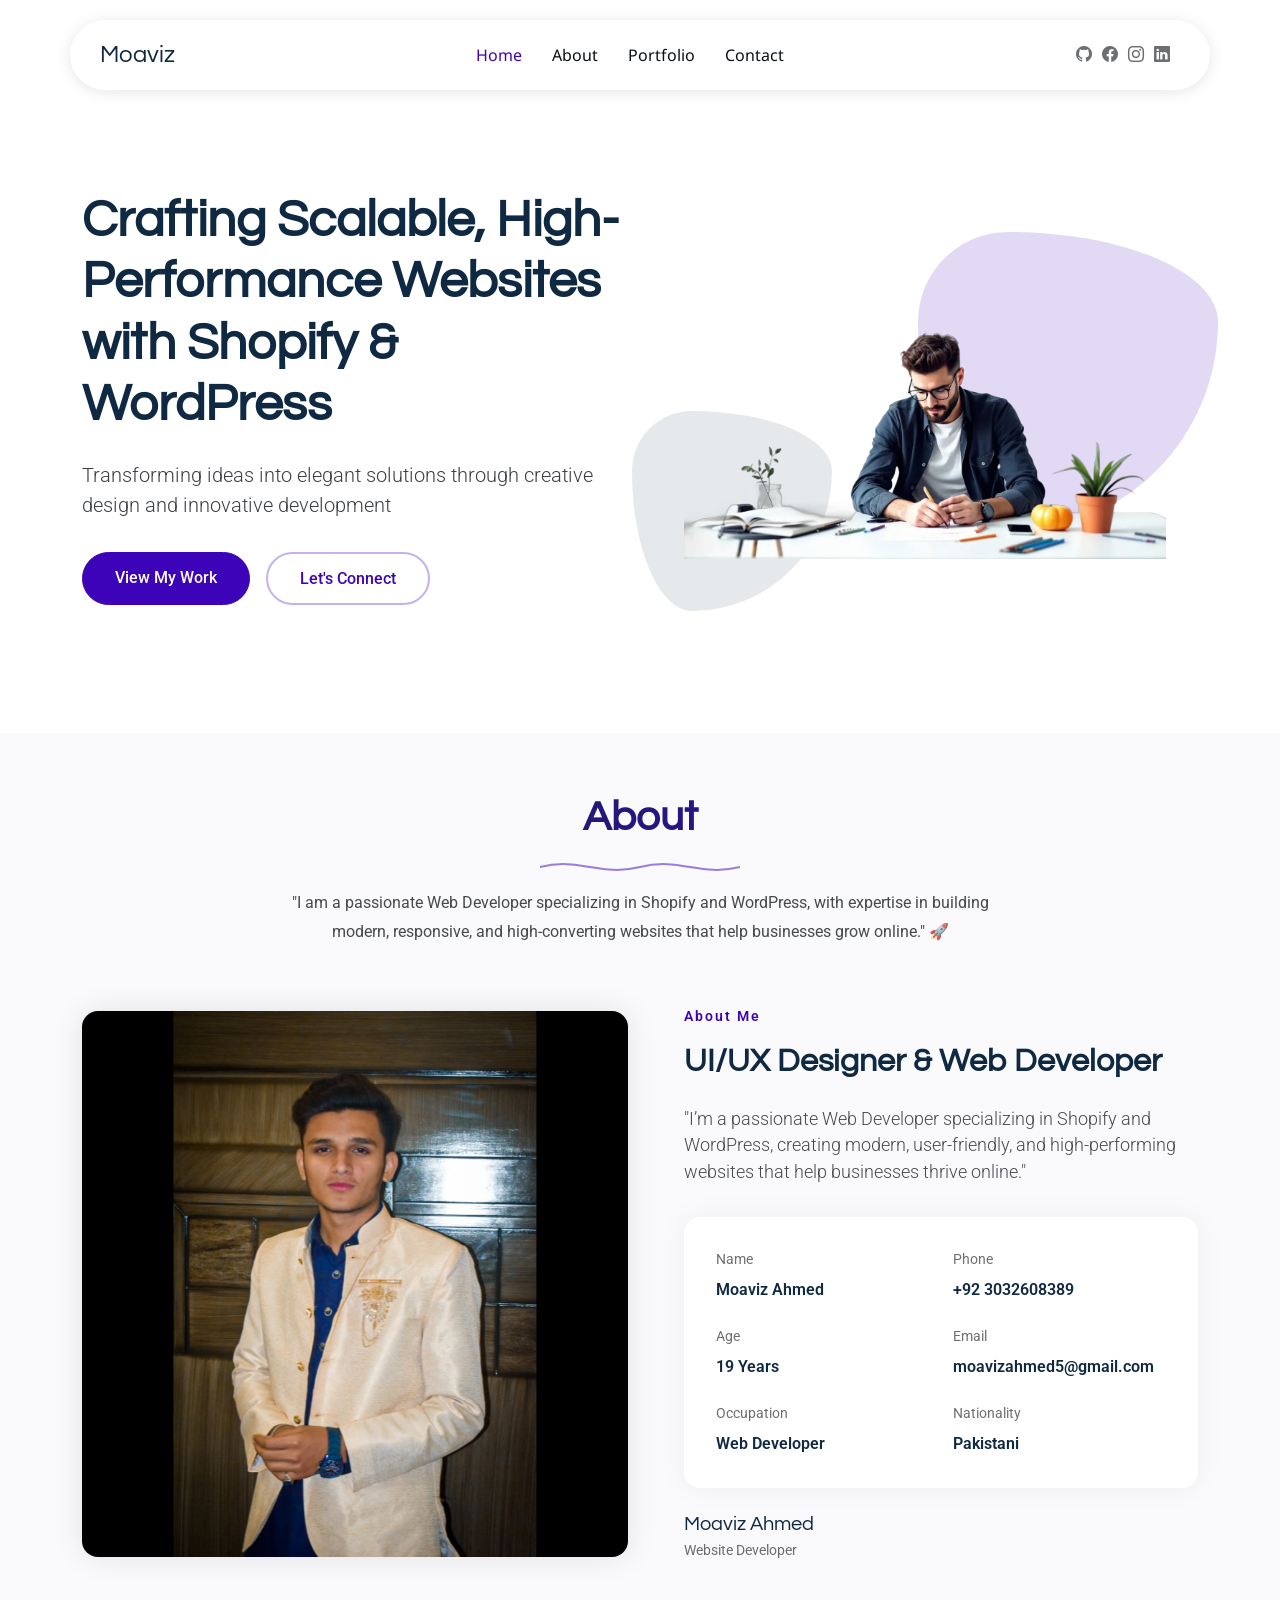
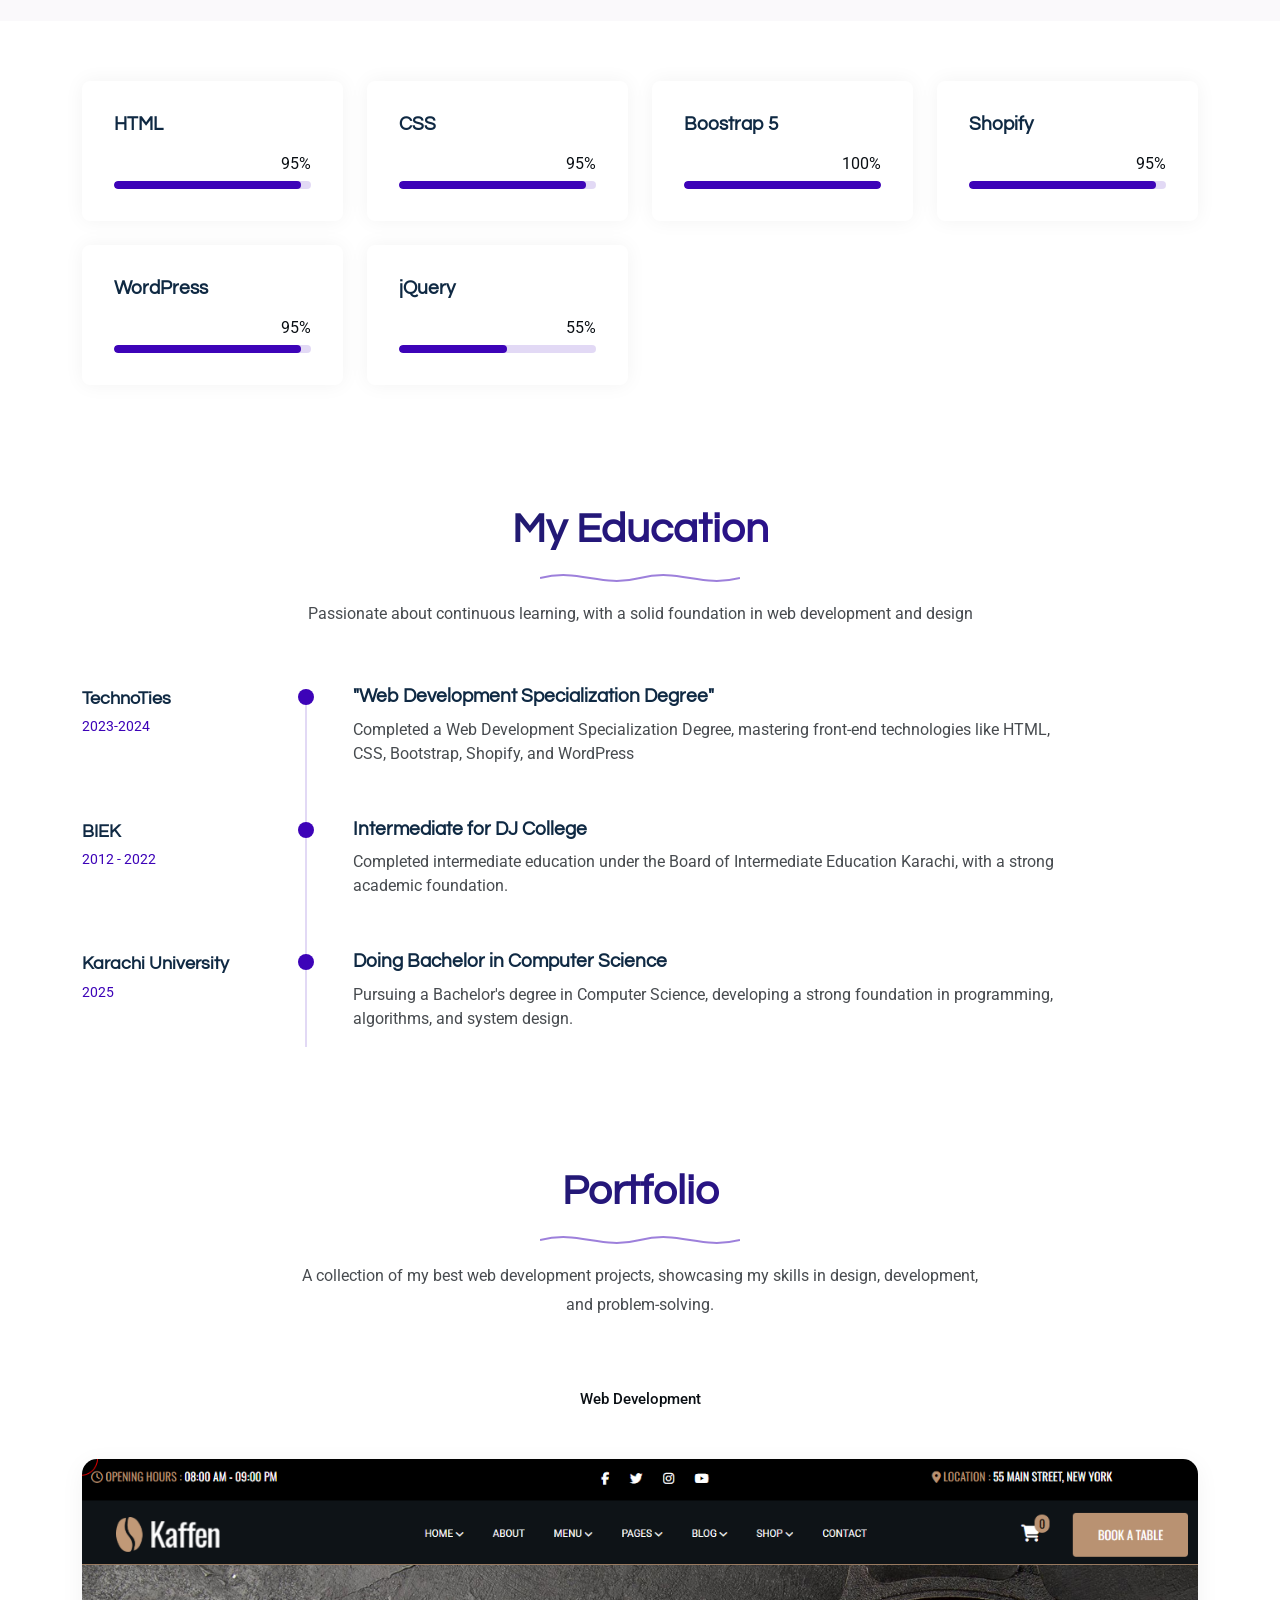
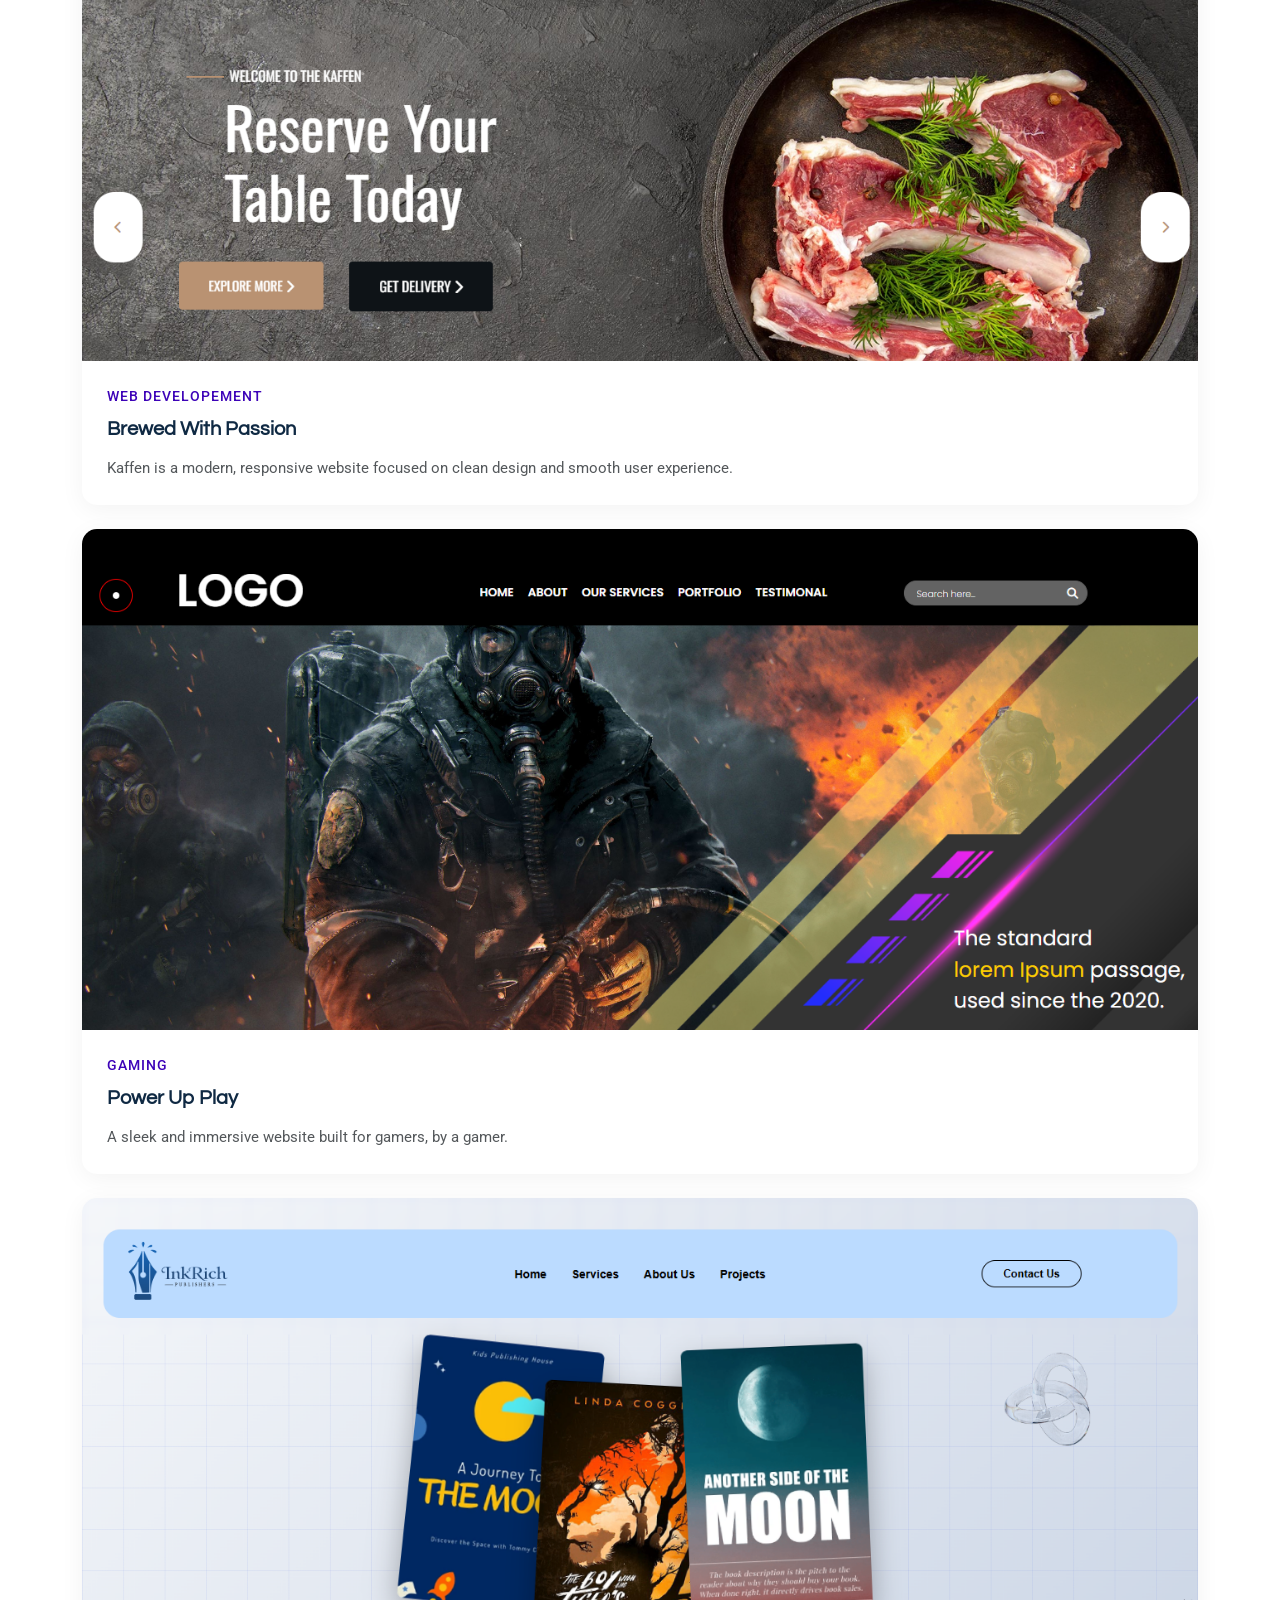
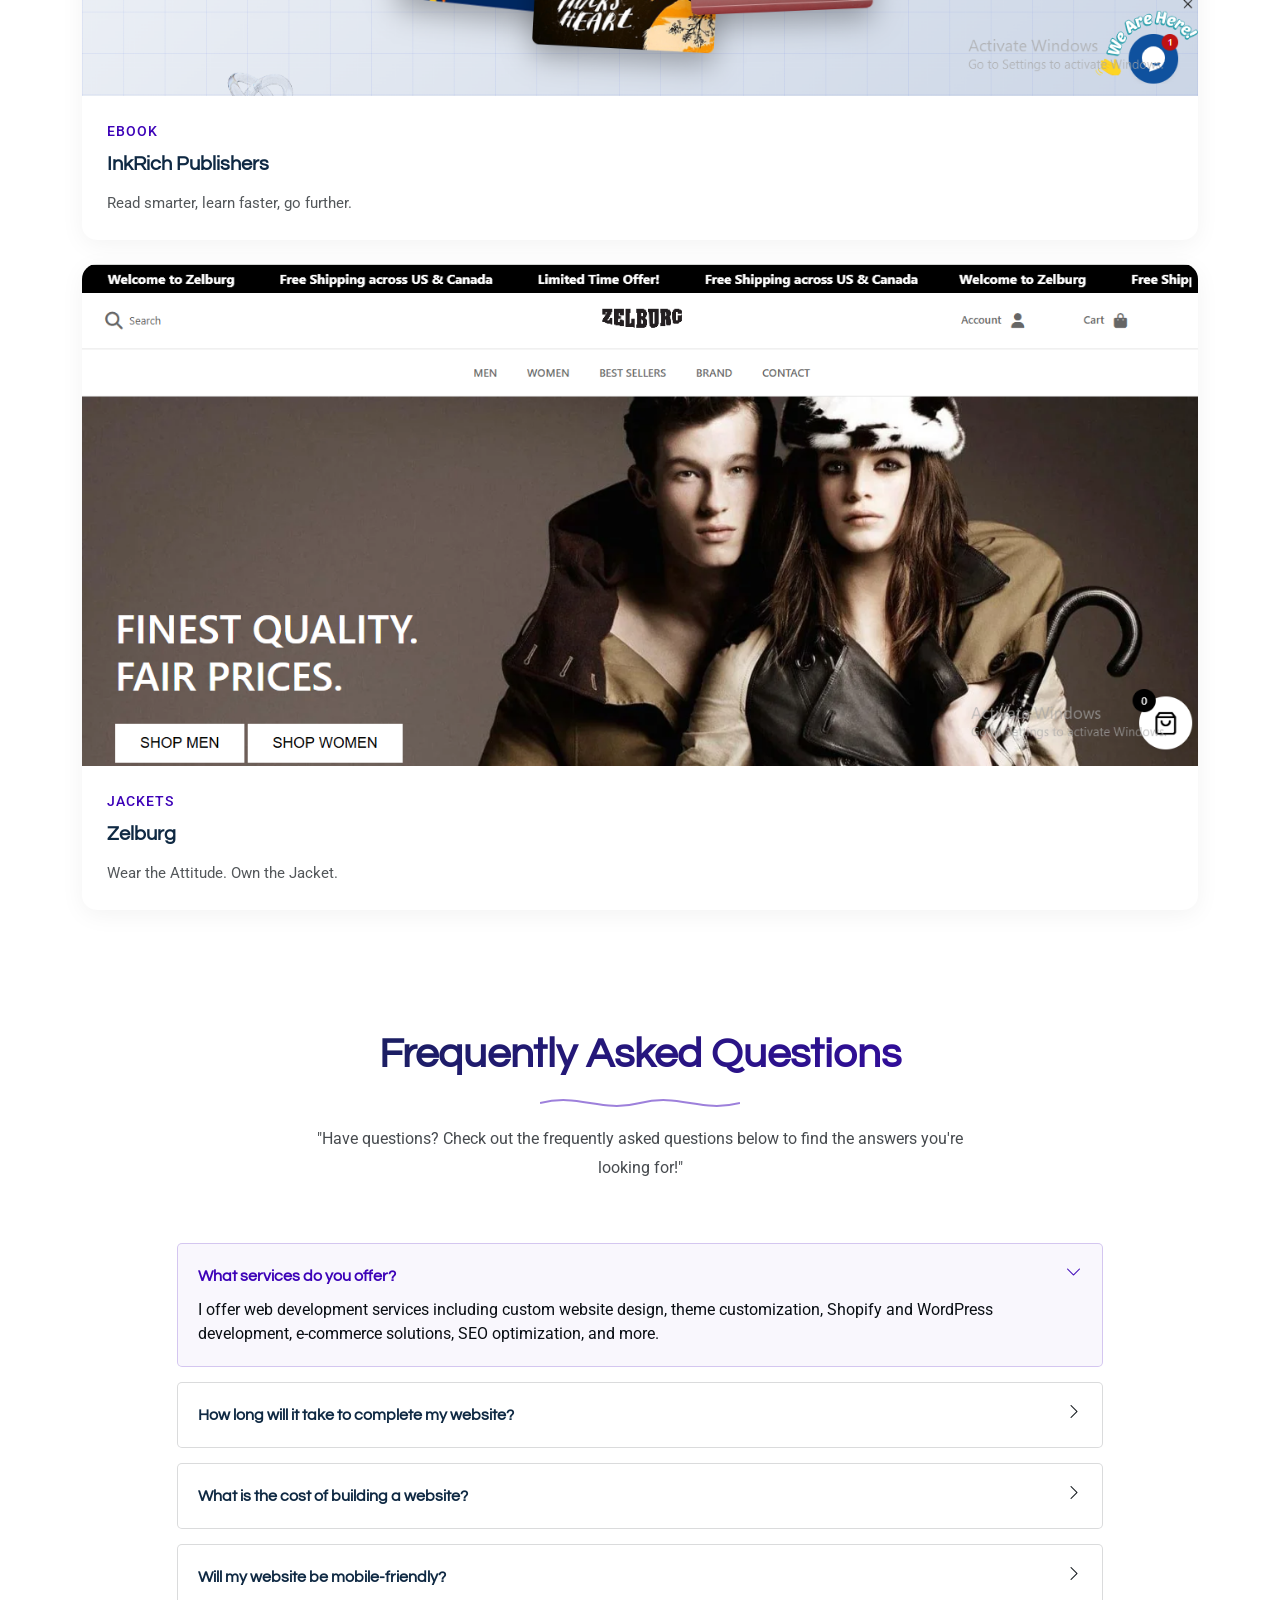
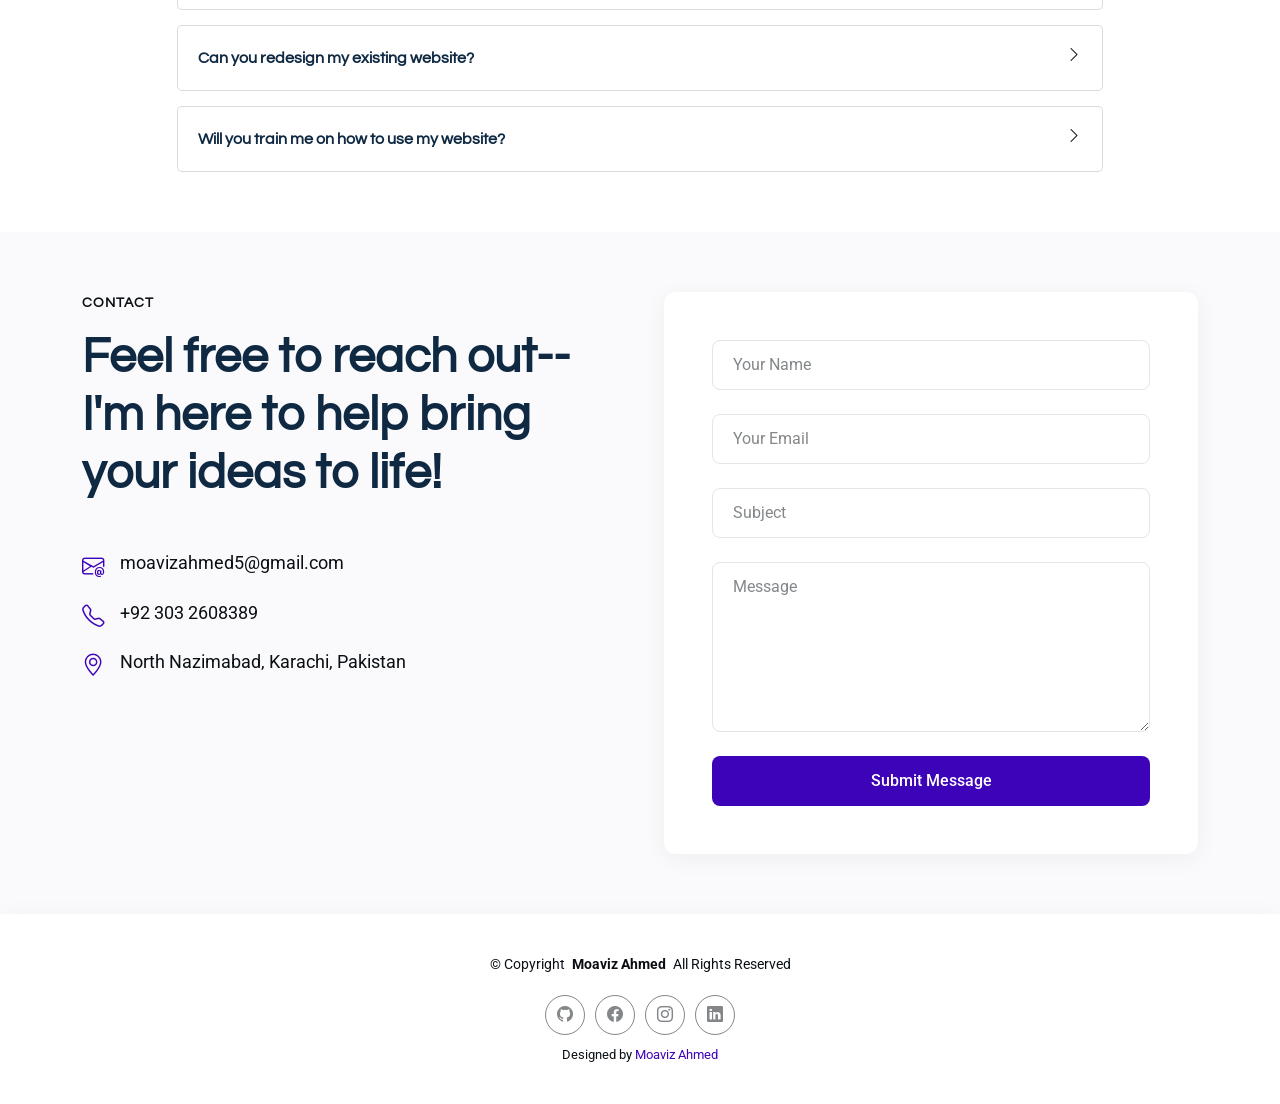
==== commit e2f999b1: "Update index.html" ====
--- a/index.html
+++ b/index.html
@@ -469,10 +469,10 @@
            <div class="col-lg-12 col-md-12 portfolio-item isotope-item filter-graphics">
   <div class="portfolio-card">
     <div class="portfolio-image">
-      <img src="assets/img/portfolio/gaming.png" class="img-fluid" alt="" loading="lazy">
+      <img src="assets/img/portfolio/inki.png" class="img-fluid" alt="" loading="lazy">
       <div class="portfolio-overlay">
         <div class="portfolio-actions">
-          <a href="assets/img/portfolio/gaming.png" class="glightbox preview-link" data-gallery="portfolio-gallery-graphics"><i class="bi bi-eye"></i></a>
+          <a href="assets/img/portfolio/inki.png" class="glightbox preview-link" data-gallery="portfolio-gallery-graphics"><i class="bi bi-eye"></i></a>
           <a href="https://inkrichpublishers.com/" target="_blank" class="details-link"><i class="bi bi-arrow-right"></i></a>
         </div>
       </div>
@@ -488,10 +488,10 @@
           <div class="col-lg-12 col-md-12 portfolio-item isotope-item filter-graphics">
   <div class="portfolio-card">
     <div class="portfolio-image">
-      <img src="assets/img/portfolio/gaming.png" class="img-fluid" alt="" loading="lazy">
+      <img src="assets/img/portfolio/leathii.png" class="img-fluid" alt="" loading="lazy">
       <div class="portfolio-overlay">
         <div class="portfolio-actions">
-          <a href="assets/img/portfolio/gaming.png" class="glightbox preview-link" data-gallery="portfolio-gallery-graphics"><i class="bi bi-eye"></i></a>
+          <a href="assets/img/portfolio/leathii.png" class="glightbox preview-link" data-gallery="portfolio-gallery-graphics"><i class="bi bi-eye"></i></a>
           <a href="https://zulberg.com/" target="_blank" class="details-link"><i class="bi bi-arrow-right"></i></a>
         </div>
       </div>
